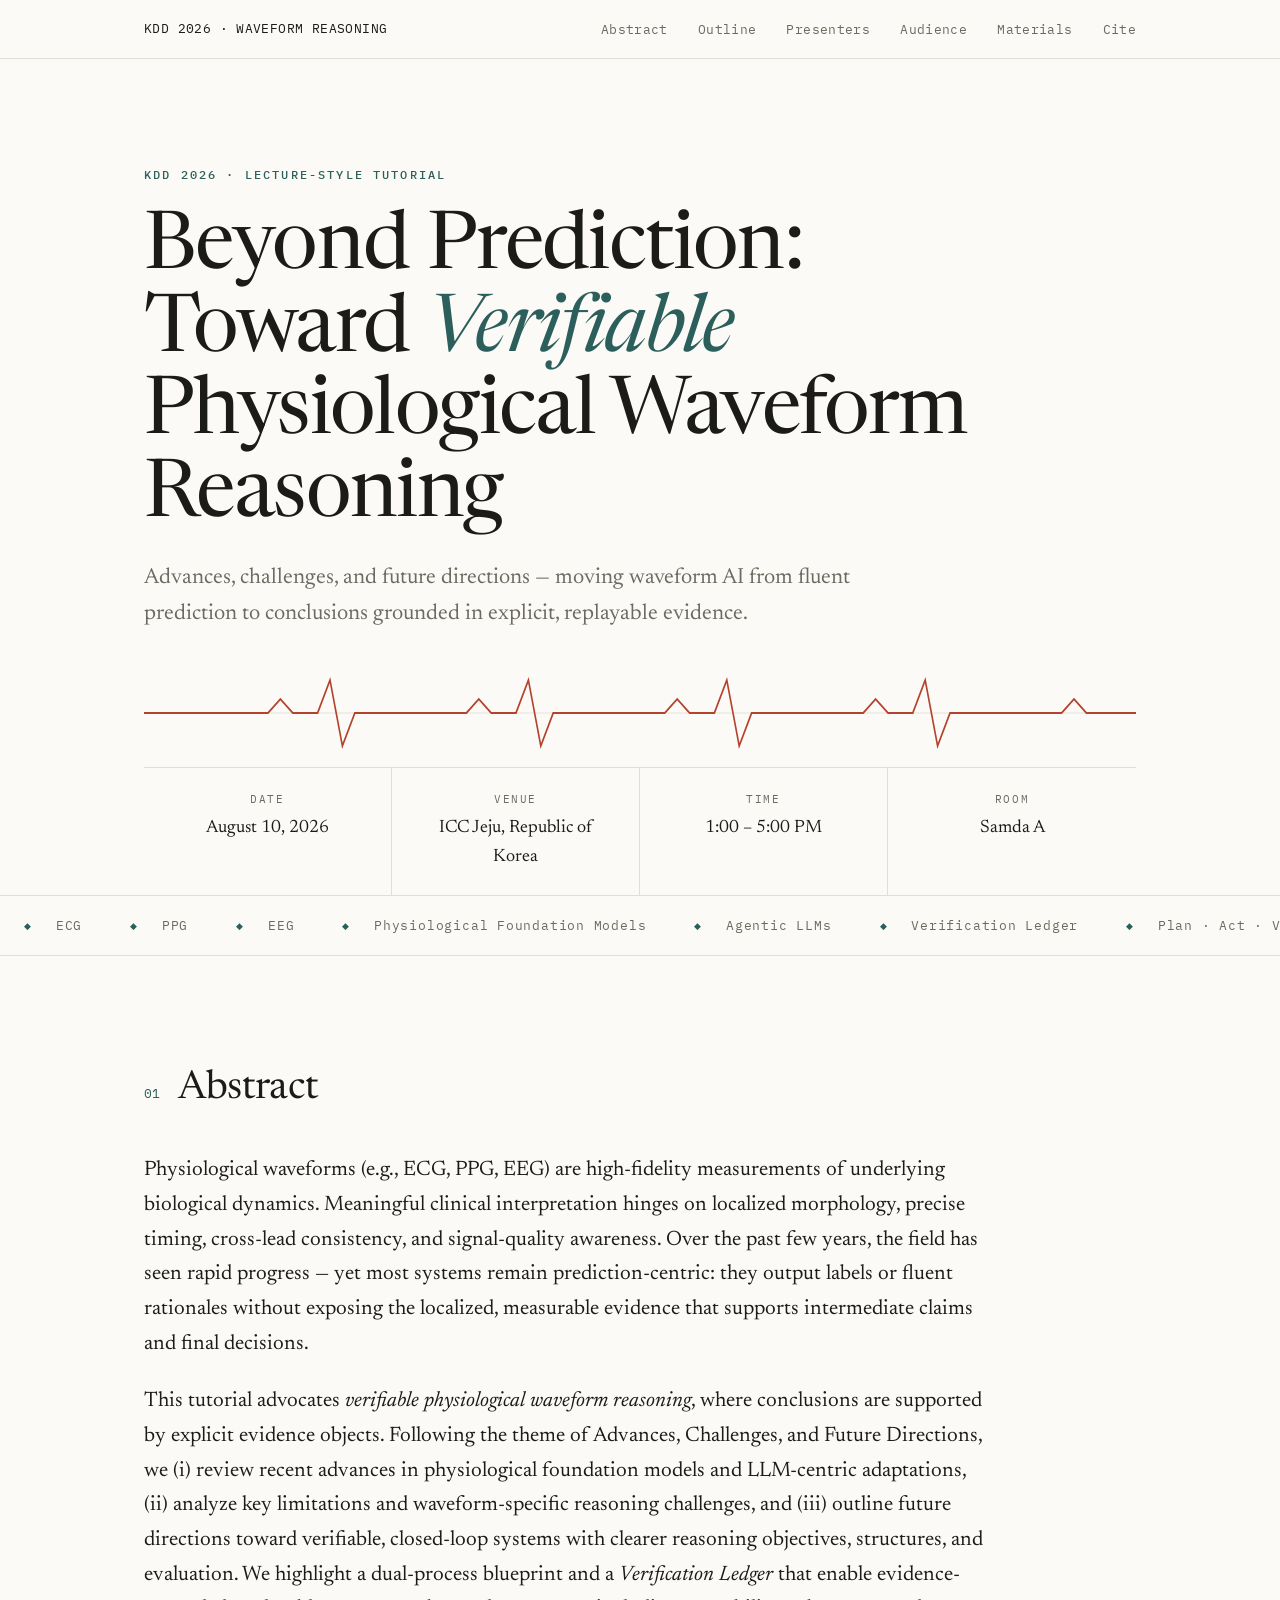
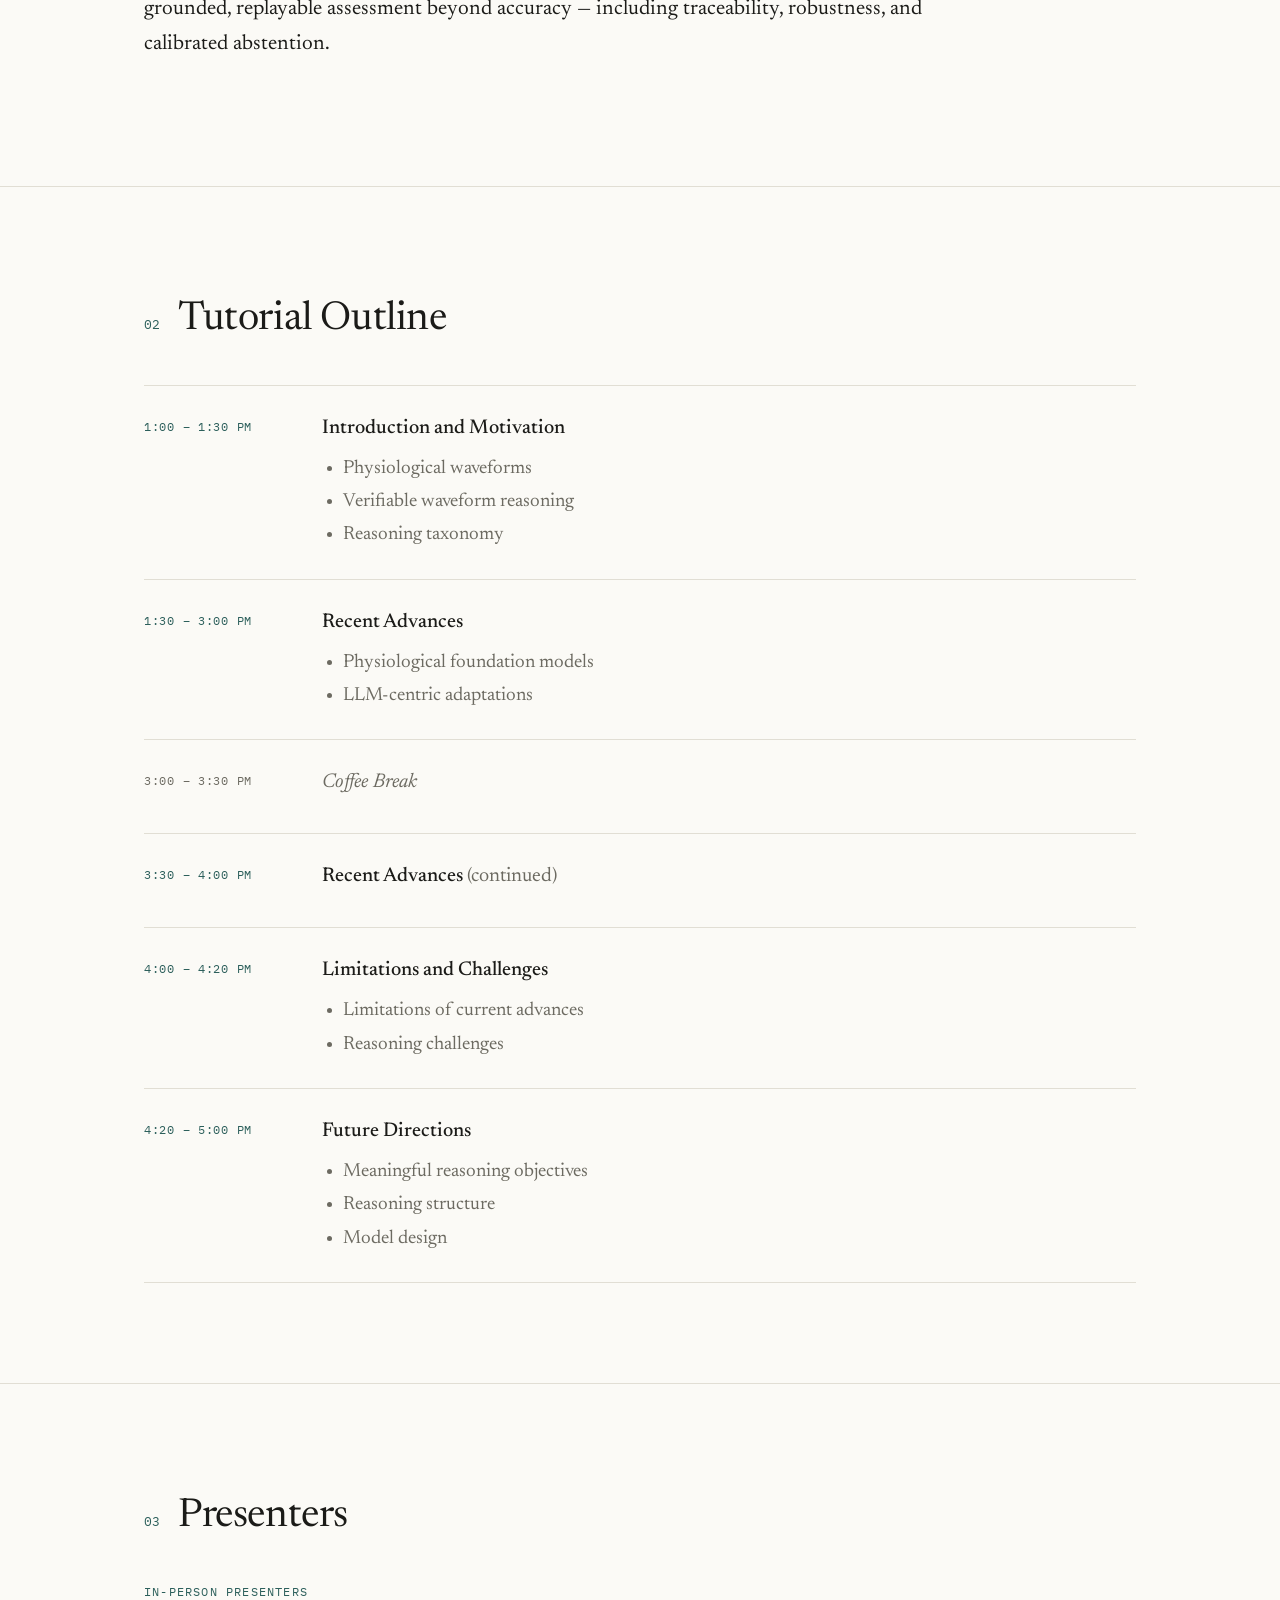
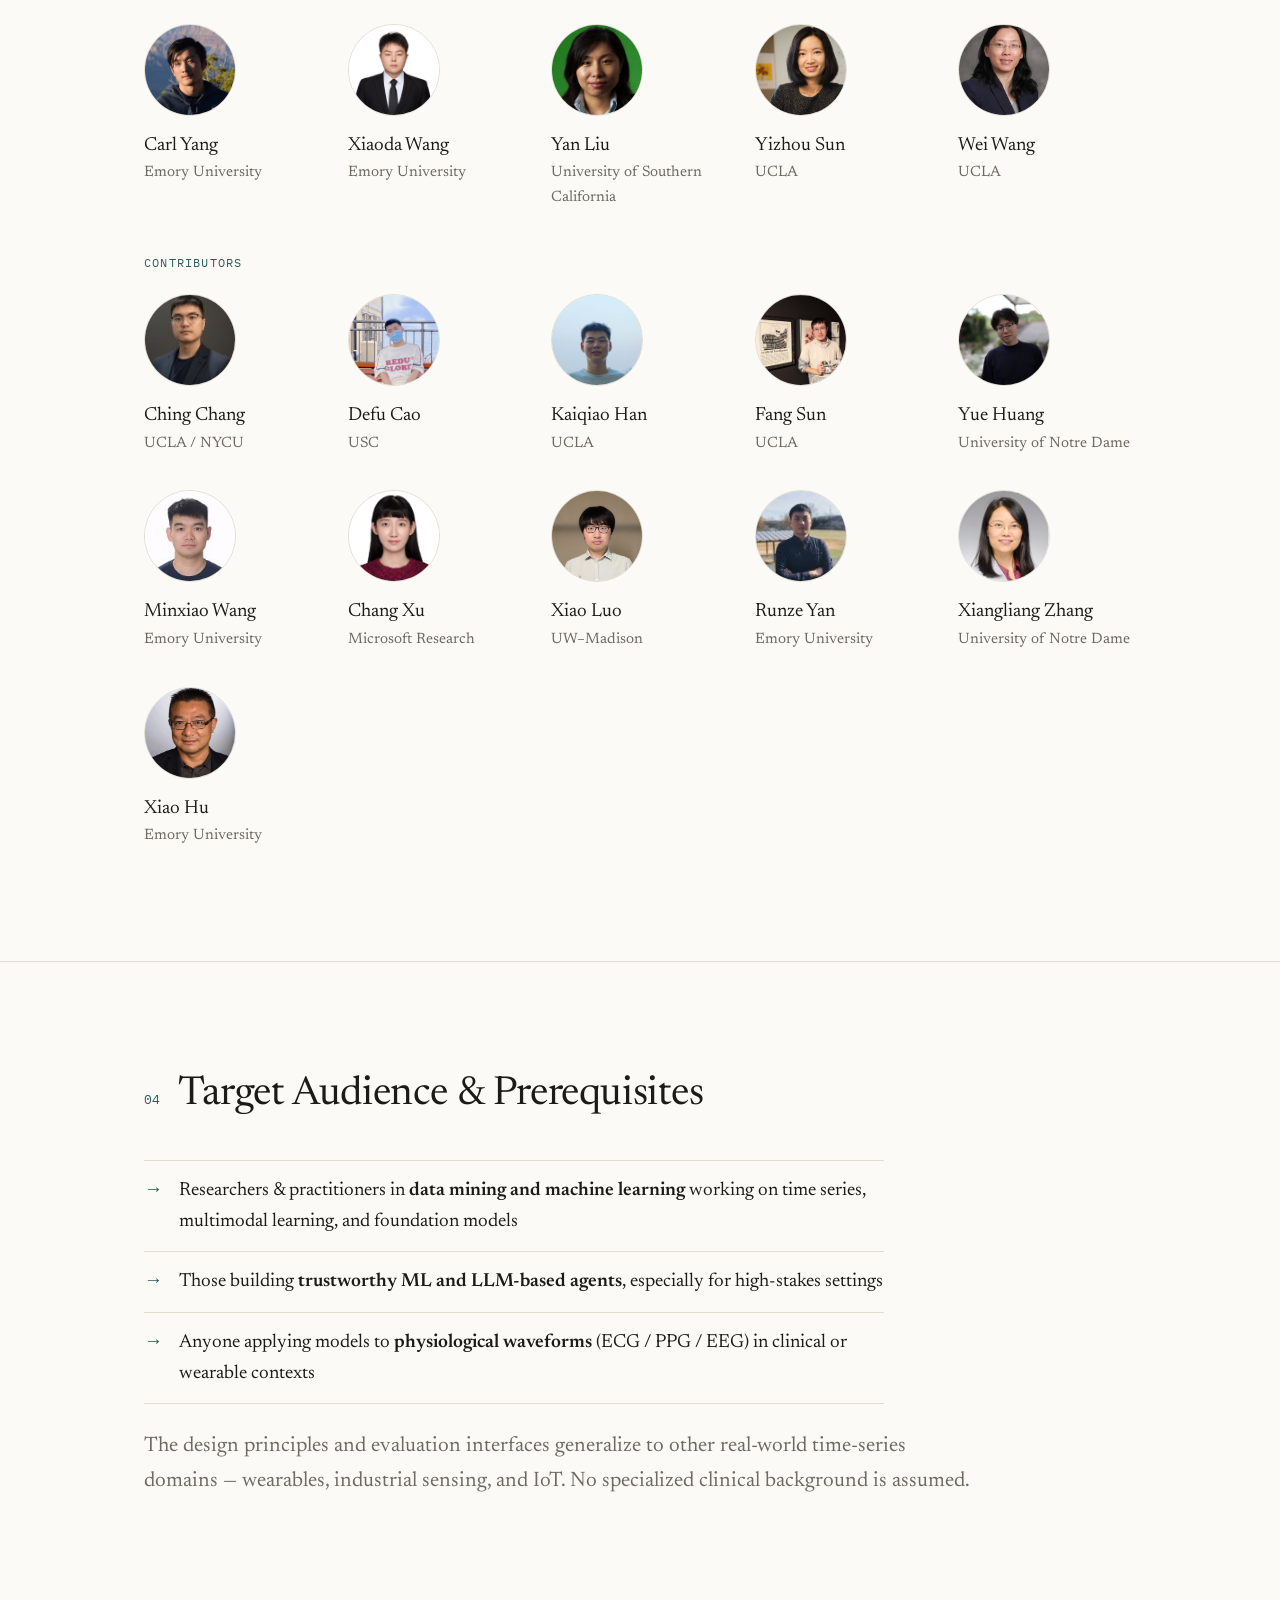
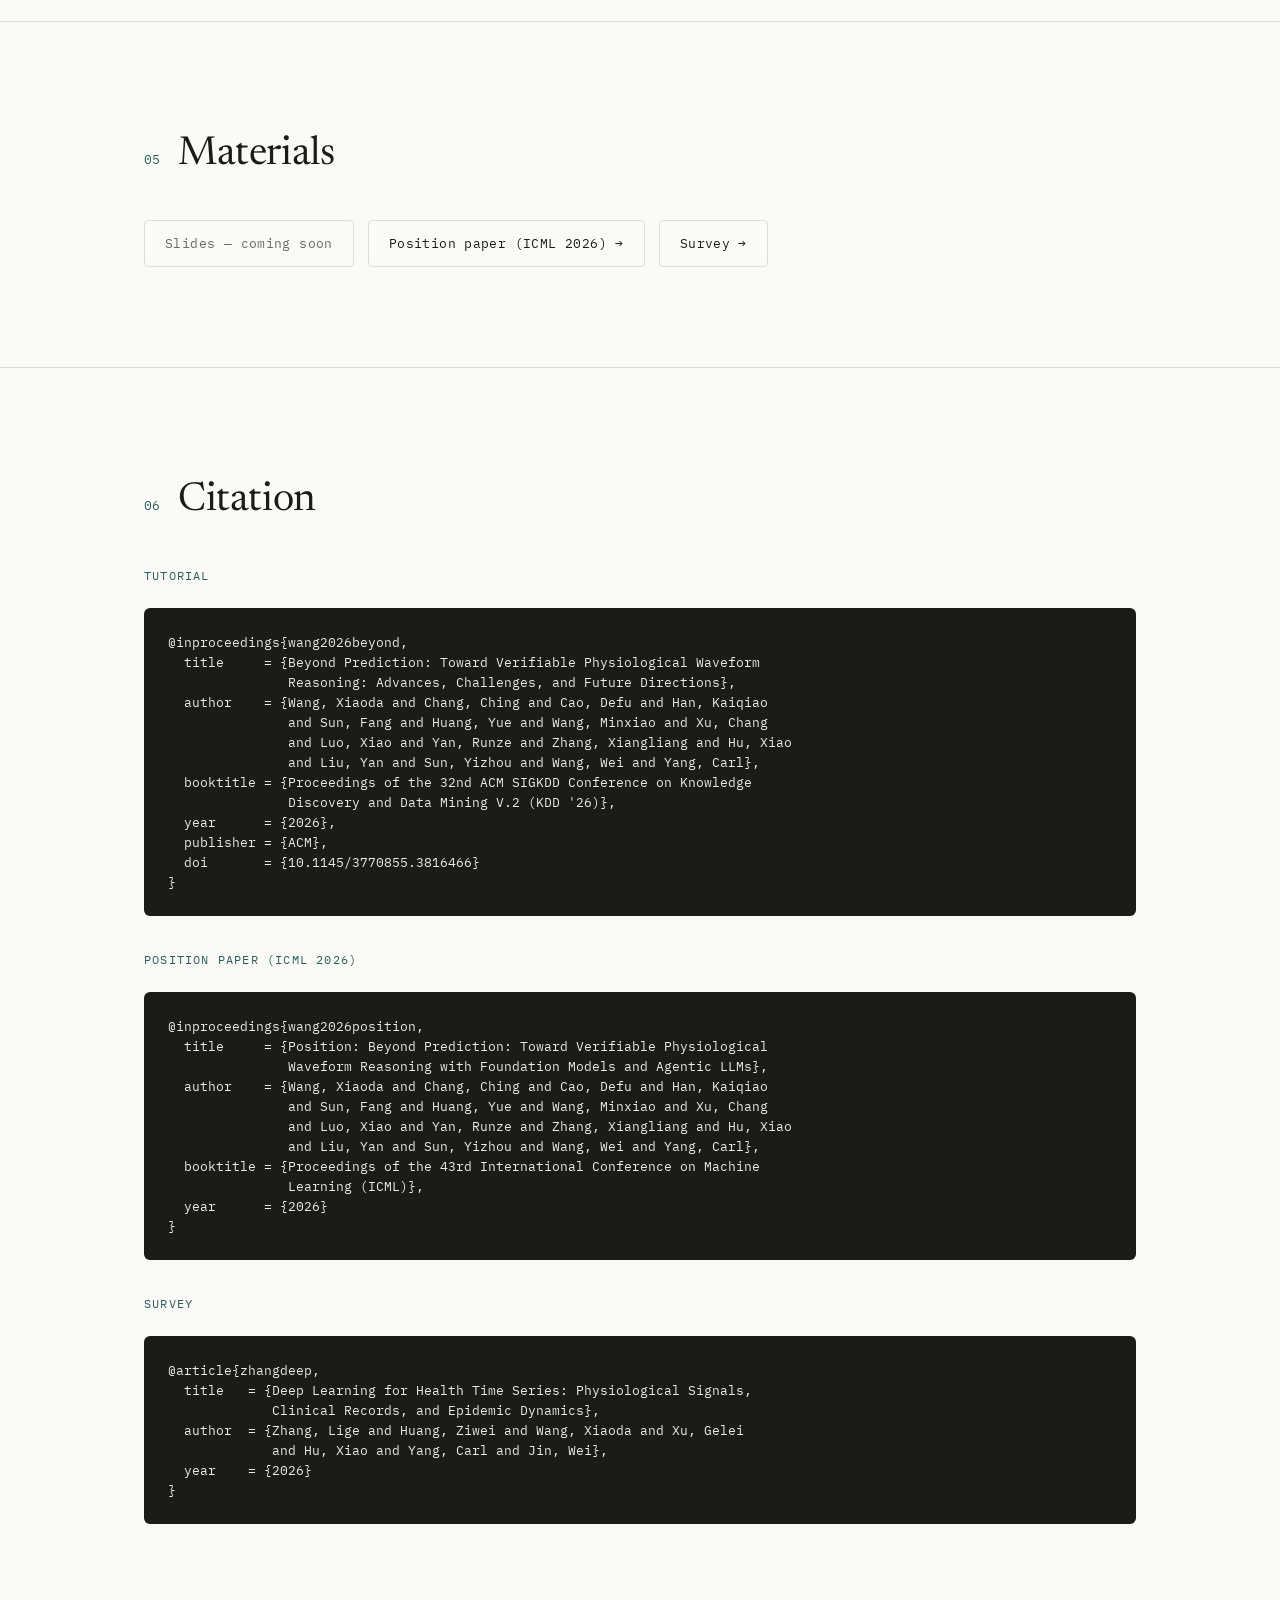
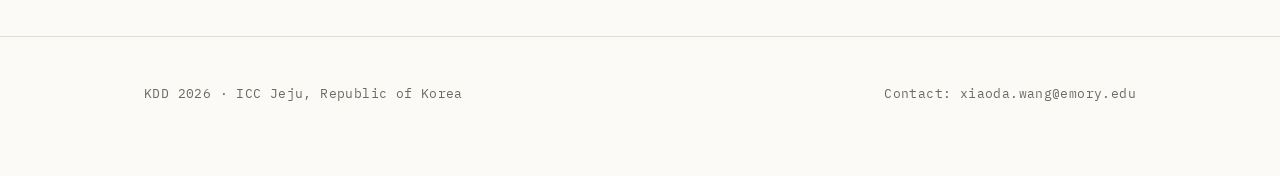
==== kdd2026_tutorial.html @ 8a0add81 "Add clock times to tutorial outline; split Recent Advances around coffee break Co-Authored-By: Claud" ====
<!DOCTYPE html>
<html lang="en">
<head>
<meta charset="UTF-8" />
<meta name="viewport" content="width=device-width, initial-scale=1.0" />
<title>Beyond Prediction — Verifiable Physiological Waveform Reasoning · KDD 2026 Tutorial</title>
<meta name="description" content="KDD 2026 lecture-style tutorial on verifiable physiological waveform reasoning with foundation models and agentic LLMs." />
<link rel="canonical" href="https://ignite-abd.github.io/kdd2026_tutorial.html" />

<!-- Open Graph / Twitter — link-share preview -->
<meta property="og:type" content="website" />
<meta property="og:title" content="Beyond Prediction: Toward Verifiable Physiological Waveform Reasoning — KDD 2026 Tutorial" />
<meta property="og:description" content="A KDD 2026 lecture-style tutorial: moving waveform AI (ECG/PPG/EEG) from fluent prediction to conclusions grounded in explicit, replayable evidence." />
<meta property="og:url" content="https://ignite-abd.github.io/kdd2026_tutorial.html" />
<meta name="twitter:card" content="summary" />
<meta name="twitter:title" content="Beyond Prediction: Verifiable Physiological Waveform Reasoning — KDD 2026 Tutorial" />
<meta name="twitter:description" content="Advances, challenges, and future directions toward verifiable, closed-loop waveform reasoning." />

<!-- Favicon: minimal ECG pulse (inline SVG, no external request) -->
<link rel="icon" href="data:image/svg+xml,%3Csvg xmlns='http://www.w3.org/2000/svg' viewBox='0 0 32 32'%3E%3Crect width='32' height='32' fill='%23FBFAF6'/%3E%3Cpath d='M2 16 H11 L13 16 L15 7 L18 25 L20 16 L23 16 L24 13 L25 16 H30' fill='none' stroke='%23B4432E' stroke-width='2' stroke-linejoin='round' stroke-linecap='round'/%3E%3C/svg%3E" />

<!-- =====================================================================
     KDD 2026 LECTURE-STYLE TUTORIAL — "Beyond Prediction"
     Single self-contained file. Presenter photos live in ./assets/img/
     (sourced from each presenter's homepage, ~400px, <40KB each).
     ===================================================================== -->

<link rel="preconnect" href="https://fonts.googleapis.com" />
<link rel="preconnect" href="https://fonts.gstatic.com" crossorigin />
<link href="https://fonts.googleapis.com/css2?family=Newsreader:ital,opsz,wght@0,6..72,300;0,6..72,400;0,6..72,500;0,6..72,600;1,6..72,400;1,6..72,500&family=IBM+Plex+Mono:wght@400;500&display=swap" rel="stylesheet" />

<style>
  :root{
    --paper:#FBFAF6; --paper-2:#F3F1EA; --ink:#1B1B18; --muted:#6C6A61;
    --hair:#E1DED4; --accent:#2C5F5B; --pulse:#B4432E;
    --serif:"Newsreader",Georgia,"Times New Roman",serif;
    --mono:"IBM Plex Mono",ui-monospace,Menlo,monospace;
    --maxw:1120px; --pad:clamp(20px,5vw,64px);
  }
  *{box-sizing:border-box;}
  html{scroll-behavior:smooth;}
  @media (prefers-reduced-motion:reduce){html{scroll-behavior:auto;}}
  body{margin:0;background:var(--paper);color:var(--ink);font-family:var(--serif);
    font-size:19px;line-height:1.65;-webkit-font-smoothing:antialiased;text-rendering:optimizeLegibility;}
  .wrap{max-width:var(--maxw);margin:0 auto;padding-inline:var(--pad);}
  a{color:var(--ink);text-decoration-color:var(--hair);text-underline-offset:3px;}
  a:hover{text-decoration-color:var(--accent);}
  a:focus-visible,button:focus-visible{outline:2px solid var(--accent);outline-offset:3px;}
  .eyebrow{font-family:var(--mono);font-size:12px;letter-spacing:.18em;text-transform:uppercase;color:var(--accent);font-weight:500;}

  /* nav */
  nav.topbar{position:sticky;top:0;z-index:50;background:color-mix(in srgb,var(--paper) 88%,transparent);backdrop-filter:blur(8px);border-bottom:1px solid var(--hair);}
  nav.topbar .wrap{display:flex;align-items:center;justify-content:space-between;height:58px;}
  nav.topbar .brand{font-family:var(--mono);font-size:13px;letter-spacing:.03em;}
  nav.topbar .links{display:flex;gap:clamp(14px,2.4vw,30px);}
  nav.topbar .links a{font-family:var(--mono);font-size:12.5px;color:var(--muted);letter-spacing:.03em;text-decoration:none;}
  nav.topbar .links a:hover{color:var(--ink);}
  @media (max-width:720px){nav.topbar .links{display:none;}}

  /* hero */
  header.hero{padding-top:clamp(52px,9vw,100px);}
  header.hero h1{font-weight:400;font-size:clamp(36px,6.6vw,80px);line-height:1.03;letter-spacing:-.02em;margin:18px 0 0;max-width:18ch;}
  header.hero h1 em{font-style:italic;color:var(--accent);}
  header.hero .sub{margin-top:22px;max-width:64ch;font-size:clamp(18px,2.2vw,22px);color:var(--muted);}
  .wave{margin:38px 0 6px;width:100%;height:84px;display:block;}
  .wave path{fill:none;stroke:var(--pulse);stroke-width:2;}
  .wave .trace{stroke-dasharray:2600;stroke-dashoffset:2600;animation:draw 3.6s ease-out forwards;}
  .wave .grid{stroke:var(--hair);stroke-width:1;}
  @keyframes draw{to{stroke-dashoffset:0;}}
  @media (prefers-reduced-motion:reduce){.wave .trace{animation:none;stroke-dashoffset:0;}}

  .meta{display:flex;flex-wrap:wrap;border-top:1px solid var(--hair);margin-top:12px;}
  .meta .cell{flex:1 1 150px;padding:22px 28px;text-align:center;border-right:1px solid var(--hair);}
  .meta .cell:last-child{border-right:none;}
  .meta .k{font-family:var(--mono);font-size:11px;letter-spacing:.14em;text-transform:uppercase;color:var(--muted);}
  .meta .v{margin-top:6px;font-size:18px;}
  @media (max-width:720px){.meta .cell{flex-basis:100%;border-right:none;border-bottom:1px solid var(--hair);}}

  .ticker{border-top:1px solid var(--hair);border-bottom:1px solid var(--hair);overflow:hidden;white-space:nowrap;padding:14px 0;}
  .ticker .run{display:inline-block;font-family:var(--mono);font-size:13px;letter-spacing:.06em;color:var(--muted);animation:slide 30s linear infinite;}
  .ticker .run span{padding:0 24px;}
  .ticker .run span::before{content:"\25C6";color:var(--accent);padding-right:24px;font-size:9px;vertical-align:middle;}
  @keyframes slide{from{transform:translateX(0);}to{transform:translateX(-50%);}}
  @media (prefers-reduced-motion:reduce){.ticker .run{animation:none;}}

  section{padding:clamp(56px,8vw,100px) 0;border-bottom:1px solid var(--hair);}
  .sec-head{display:flex;align-items:baseline;gap:18px;margin-bottom:32px;}
  .sec-head .num{font-family:var(--mono);font-size:13px;color:var(--accent);}
  .sec-head h2{font-weight:400;font-size:clamp(26px,4vw,40px);letter-spacing:-.01em;margin:0;}
  .lede{max-width:70ch;font-size:clamp(18px,2vw,21px);}
  .lede p{margin:0 0 1.1em;}

  /* outline */
  .outline{display:grid;}
  .part{display:grid;grid-template-columns:150px 1fr;gap:28px;padding:26px 0;border-top:1px solid var(--hair);}
  .part:last-child{border-bottom:1px solid var(--hair);}
  .part .lbl{font-family:var(--mono);font-size:12px;letter-spacing:.06em;color:var(--accent);padding-top:5px;}
  .part.brk .lbl{color:var(--muted);}
  .part h3{font-weight:500;font-size:20px;margin:0 0 8px;}
  .part ul{margin:0;padding-left:1.1em;color:var(--muted);}
  .part ul li{margin:2px 0;}
  .part.brk h3{color:var(--muted);font-weight:400;font-style:italic;}
  @media (max-width:720px){.part{grid-template-columns:1fr;gap:6px;}}

  /* people */
  .grp-label{font-family:var(--mono);font-size:12px;letter-spacing:.1em;text-transform:uppercase;color:var(--accent);margin:8px 0 22px;}
  .people{display:grid;grid-template-columns:repeat(auto-fill,minmax(170px,1fr));gap:34px 26px;margin-bottom:12px;}
  .person img{width:92px;height:92px;border-radius:50%;object-fit:cover;background:var(--paper-2);border:1px solid var(--hair);display:block;}
  .person .name{font-size:19px;margin-top:14px;}
  .person .name a{text-decoration:none;}
  .person .aff{color:var(--muted);font-size:15px;}
  .person .foc{font-size:14.5px;color:var(--muted);margin-top:6px;line-height:1.45;}
  .contrib{max-width:78ch;color:var(--muted);font-size:17px;line-height:1.9;margin-top:6px;}
  .contrib b{color:var(--ink);font-weight:500;}

  ul.aud{list-style:none;padding:0;margin:0;max-width:74ch;}
  ul.aud li{padding:14px 0;border-top:1px solid var(--hair);display:flex;gap:16px;}
  ul.aud li:last-child{border-bottom:1px solid var(--hair);}
  ul.aud li::before{content:"\2192";color:var(--accent);}
  ul.aud li b{font-weight:600;}

  .materials{display:flex;flex-wrap:wrap;gap:14px;}
  .materials a{font-family:var(--mono);font-size:13px;letter-spacing:.03em;border:1px solid var(--hair);padding:12px 20px;border-radius:4px;text-decoration:none;color:var(--ink);}
  .materials a:hover{border-color:var(--accent);color:var(--accent);}
  .materials a[aria-disabled="true"]{color:var(--muted);pointer-events:none;}

  pre.bib{background:var(--ink);color:#EDEBE3;font-family:var(--mono);font-size:12.5px;line-height:1.6;padding:24px;border-radius:6px;overflow-x:auto;}

  footer{padding:46px 0 72px;color:var(--muted);}
  footer .wrap{display:flex;justify-content:space-between;flex-wrap:wrap;gap:12px;font-family:var(--mono);font-size:13px;letter-spacing:.03em;}

  .reveal{opacity:0;transform:translateY(14px);transition:opacity .7s ease,transform .7s ease;}
  .reveal.in{opacity:1;transform:none;}
  @media (prefers-reduced-motion:reduce){.reveal{opacity:1;transform:none;transition:none;}}
</style>
</head>
<body>

<nav class="topbar">
  <div class="wrap">
    <span class="brand">KDD 2026 · WAVEFORM REASONING</span>
    <div class="links">
      <a href="#abstract">Abstract</a>
      <a href="#outline">Outline</a>
      <a href="#presenters">Presenters</a>
      <a href="#audience">Audience</a>
      <a href="#materials">Materials</a>
      <a href="#cite">Cite</a>
    </div>
  </div>
</nav>

<header class="hero">
  <div class="wrap">
    <span class="eyebrow">KDD 2026 · Lecture-Style Tutorial</span>
    <h1>Beyond Prediction: Toward <em>Verifiable</em> Physiological Waveform Reasoning</h1>
    <p class="sub">Advances, challenges, and future directions — moving waveform AI from fluent prediction to conclusions grounded in explicit, replayable evidence.</p>
    <svg class="wave" viewBox="0 0 1200 84" preserveAspectRatio="none" aria-hidden="true">
      <line class="grid" x1="0" y1="42" x2="1200" y2="42" />
      <path class="trace" d="M0,42 L120,42 L150,42 L165,28 L180,42 L210,42 L225,9 L240,75 L255,42 L360,42 L390,42 L405,28 L420,42 L450,42 L465,9 L480,75 L495,42 L600,42 L630,42 L645,28 L660,42 L690,42 L705,9 L720,75 L735,42 L840,42 L870,42 L885,28 L900,42 L930,42 L945,9 L960,75 L975,42 L1080,42 L1110,42 L1125,28 L1140,42 L1200,42" />
    </svg>
  </div>
  <div class="wrap">
    <div class="meta">
      <div class="cell"><div class="k">Date</div><div class="v">August 10, 2026</div></div>
      <div class="cell"><div class="k">Venue</div><div class="v">ICC Jeju, Republic of Korea</div></div>
      <div class="cell"><div class="k">Time</div><div class="v">1:00 – 5:00 PM</div></div>
      <div class="cell"><div class="k">Room</div><div class="v">Samda A</div></div>
    </div>
  </div>
  <div class="ticker" aria-hidden="true">
    <div class="run">
      <span>ECG</span><span>PPG</span><span>EEG</span><span>Physiological Foundation Models</span><span>Agentic LLMs</span><span>Verification Ledger</span><span>Plan · Act · Verify</span>
      <span>ECG</span><span>PPG</span><span>EEG</span><span>Physiological Foundation Models</span><span>Agentic LLMs</span><span>Verification Ledger</span><span>Plan · Act · Verify</span>
    </div>
  </div>
</header>

<section id="abstract">
  <div class="wrap">
    <div class="sec-head"><span class="num">01</span><h2>Abstract</h2></div>
    <div class="lede reveal">
      <p>Physiological waveforms (e.g., ECG, PPG, EEG) are high-fidelity measurements of underlying biological dynamics. Meaningful clinical interpretation hinges on localized morphology, precise timing, cross-lead consistency, and signal-quality awareness. Over the past few years, the field has seen rapid progress — yet most systems remain prediction-centric: they output labels or fluent rationales without exposing the localized, measurable evidence that supports intermediate claims and final decisions.</p>
      <p>This tutorial advocates <em>verifiable physiological waveform reasoning</em>, where conclusions are supported by explicit evidence objects. Following the theme of Advances, Challenges, and Future Directions, we (i) review recent advances in physiological foundation models and LLM-centric adaptations, (ii) analyze key limitations and waveform-specific reasoning challenges, and (iii) outline future directions toward verifiable, closed-loop systems with clearer reasoning objectives, structures, and evaluation. We highlight a dual-process blueprint and a <em>Verification Ledger</em> that enable evidence-grounded, replayable assessment beyond accuracy — including traceability, robustness, and calibrated abstention.</p>
    </div>
  </div>
</section>

<section id="outline">
  <div class="wrap">
    <div class="sec-head"><span class="num">02</span><h2>Tutorial Outline</h2></div>
    <div class="outline reveal">
      <div class="part">
        <div class="lbl">1:00 – 1:30 PM</div>
        <div><h3>Introduction and Motivation</h3>
          <ul><li>Physiological waveforms</li><li>Verifiable waveform reasoning</li><li>Reasoning taxonomy</li></ul></div>
      </div>
      <div class="part">
        <div class="lbl">1:30 – 3:00 PM</div>
        <div><h3>Recent Advances</h3>
          <ul><li>Physiological foundation models</li><li>LLM-centric adaptations</li></ul></div>
      </div>
      <div class="part brk">
        <div class="lbl">3:00 – 3:30 PM</div>
        <div><h3>Coffee Break</h3></div>
      </div>
      <div class="part">
        <div class="lbl">3:30 – 4:00 PM</div>
        <div><h3>Recent Advances <span style="color:var(--muted);font-weight:400;">(continued)</span></h3></div>
      </div>
      <div class="part">
        <div class="lbl">4:00 – 4:20 PM</div>
        <div><h3>Limitations and Challenges</h3>
          <ul><li>Limitations of current advances</li><li>Reasoning challenges</li></ul></div>
      </div>
      <div class="part">
        <div class="lbl">4:20 – 5:00 PM</div>
        <div><h3>Future Directions</h3>
          <ul><li>Meaningful reasoning objectives</li><li>Reasoning structure</li><li>Model design</li></ul></div>
      </div>
    </div>
  </div>
</section>

<section id="presenters">
  <div class="wrap">
    <div class="sec-head"><span class="num">03</span><h2>Presenters</h2></div>

    <div class="grp-label">In-person presenters</div>
    <div class="people reveal">
      <div class="person">
        <img src="assets/img/carlyang.jpg" alt="Carl Yang" loading="lazy" width="92" height="92" decoding="async" onerror="this.style.opacity=.4" />
        <div class="name"><a href="https://www.cs.emory.edu/~jyang71/">Carl Yang</a></div>
        <div class="aff">Emory University</div>
      </div>
      <div class="person">
        <img src="assets/img/xiaodawang.jpg" alt="Xiaoda Wang" loading="lazy" width="92" height="92" decoding="async" onerror="this.style.opacity=.4" />
        <div class="name"><a href="https://ignite-abd.github.io/">Xiaoda Wang</a></div>
        <div class="aff">Emory University</div>
      </div>
      <div class="person">
        <img src="assets/img/yanliu.jpg" alt="Yan Liu" loading="lazy" width="92" height="92" decoding="async" onerror="this.style.opacity=.4" />
        <div class="name"><a href="https://sites.google.com/view/yanliu-ai/home">Yan Liu</a></div>
        <div class="aff">University of Southern California</div>
      </div>
      <div class="person">
        <img src="assets/img/yizhousun.jpg" alt="Yizhou Sun" loading="lazy" width="92" height="92" decoding="async" onerror="this.style.opacity=.4" />
        <div class="name"><a href="https://www.cs.ucla.edu/~yzsun/">Yizhou Sun</a></div>
        <div class="aff">UCLA</div>
      </div>
      <div class="person">
        <img src="assets/img/weiwang.jpg" alt="Wei Wang" loading="lazy" width="92" height="92" decoding="async" onerror="this.style.opacity=.4" />
        <div class="name"><a href="https://web.cs.ucla.edu/~weiwang/">Wei Wang</a></div>
        <div class="aff">UCLA</div>
      </div>
    </div>

    <div class="grp-label" style="margin-top:42px;">Contributors</div>
    <div class="people reveal">
      <div class="person">
        <img src="assets/img/chingchang.jpg" alt="Ching Chang" loading="lazy" width="92" height="92" decoding="async" onerror="this.style.opacity=.4" />
        <div class="name"><a href="https://blacksnail789521.github.io/">Ching Chang</a></div>
        <div class="aff">UCLA / NYCU</div>
      </div>
      <div class="person">
        <img src="assets/img/defucao.jpg" alt="Defu Cao" loading="lazy" width="92" height="92" decoding="async" onerror="this.style.opacity=.4" />
        <div class="name"><a href="https://idevede.github.io/">Defu Cao</a></div>
        <div class="aff">USC</div>
      </div>
      <div class="person">
        <img src="assets/img/kaiqiaohan.jpg" alt="Kaiqiao Han" loading="lazy" width="92" height="92" decoding="async" onerror="this.style.opacity=.4" />
        <div class="name"><a href="https://kaiqiaohan-ai.github.io/">Kaiqiao Han</a></div>
        <div class="aff">UCLA</div>
      </div>
      <div class="person">
        <img src="assets/img/fangsun.jpg" alt="Fang Sun" loading="lazy" width="92" height="92" decoding="async" onerror="this.style.opacity=.4" />
        <div class="name"><a href="https://web.cs.ucla.edu/~fts/">Fang Sun</a></div>
        <div class="aff">UCLA</div>
      </div>
      <div class="person">
        <img src="assets/img/yuehuang.jpg" alt="Yue Huang" loading="lazy" width="92" height="92" decoding="async" onerror="this.style.opacity=.4" />
        <div class="name"><a href="https://howiehwong.github.io/">Yue Huang</a></div>
        <div class="aff">University of Notre Dame</div>
      </div>
      <div class="person">
        <img src="assets/img/minxiaowang.jpg" alt="Minxiao Wang" loading="lazy" width="92" height="92" decoding="async" onerror="this.style.opacity=.4" />
        <div class="name"><a href="https://scholar.google.com/citations?user=gwcE7voAAAAJ">Minxiao Wang</a></div>
        <div class="aff">Emory University</div>
      </div>
      <div class="person">
        <img src="assets/img/chang.jpg" alt="Chang Xu" loading="lazy" width="92" height="92" decoding="async" onerror="this.style.opacity=.4" />
        <div class="name"><a href="https://chang-xu.github.io/">Chang Xu</a></div>
        <div class="aff">Microsoft Research</div>
      </div>
      <div class="person">
        <img src="assets/img/xiaoluo.jpg" alt="Xiao Luo" loading="lazy" width="92" height="92" decoding="async" onerror="this.style.opacity=.4" />
        <div class="name"><a href="https://luoxiao12.github.io/">Xiao Luo</a></div>
        <div class="aff">UW–Madison</div>
      </div>
      <div class="person">
        <img src="assets/img/runzeyan.jpg" alt="Runze Yan" loading="lazy" width="92" height="92" decoding="async" onerror="this.style.opacity=.4" />
        <div class="name"><a href="https://scholar.google.com/citations?user=GnubTzsAAAAJ">Runze Yan</a></div>
        <div class="aff">Emory University</div>
      </div>
      <div class="person">
        <img src="assets/img/xiangliangzhang.jpg" alt="Xiangliang Zhang" loading="lazy" width="92" height="92" decoding="async" onerror="this.style.opacity=.4" />
        <div class="name"><a href="https://sites.nd.edu/xiangliang-zhang/">Xiangliang Zhang</a></div>
        <div class="aff">University of Notre Dame</div>
      </div>
      <div class="person">
        <img src="assets/img/xiaohu.jpg" alt="Xiao Hu" loading="lazy" width="92" height="92" decoding="async" onerror="this.style.opacity=.4" />
        <div class="name"><a href="https://www.nursing.emory.edu/faculty-staff/xiao-hu">Xiao Hu</a></div>
        <div class="aff">Emory University</div>
      </div>
    </div>
  </div>
</section>

<section id="audience">
  <div class="wrap">
    <div class="sec-head"><span class="num">04</span><h2>Target Audience &amp; Prerequisites</h2></div>
    <ul class="aud reveal">
      <li><span>Researchers &amp; practitioners in <b>data mining and machine learning</b> working on time series, multimodal learning, and foundation models</span></li>
      <li><span>Those building <b>trustworthy ML and LLM-based agents</b>, especially for high-stakes settings</span></li>
      <li><span>Anyone applying models to <b>physiological waveforms</b> (ECG / PPG / EEG) in clinical or wearable contexts</span></li>
    </ul>
    <p class="lede reveal" style="margin-top:26px;color:var(--muted)">The design principles and evaluation interfaces generalize to other real-world time-series domains — wearables, industrial sensing, and IoT. No specialized clinical background is assumed.</p>
  </div>
</section>

<section id="materials">
  <div class="wrap">
    <div class="sec-head"><span class="num">05</span><h2>Materials</h2></div>
    <div class="materials reveal">
      <a href="#" aria-disabled="true">Slides — coming soon</a>
      <a href="/projects/Position_Reasoning.pdf">Position paper (ICML 2026) →</a>
      <a href="https://www.cs.emory.edu/~wjin30/files/ts4health.pdf">Survey →</a>
    </div>
  </div>
</section>

<section id="cite">
  <div class="wrap">
    <div class="sec-head"><span class="num">06</span><h2>Citation</h2></div>
    <div class="grp-label reveal">Tutorial</div>
    <pre class="bib reveal">@inproceedings{wang2026beyond,
  title     = {Beyond Prediction: Toward Verifiable Physiological Waveform
               Reasoning: Advances, Challenges, and Future Directions},
  author    = {Wang, Xiaoda and Chang, Ching and Cao, Defu and Han, Kaiqiao
               and Sun, Fang and Huang, Yue and Wang, Minxiao and Xu, Chang
               and Luo, Xiao and Yan, Runze and Zhang, Xiangliang and Hu, Xiao
               and Liu, Yan and Sun, Yizhou and Wang, Wei and Yang, Carl},
  booktitle = {Proceedings of the 32nd ACM SIGKDD Conference on Knowledge
               Discovery and Data Mining V.2 (KDD '26)},
  year      = {2026},
  publisher = {ACM},
  doi       = {10.1145/3770855.3816466}
}</pre>
    <div class="grp-label reveal" style="margin-top:34px;">Position paper (ICML 2026)</div>
    <pre class="bib reveal">@inproceedings{wang2026position,
  title     = {Position: Beyond Prediction: Toward Verifiable Physiological
               Waveform Reasoning with Foundation Models and Agentic LLMs},
  author    = {Wang, Xiaoda and Chang, Ching and Cao, Defu and Han, Kaiqiao
               and Sun, Fang and Huang, Yue and Wang, Minxiao and Xu, Chang
               and Luo, Xiao and Yan, Runze and Zhang, Xiangliang and Hu, Xiao
               and Liu, Yan and Sun, Yizhou and Wang, Wei and Yang, Carl},
  booktitle = {Proceedings of the 43rd International Conference on Machine
               Learning (ICML)},
  year      = {2026}
}</pre>
    <div class="grp-label reveal" style="margin-top:34px;">Survey</div>
    <pre class="bib reveal">@article{zhangdeep,
  title   = {Deep Learning for Health Time Series: Physiological Signals,
             Clinical Records, and Epidemic Dynamics},
  author  = {Zhang, Lige and Huang, Ziwei and Wang, Xiaoda and Xu, Gelei
             and Hu, Xiao and Yang, Carl and Jin, Wei},
  year    = {2026}
}</pre>
  </div>
</section>

<footer>
  <div class="wrap">
    <span>KDD 2026 · ICC Jeju, Republic of Korea</span>
    <span>Contact: xiaoda.wang@emory.edu</span>
  </div>
</footer>

<script>
  const io=new IntersectionObserver(es=>{es.forEach(e=>{if(e.isIntersecting){e.target.classList.add('in');io.unobserve(e.target);}});},{threshold:.12});
  document.querySelectorAll('.reveal').forEach(el=>io.observe(el));
</script>
</body>
</html>
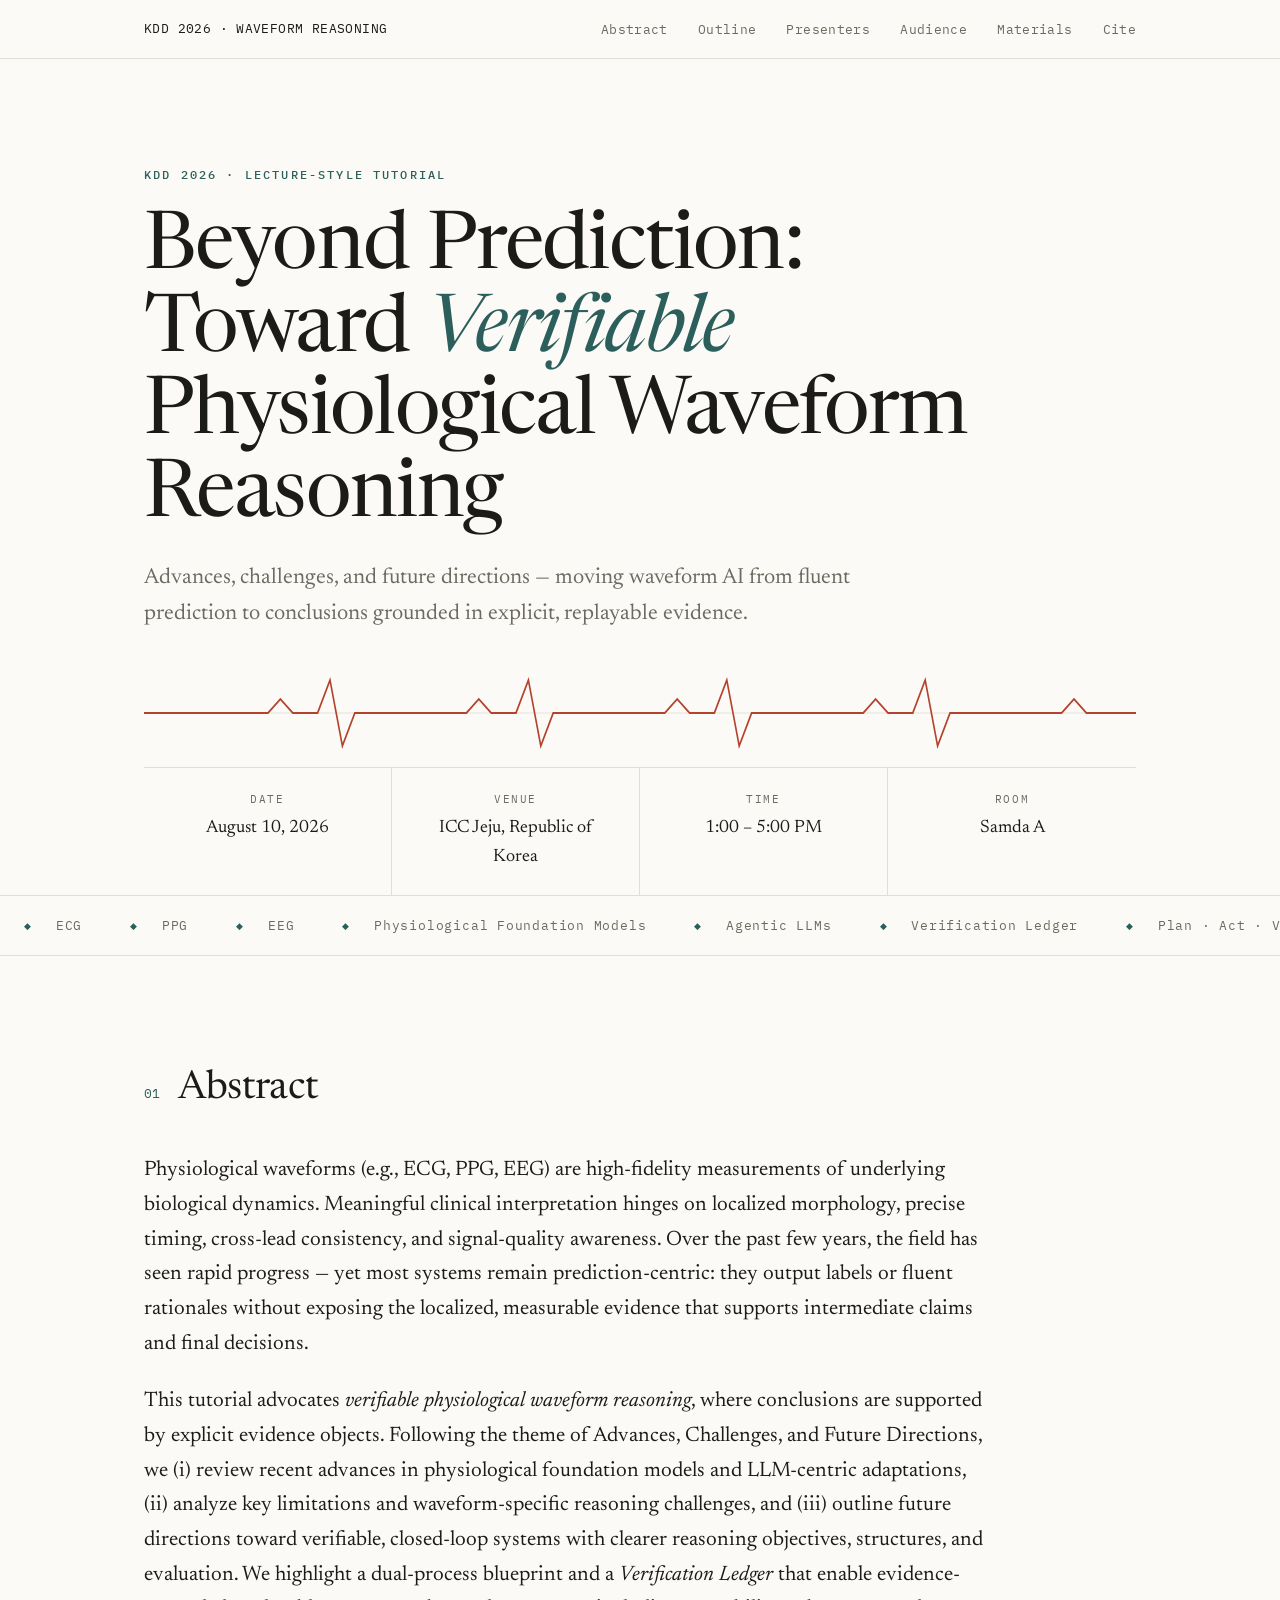
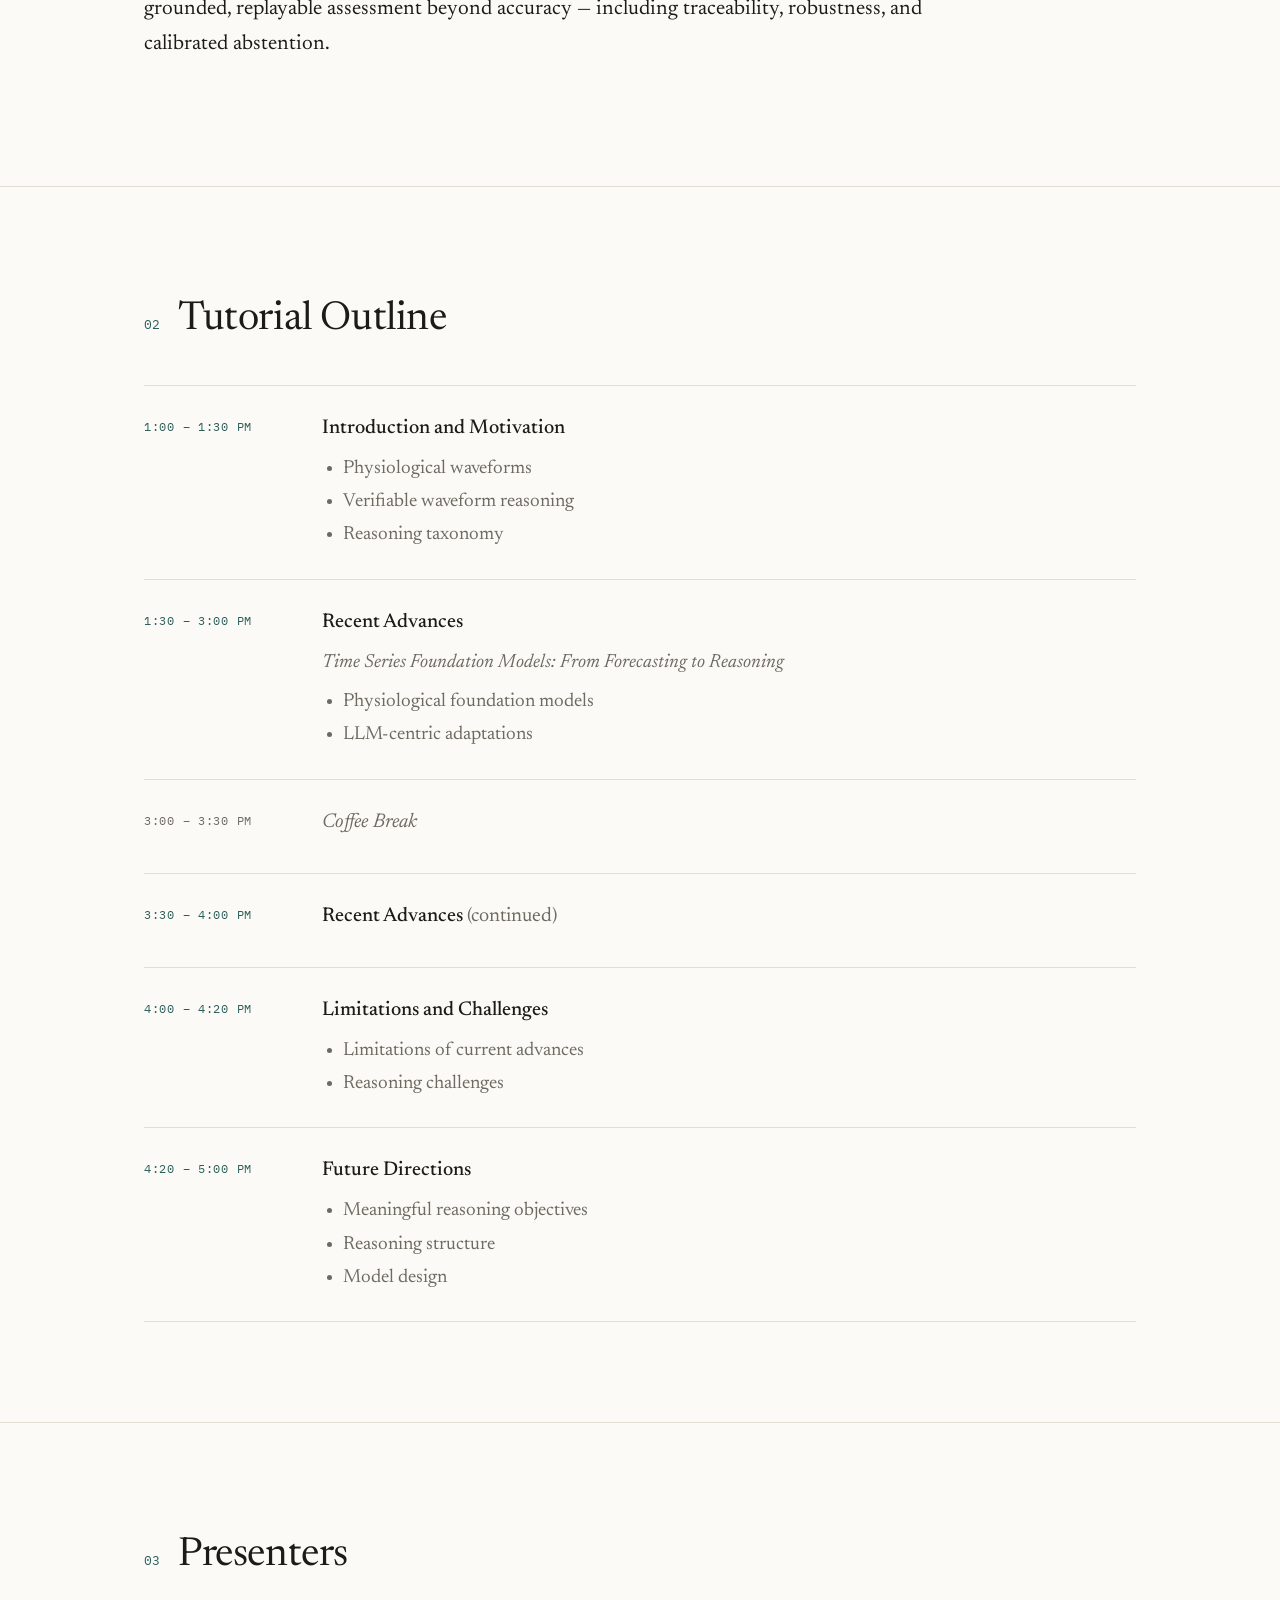
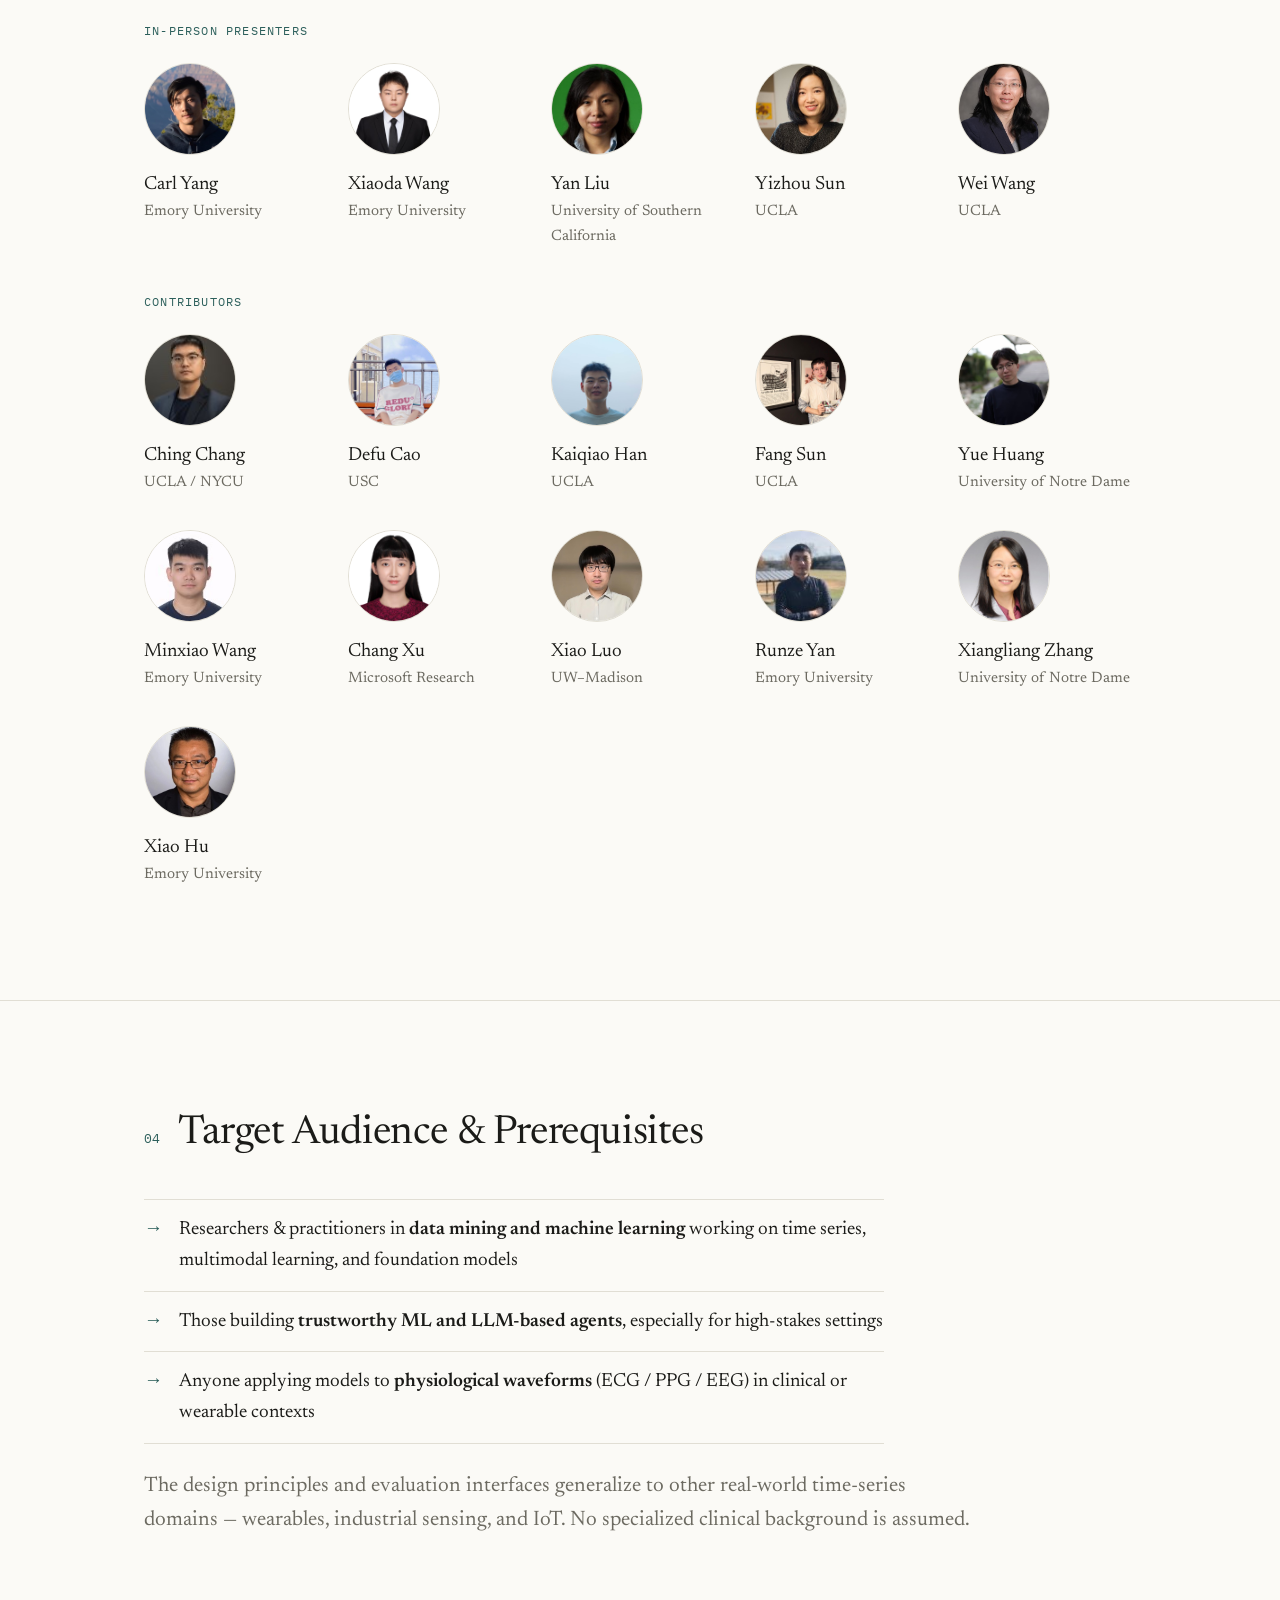
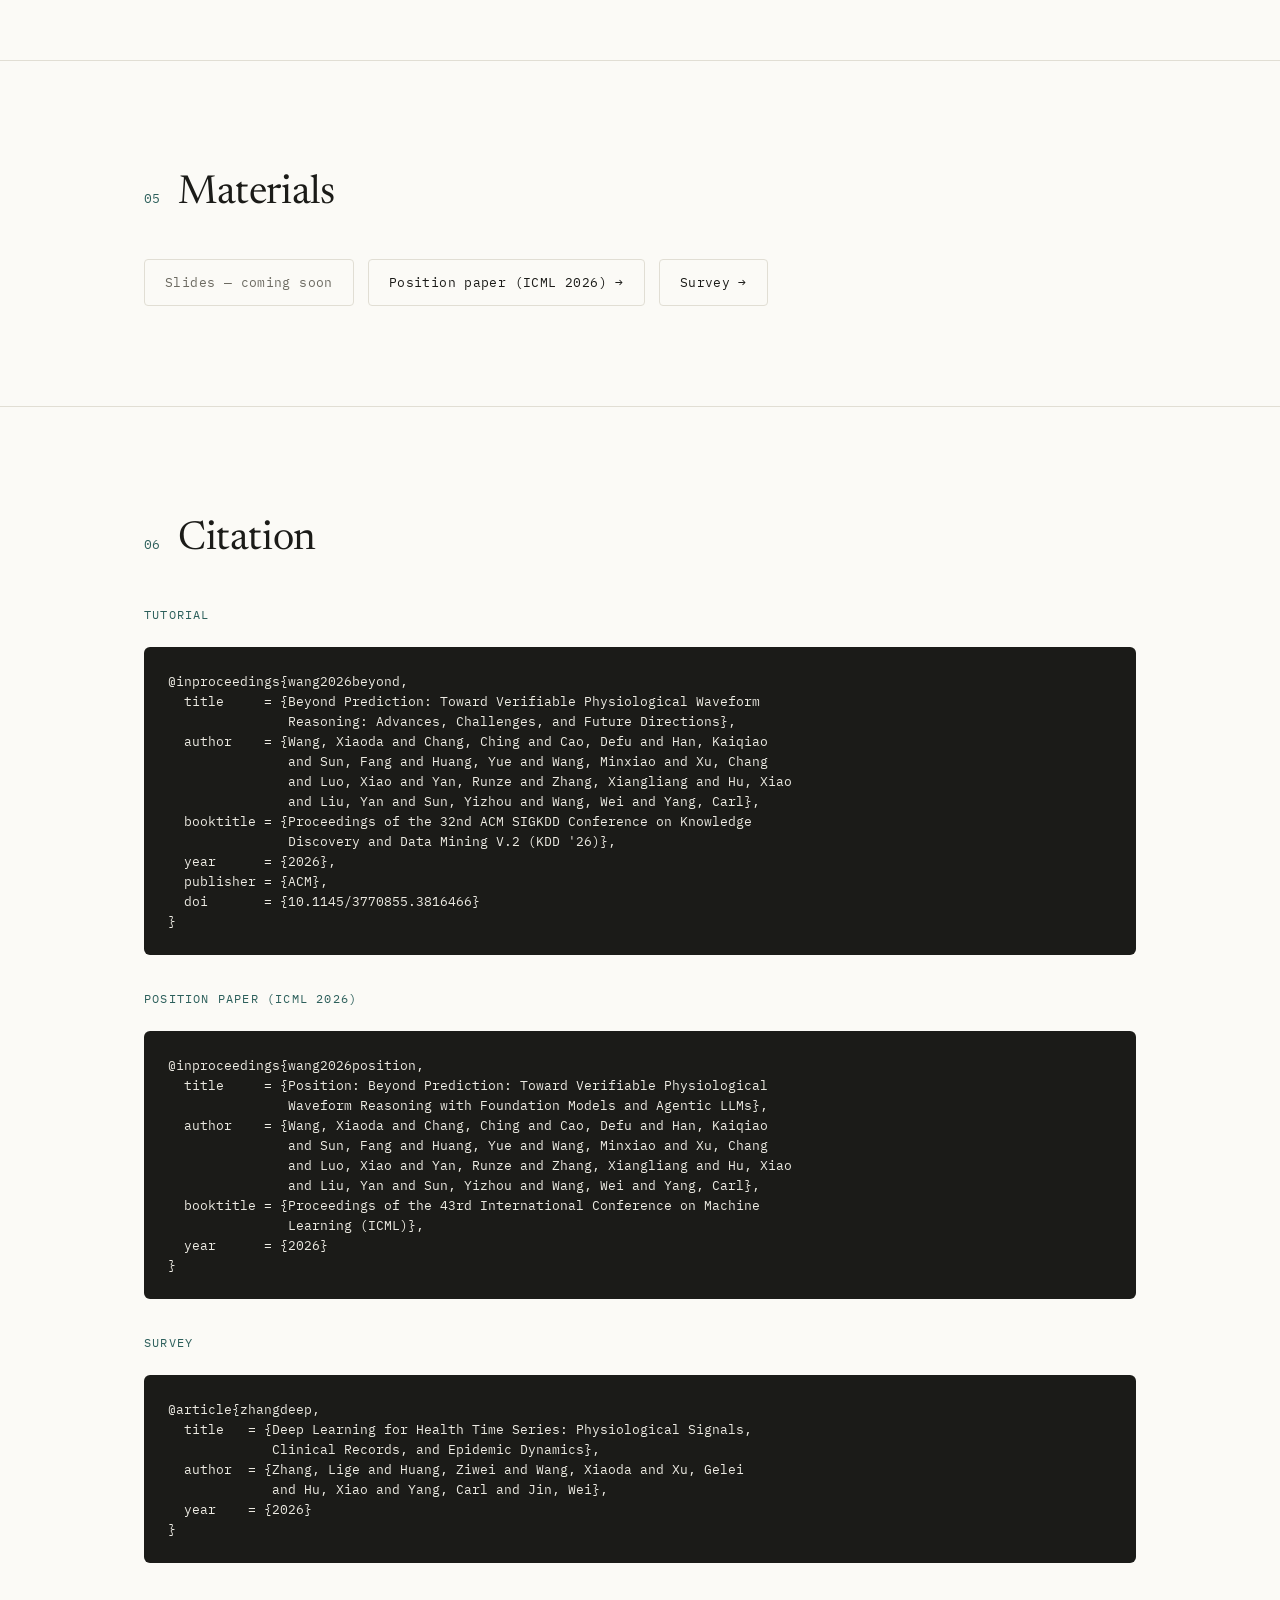
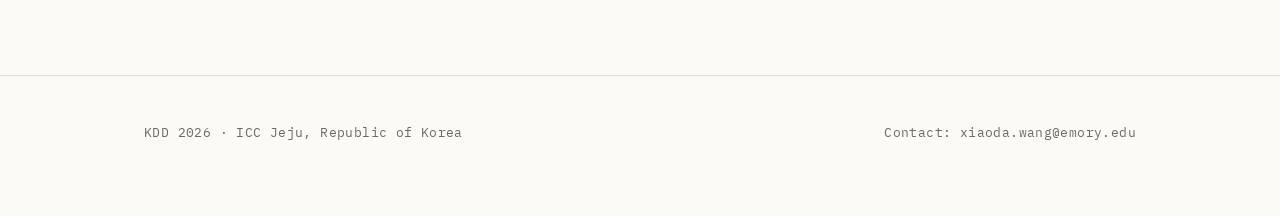
==== commit 4e0d686d: "Add subtitle to Recent Advances section Co-Authored-By: Claude Opus 4.8 <noreply@anthropic.com>" ====
--- a/kdd2026_tutorial.html
+++ b/kdd2026_tutorial.html
@@ -198,6 +198,7 @@
       <div class="part">
         <div class="lbl">1:30 – 3:00 PM</div>
         <div><h3>Recent Advances</h3>
+          <div style="color:var(--muted);font-style:italic;margin:2px 0 8px;">Time Series Foundation Models: From Forecasting to Reasoning</div>
           <ul><li>Physiological foundation models</li><li>LLM-centric adaptations</li></ul></div>
       </div>
       <div class="part brk">
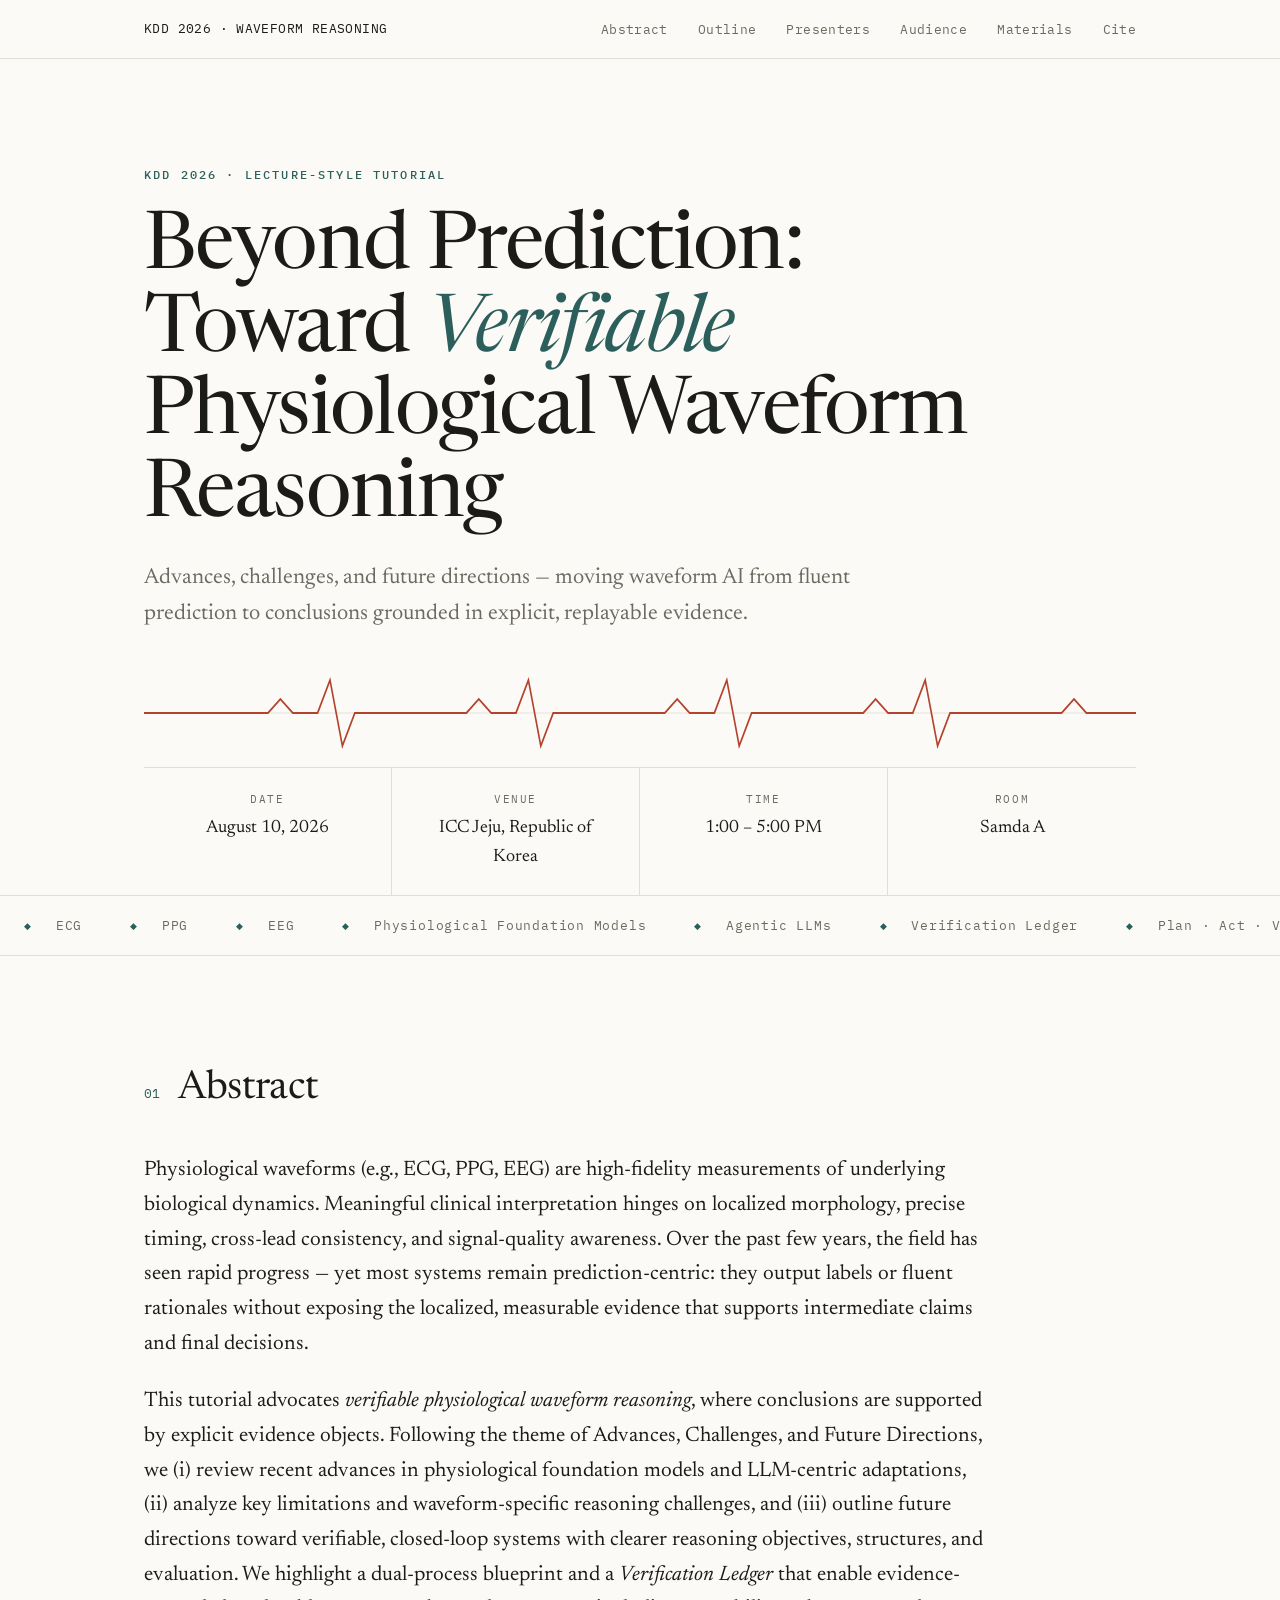
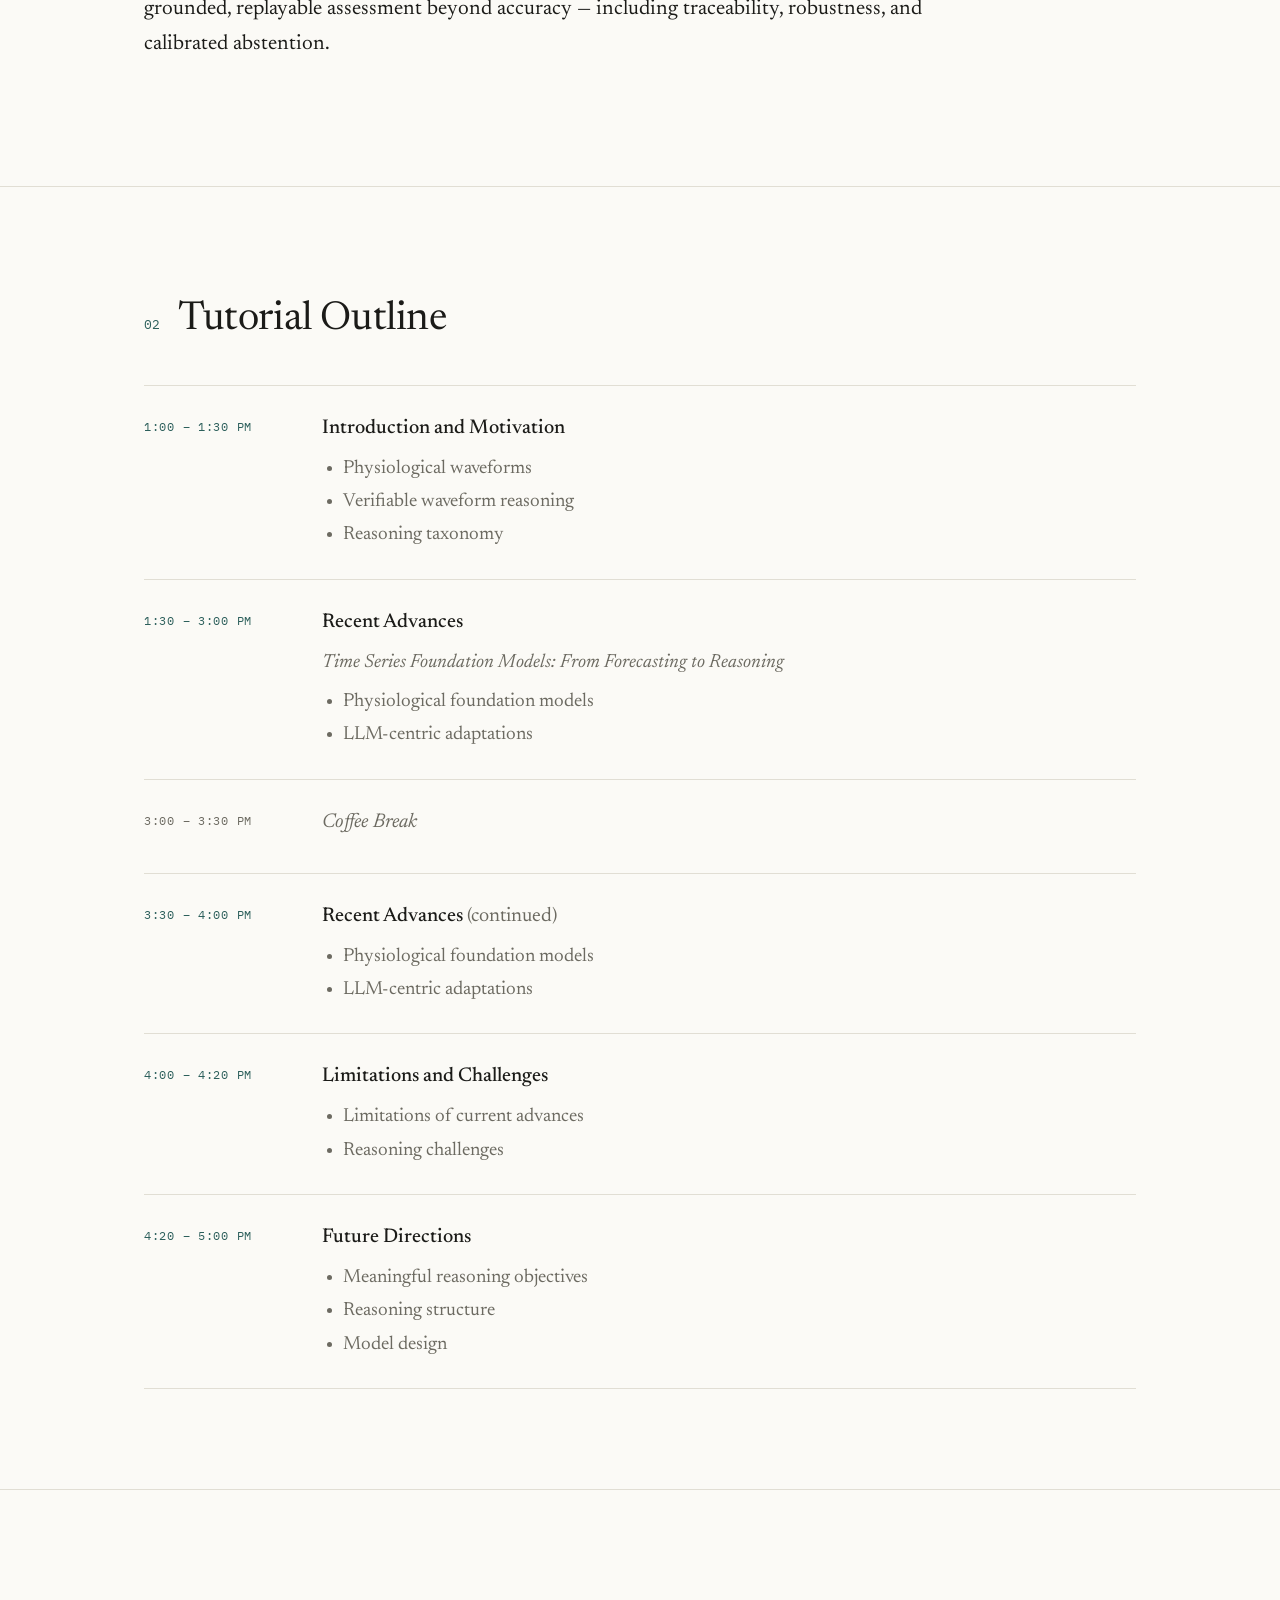
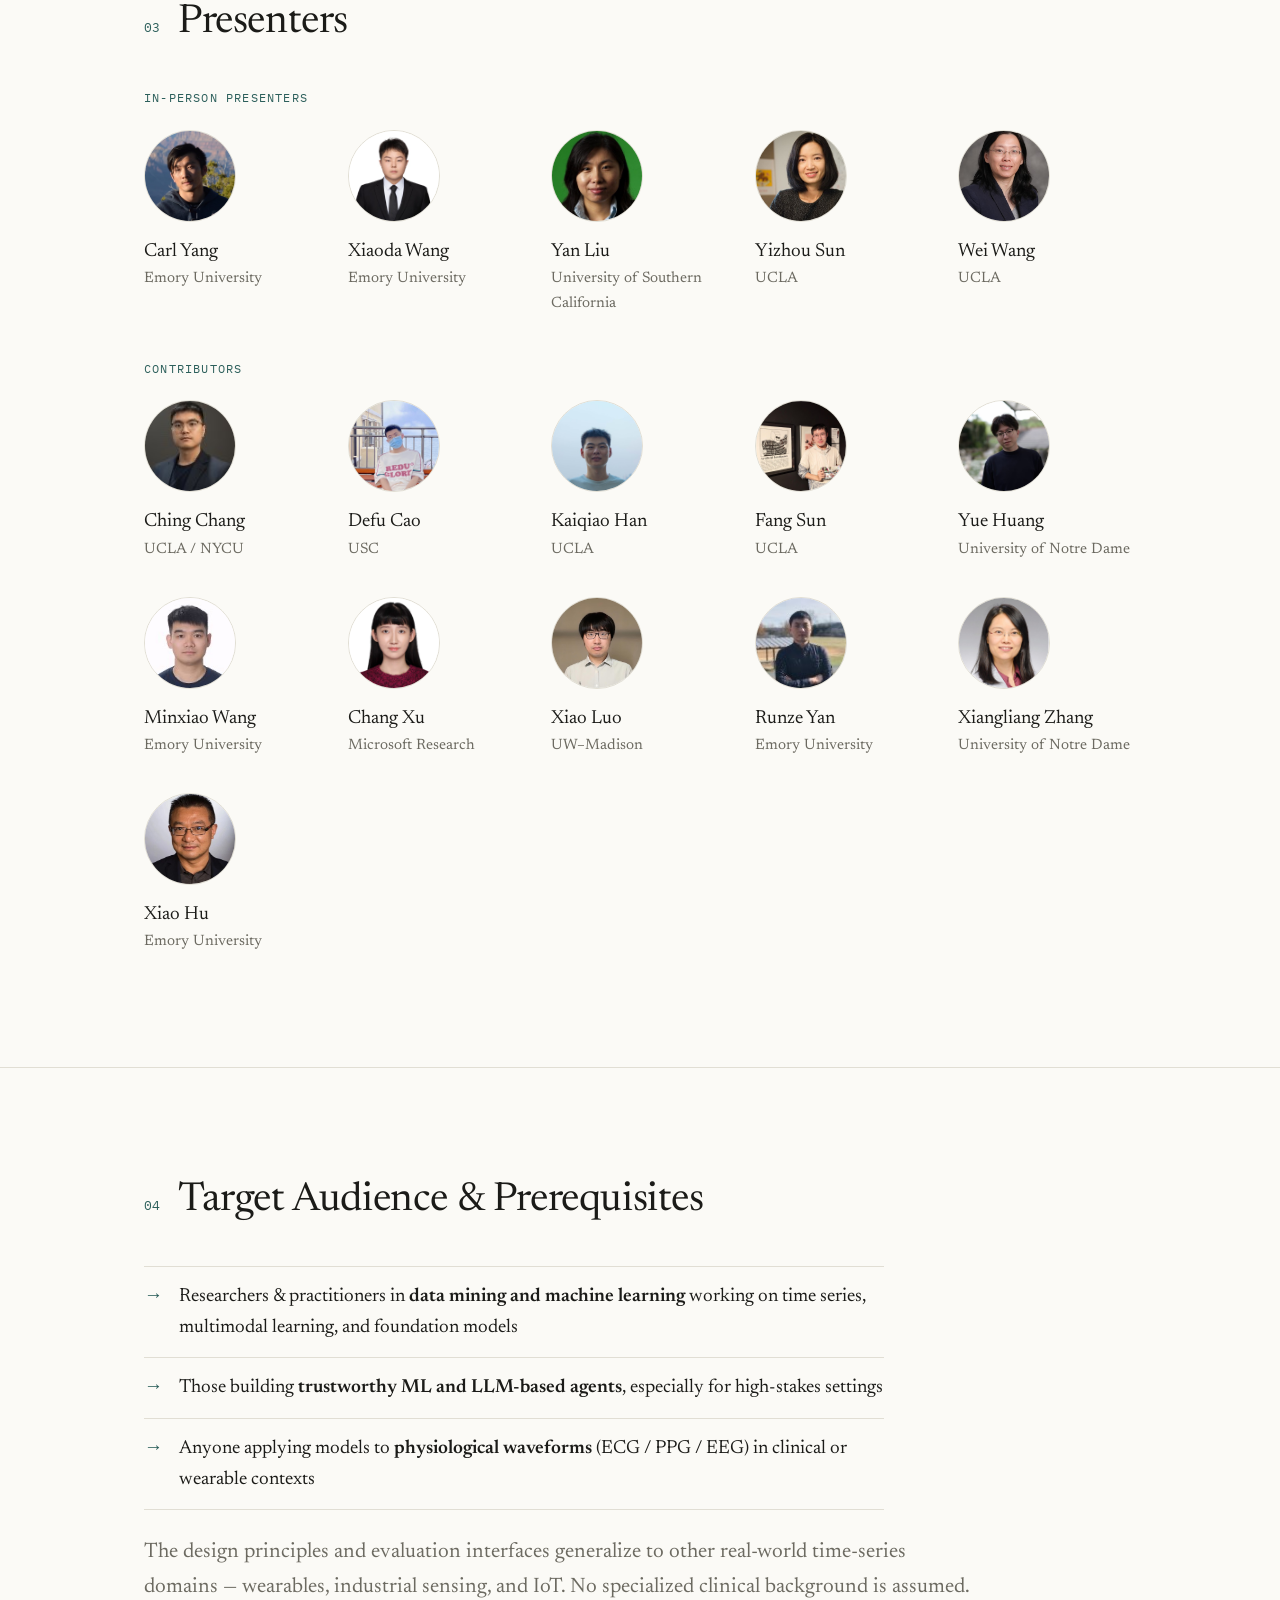
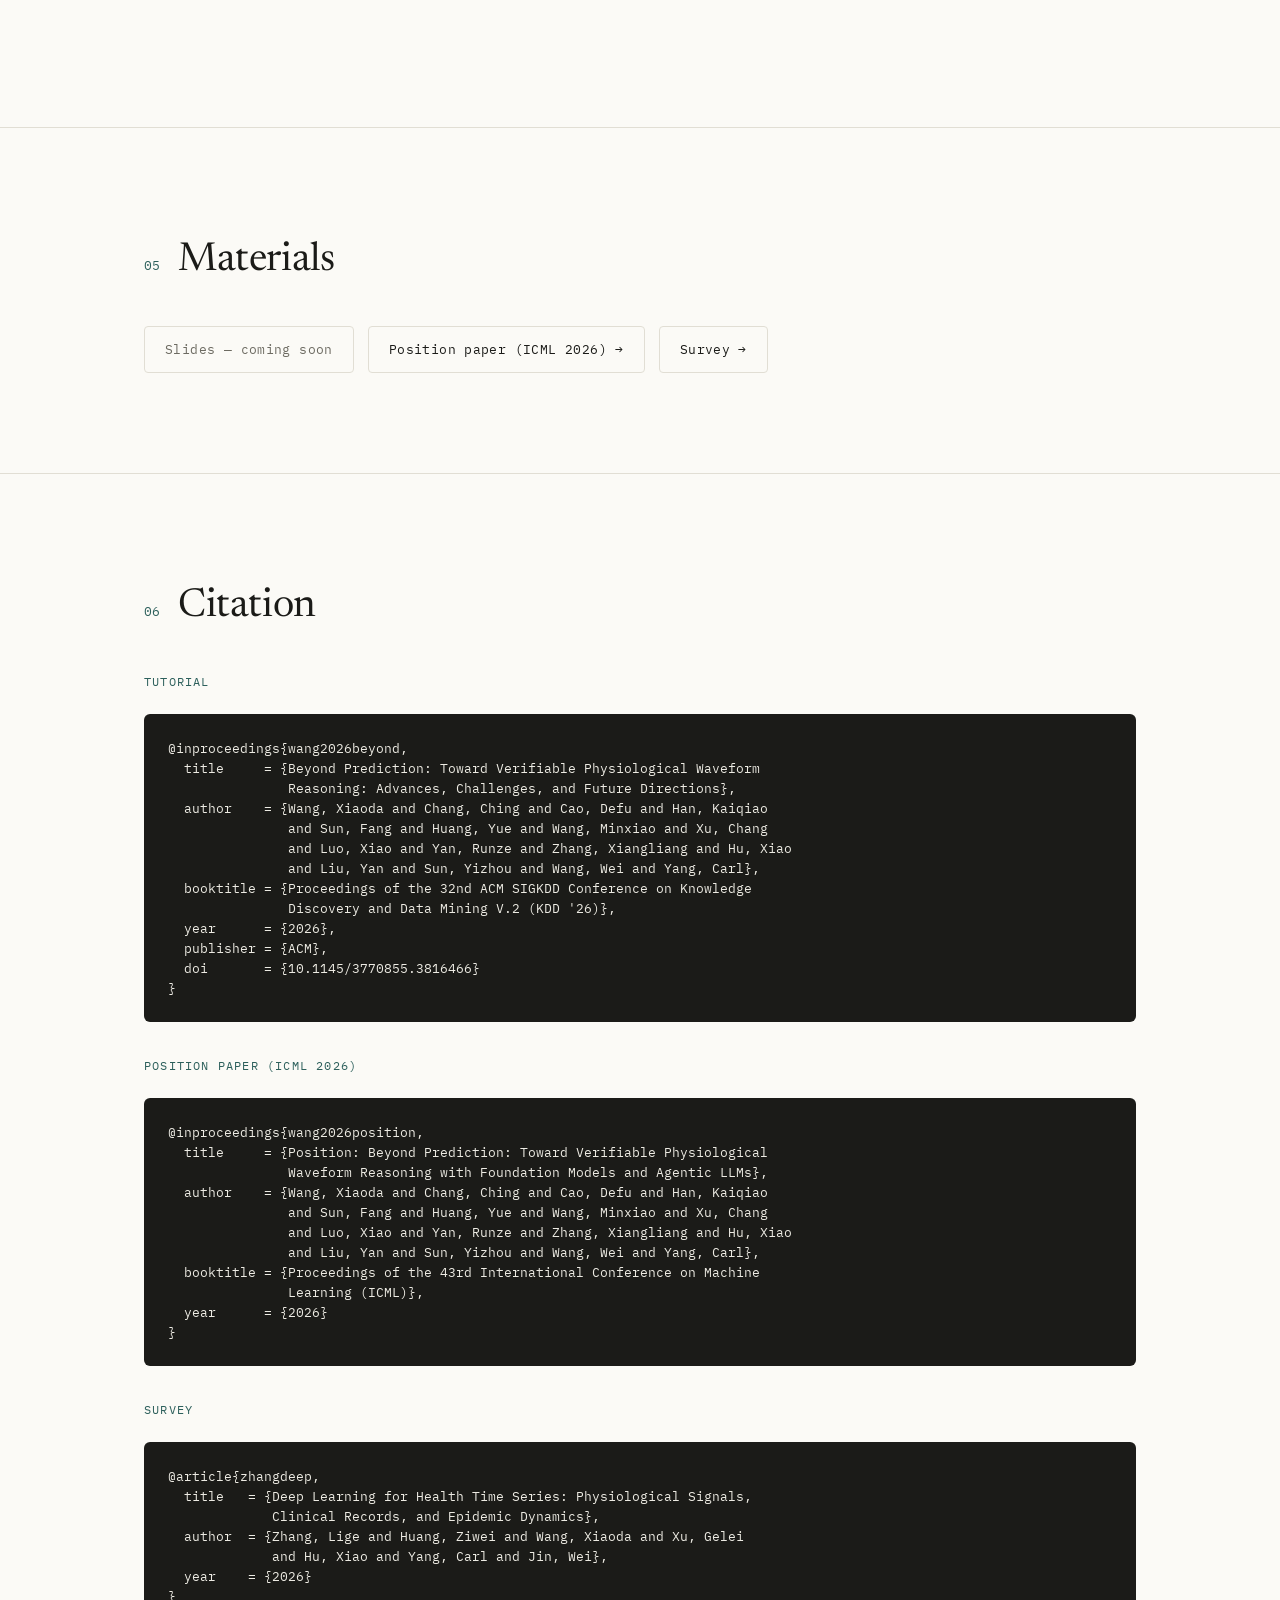
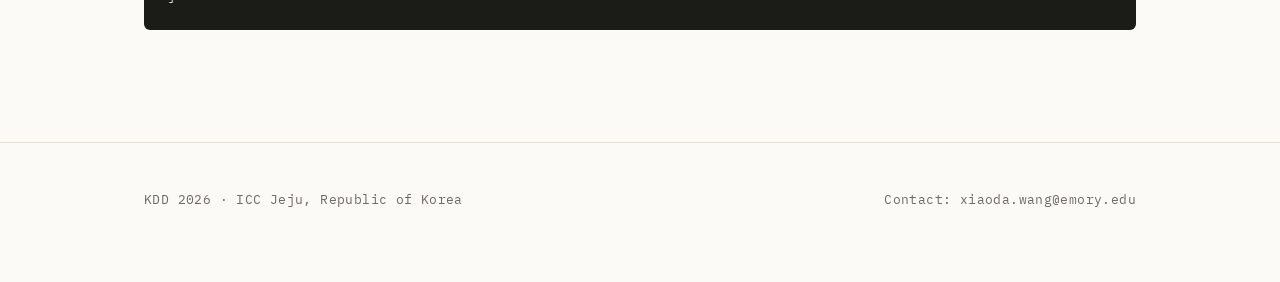
==== commit 339c4172: "Add bullets to Recent Advances (continued) block Co-Authored-By: Claude Opus 4.8 <noreply@anthropic." ====
--- a/kdd2026_tutorial.html
+++ b/kdd2026_tutorial.html
@@ -207,7 +207,8 @@
       </div>
       <div class="part">
         <div class="lbl">3:30 – 4:00 PM</div>
-        <div><h3>Recent Advances <span style="color:var(--muted);font-weight:400;">(continued)</span></h3></div>
+        <div><h3>Recent Advances <span style="color:var(--muted);font-weight:400;">(continued)</span></h3>
+          <ul><li>Physiological foundation models</li><li>LLM-centric adaptations</li></ul></div>
       </div>
       <div class="part">
         <div class="lbl">4:00 – 4:20 PM</div>
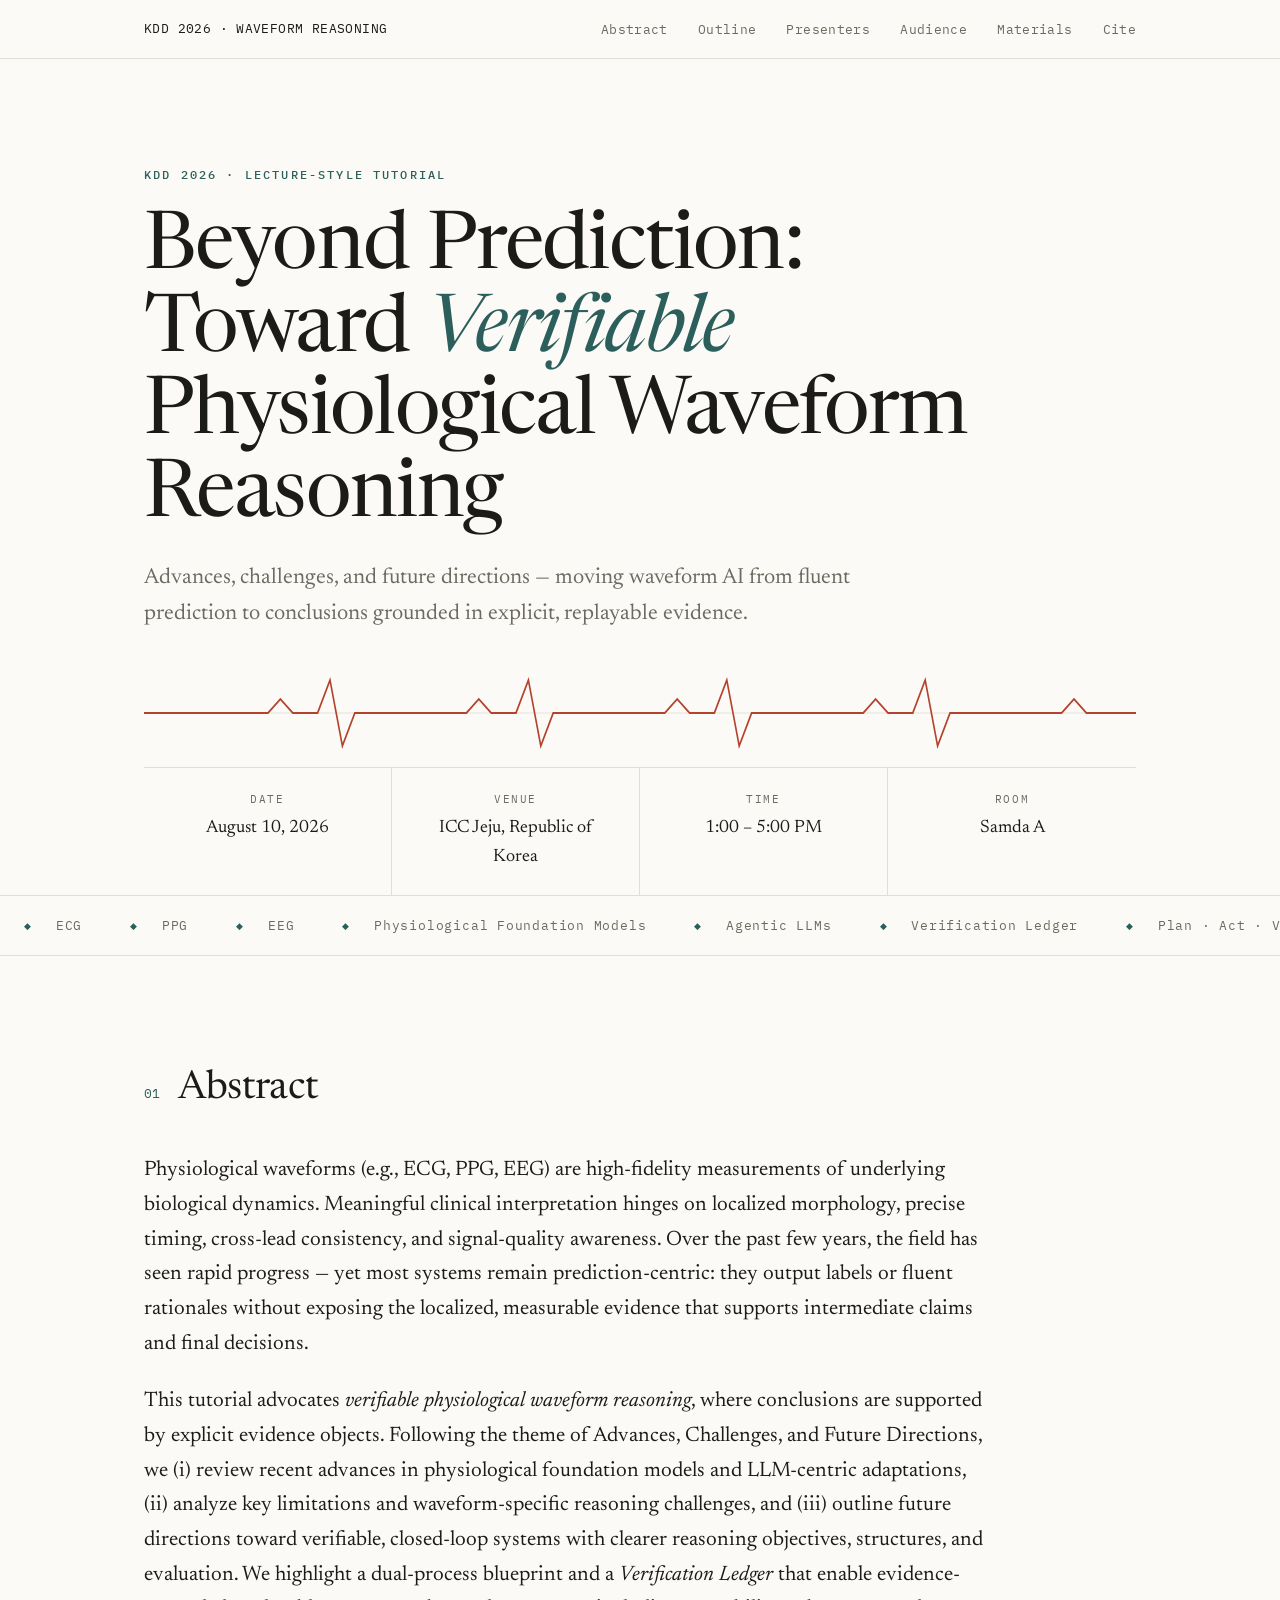
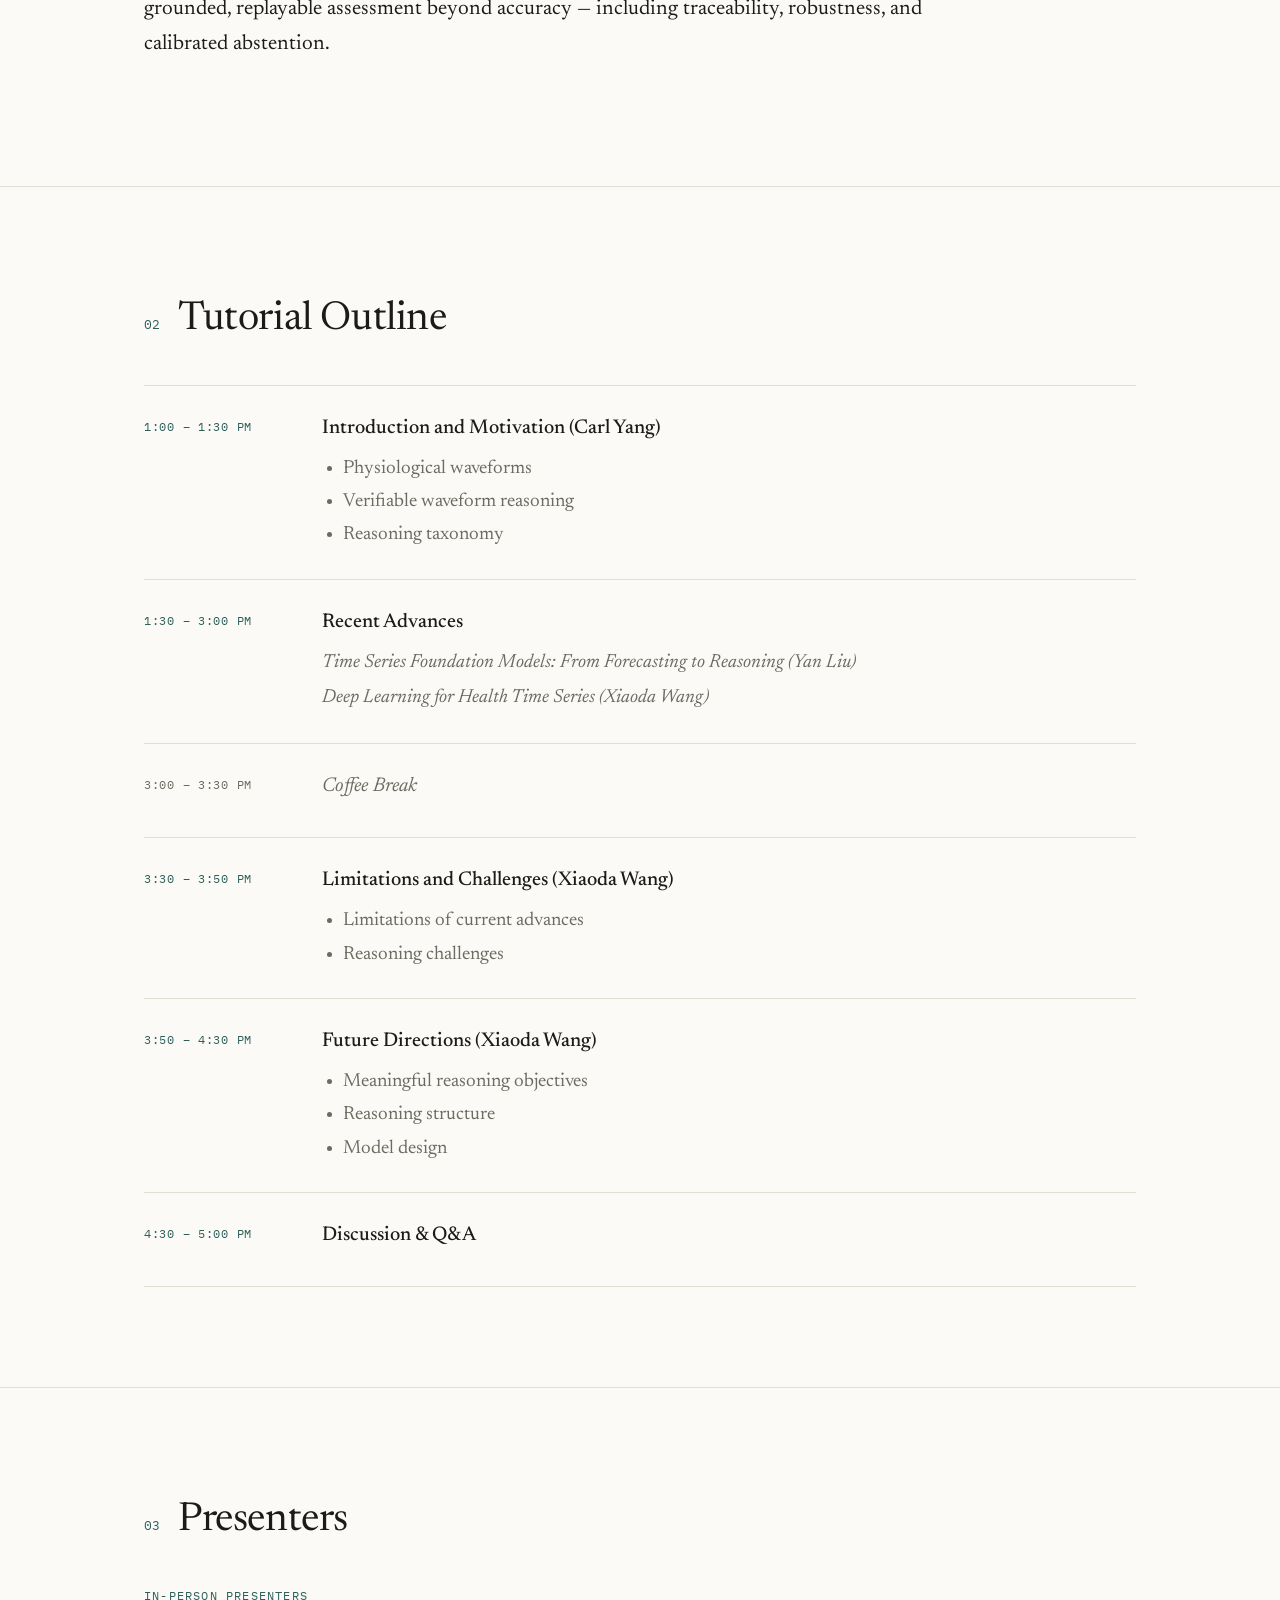
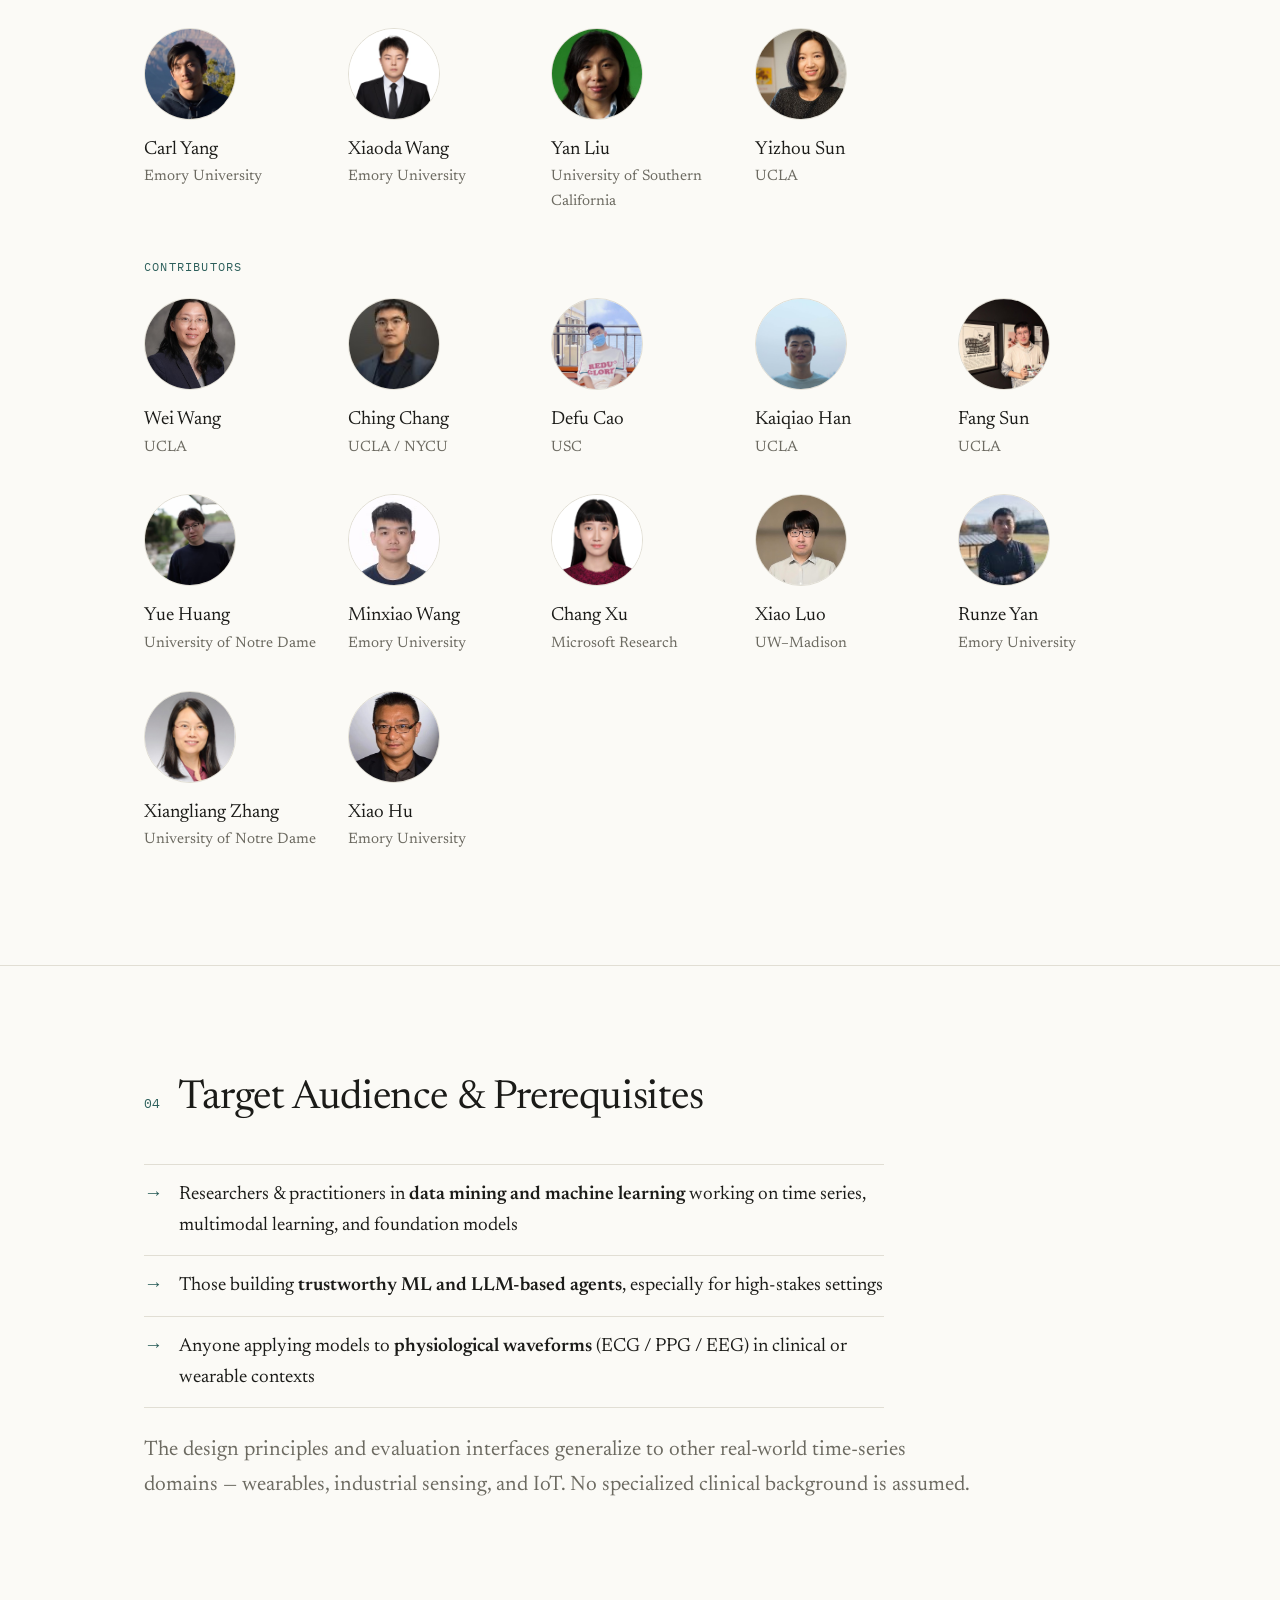
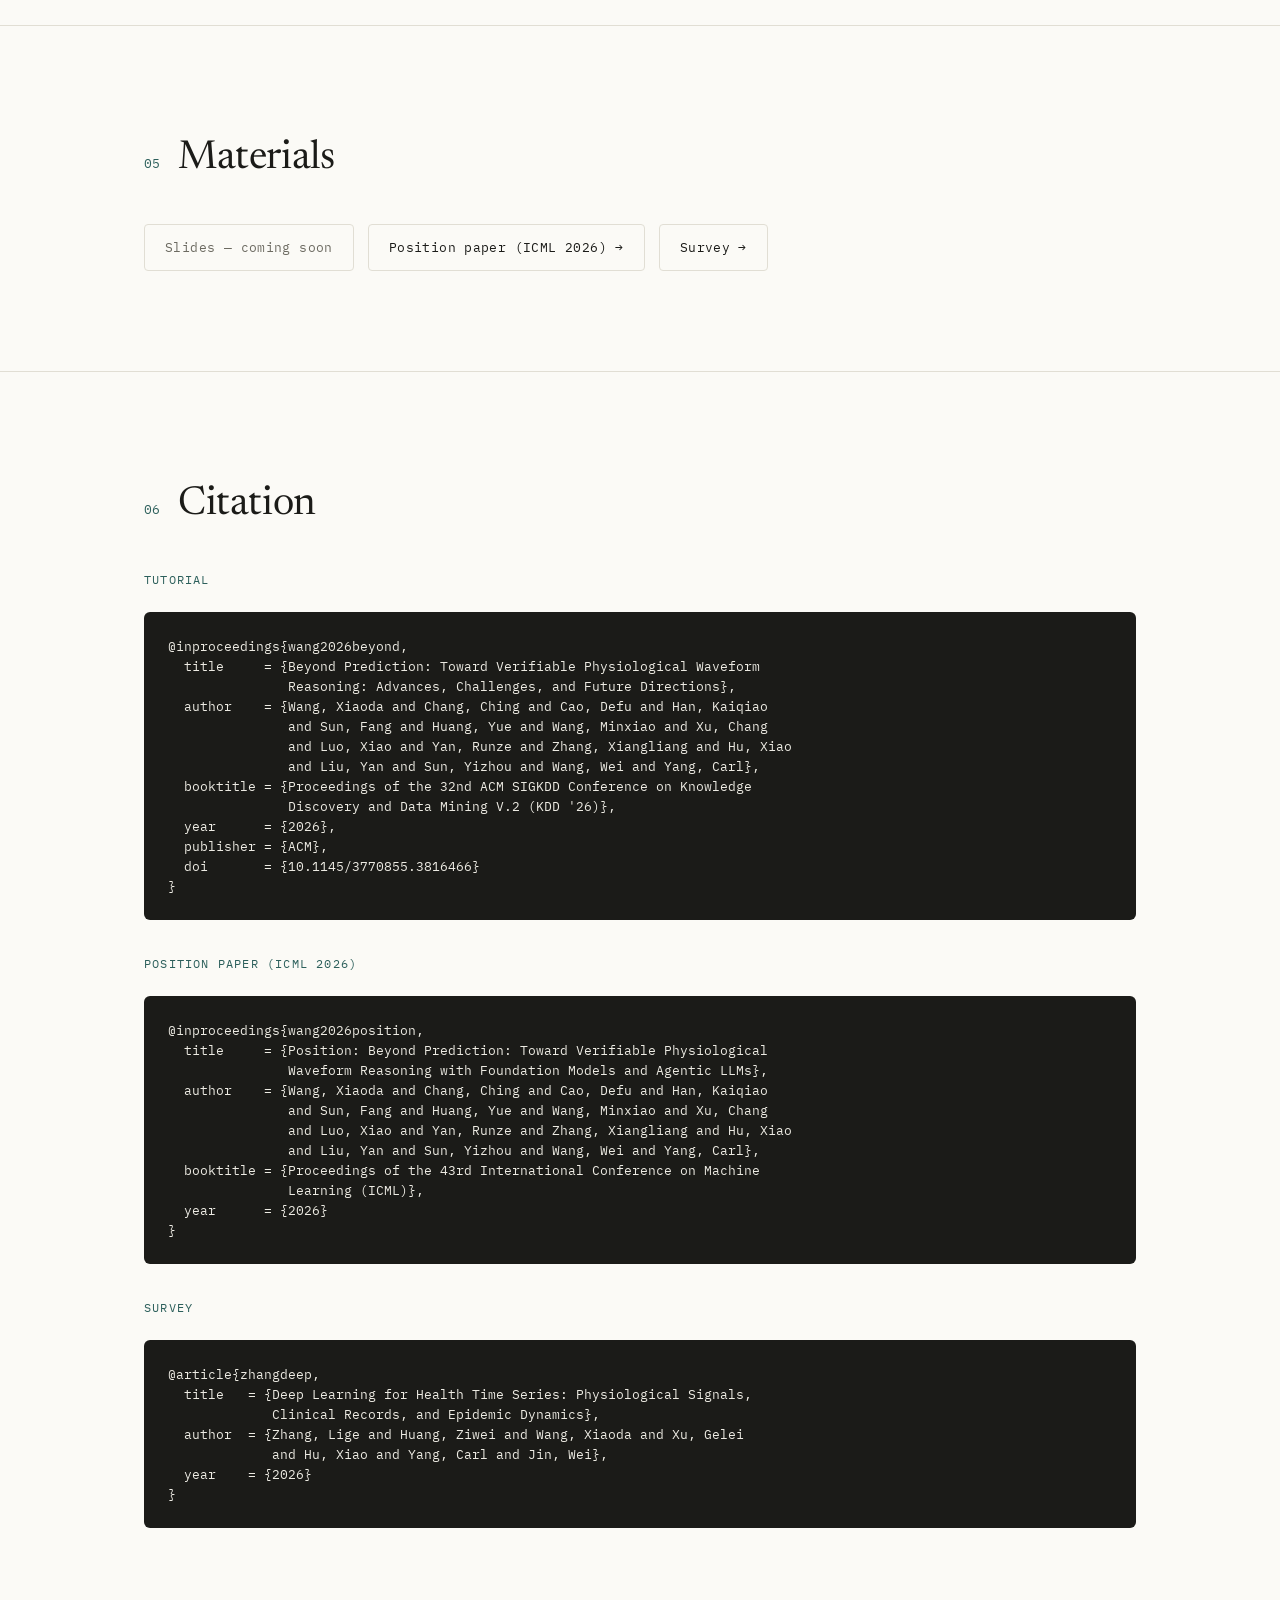
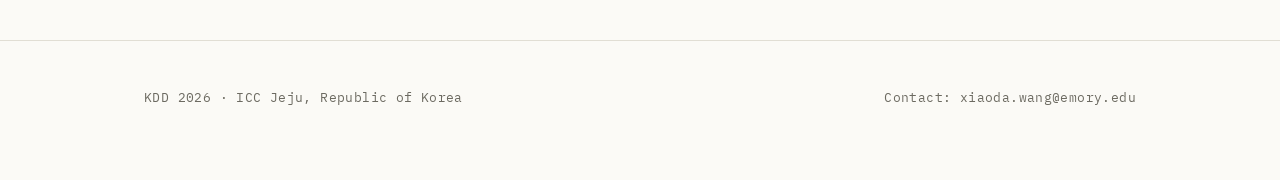
==== commit 44493b4c: "Update KDD tutorial schedule and contributors" ====
--- a/kdd2026_tutorial.html
+++ b/kdd2026_tutorial.html
@@ -97,6 +97,7 @@
   .part .lbl{font-family:var(--mono);font-size:12px;letter-spacing:.06em;color:var(--accent);padding-top:5px;}
   .part.brk .lbl{color:var(--muted);}
   .part h3{font-weight:500;font-size:20px;margin:0 0 8px;}
+  .part .talk{color:var(--muted);font-style:italic;margin:4px 0;}
   .part ul{margin:0;padding-left:1.1em;color:var(--muted);}
   .part ul li{margin:2px 0;}
   .part.brk h3{color:var(--muted);font-weight:400;font-style:italic;}
@@ -192,33 +193,32 @@
     <div class="outline reveal">
       <div class="part">
         <div class="lbl">1:00 – 1:30 PM</div>
-        <div><h3>Introduction and Motivation</h3>
+        <div><h3>Introduction and Motivation (Carl Yang)</h3>
           <ul><li>Physiological waveforms</li><li>Verifiable waveform reasoning</li><li>Reasoning taxonomy</li></ul></div>
       </div>
       <div class="part">
         <div class="lbl">1:30 – 3:00 PM</div>
         <div><h3>Recent Advances</h3>
-          <div style="color:var(--muted);font-style:italic;margin:2px 0 8px;">Time Series Foundation Models: From Forecasting to Reasoning</div>
-          <ul><li>Physiological foundation models</li><li>LLM-centric adaptations</li></ul></div>
+          <div class="talk">Time Series Foundation Models: From Forecasting to Reasoning (Yan Liu)</div>
+          <div class="talk">Deep Learning for Health Time Series (Xiaoda Wang)</div></div>
       </div>
       <div class="part brk">
         <div class="lbl">3:00 – 3:30 PM</div>
         <div><h3>Coffee Break</h3></div>
       </div>
       <div class="part">
-        <div class="lbl">3:30 – 4:00 PM</div>
-        <div><h3>Recent Advances <span style="color:var(--muted);font-weight:400;">(continued)</span></h3>
-          <ul><li>Physiological foundation models</li><li>LLM-centric adaptations</li></ul></div>
-      </div>
-      <div class="part">
-        <div class="lbl">4:00 – 4:20 PM</div>
-        <div><h3>Limitations and Challenges</h3>
+        <div class="lbl">3:30 – 3:50 PM</div>
+        <div><h3>Limitations and Challenges (Xiaoda Wang)</h3>
           <ul><li>Limitations of current advances</li><li>Reasoning challenges</li></ul></div>
       </div>
       <div class="part">
-        <div class="lbl">4:20 – 5:00 PM</div>
-        <div><h3>Future Directions</h3>
+        <div class="lbl">3:50 – 4:30 PM</div>
+        <div><h3>Future Directions (Xiaoda Wang)</h3>
           <ul><li>Meaningful reasoning objectives</li><li>Reasoning structure</li><li>Model design</li></ul></div>
+      </div>
+      <div class="part">
+        <div class="lbl">4:30 – 5:00 PM</div>
+        <div><h3>Discussion &amp; Q&amp;A</h3></div>
       </div>
     </div>
   </div>
@@ -250,15 +250,15 @@
         <div class="name"><a href="https://www.cs.ucla.edu/~yzsun/">Yizhou Sun</a></div>
         <div class="aff">UCLA</div>
       </div>
+    </div>
+
+    <div class="grp-label" style="margin-top:42px;">Contributors</div>
+    <div class="people reveal">
       <div class="person">
         <img src="assets/img/weiwang.jpg" alt="Wei Wang" loading="lazy" width="92" height="92" decoding="async" onerror="this.style.opacity=.4" />
         <div class="name"><a href="https://web.cs.ucla.edu/~weiwang/">Wei Wang</a></div>
         <div class="aff">UCLA</div>
       </div>
-    </div>
-
-    <div class="grp-label" style="margin-top:42px;">Contributors</div>
-    <div class="people reveal">
       <div class="person">
         <img src="assets/img/chingchang.jpg" alt="Ching Chang" loading="lazy" width="92" height="92" decoding="async" onerror="this.style.opacity=.4" />
         <div class="name"><a href="https://blacksnail789521.github.io/">Ching Chang</a></div>
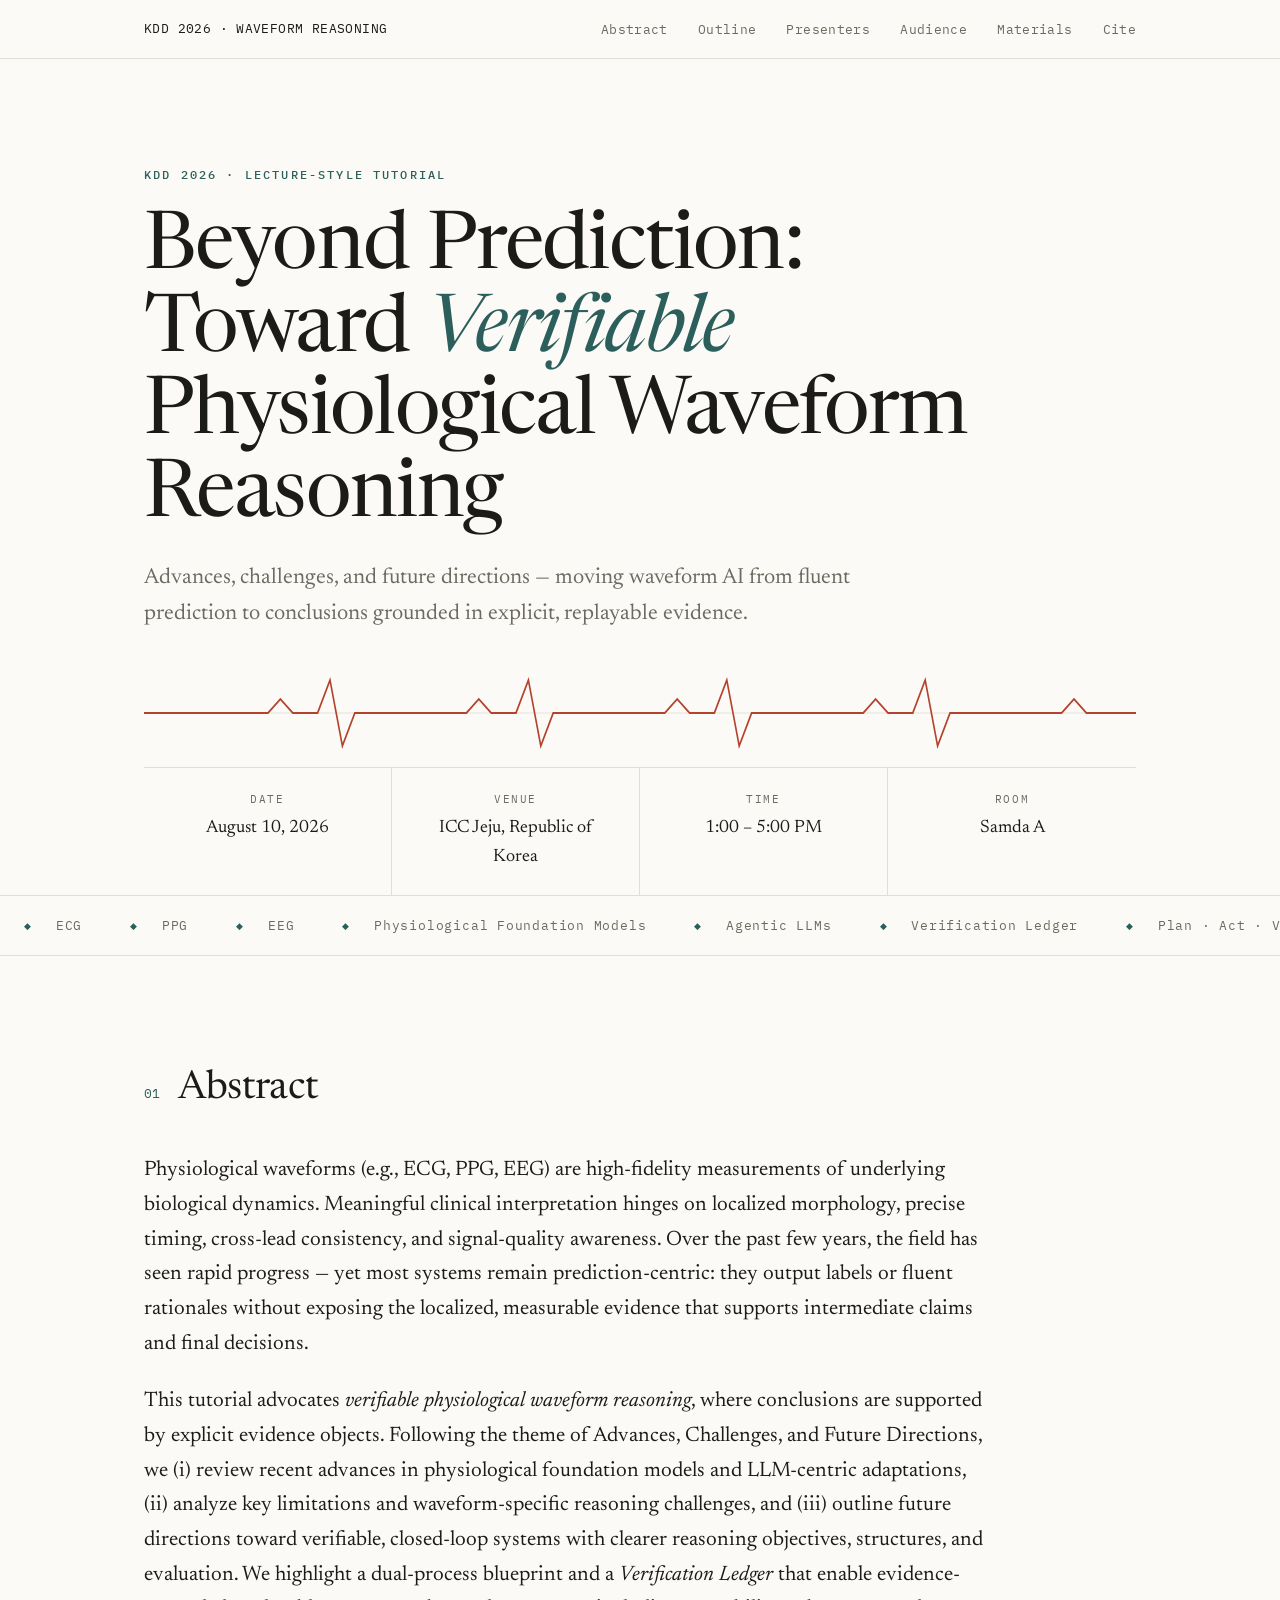
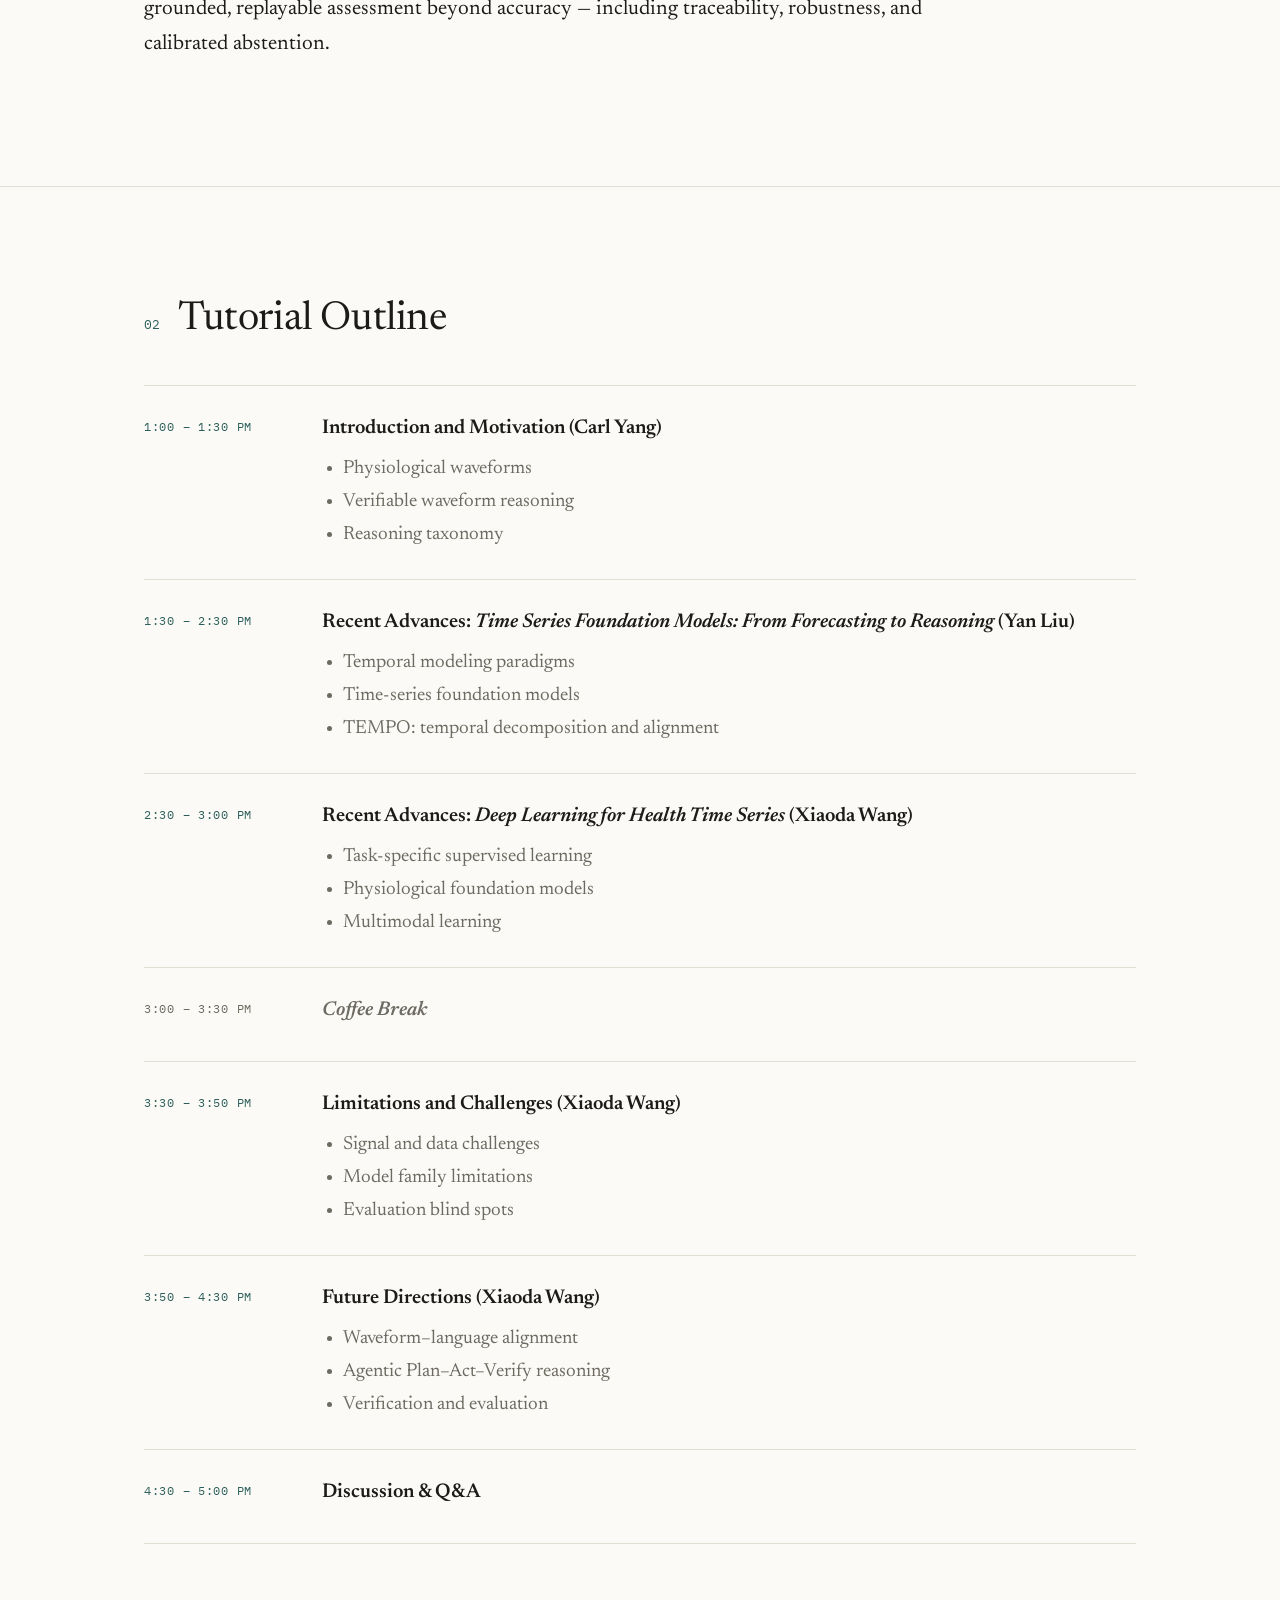
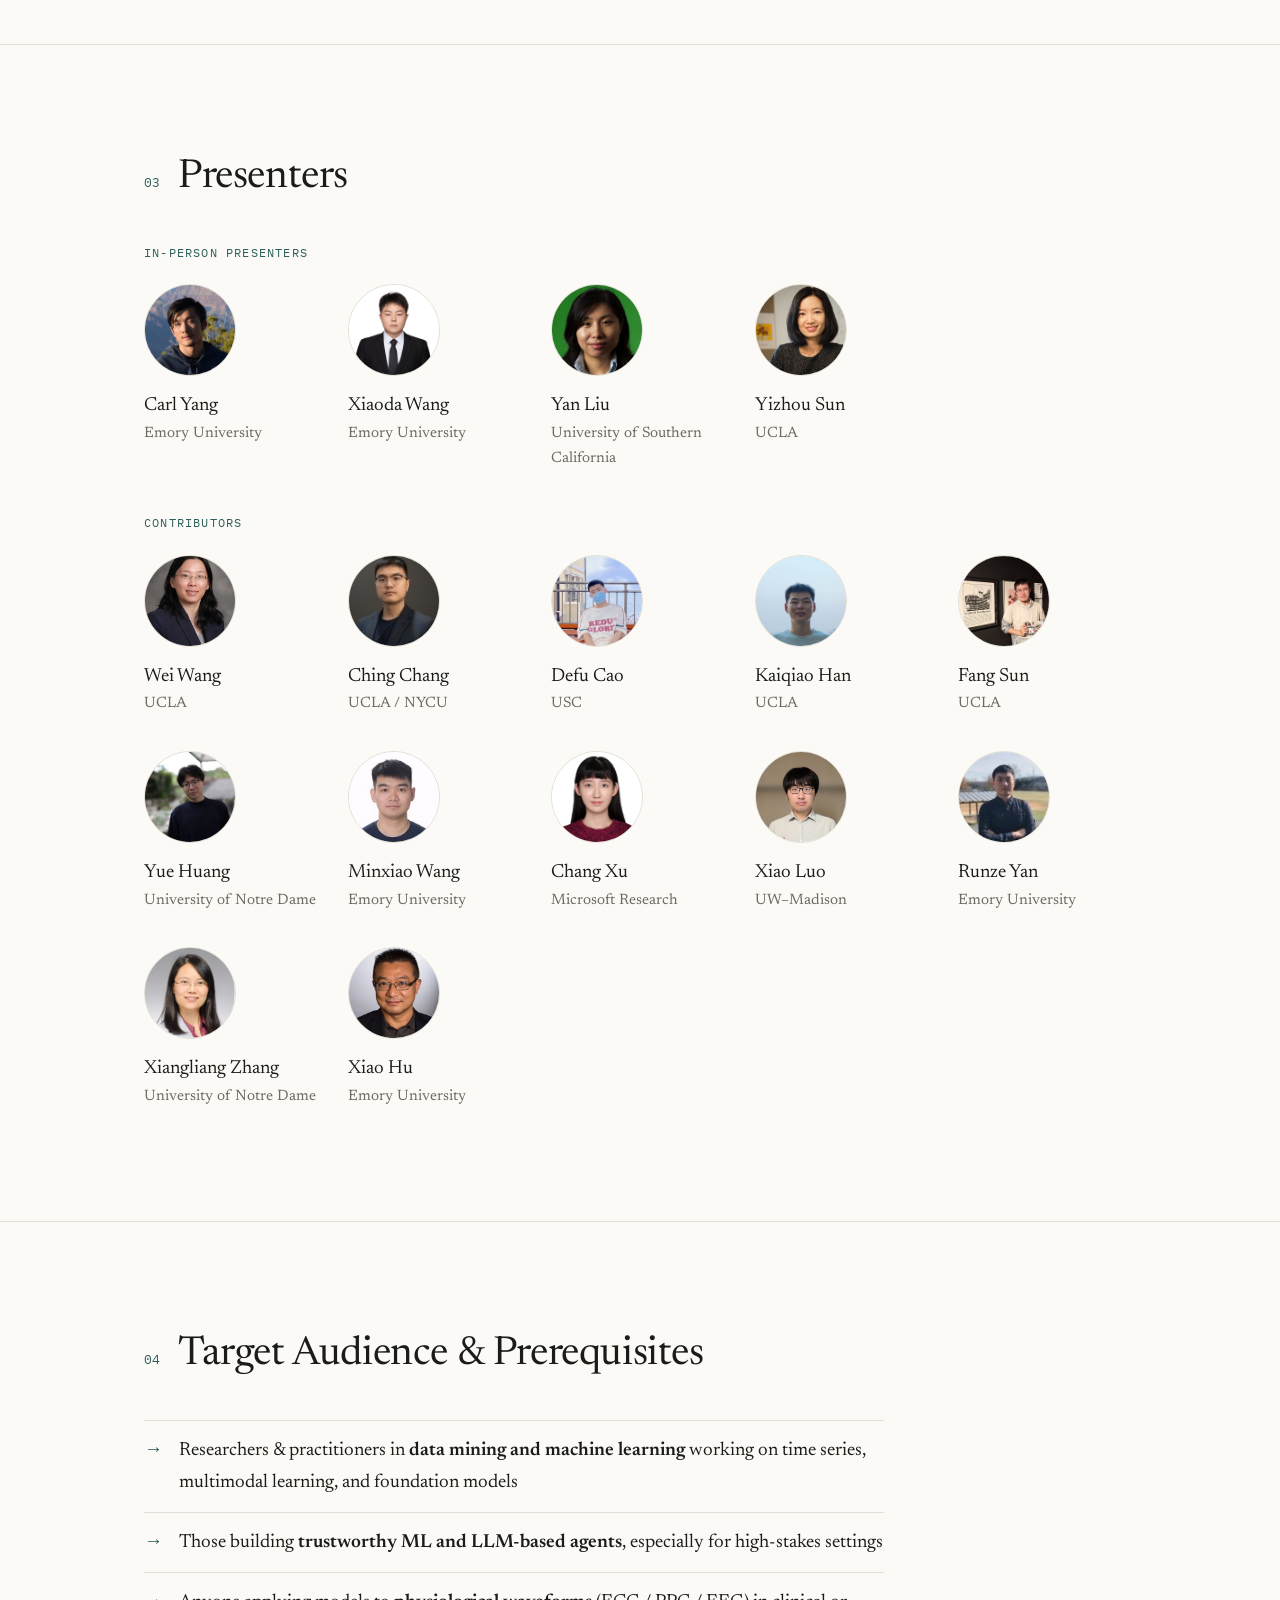
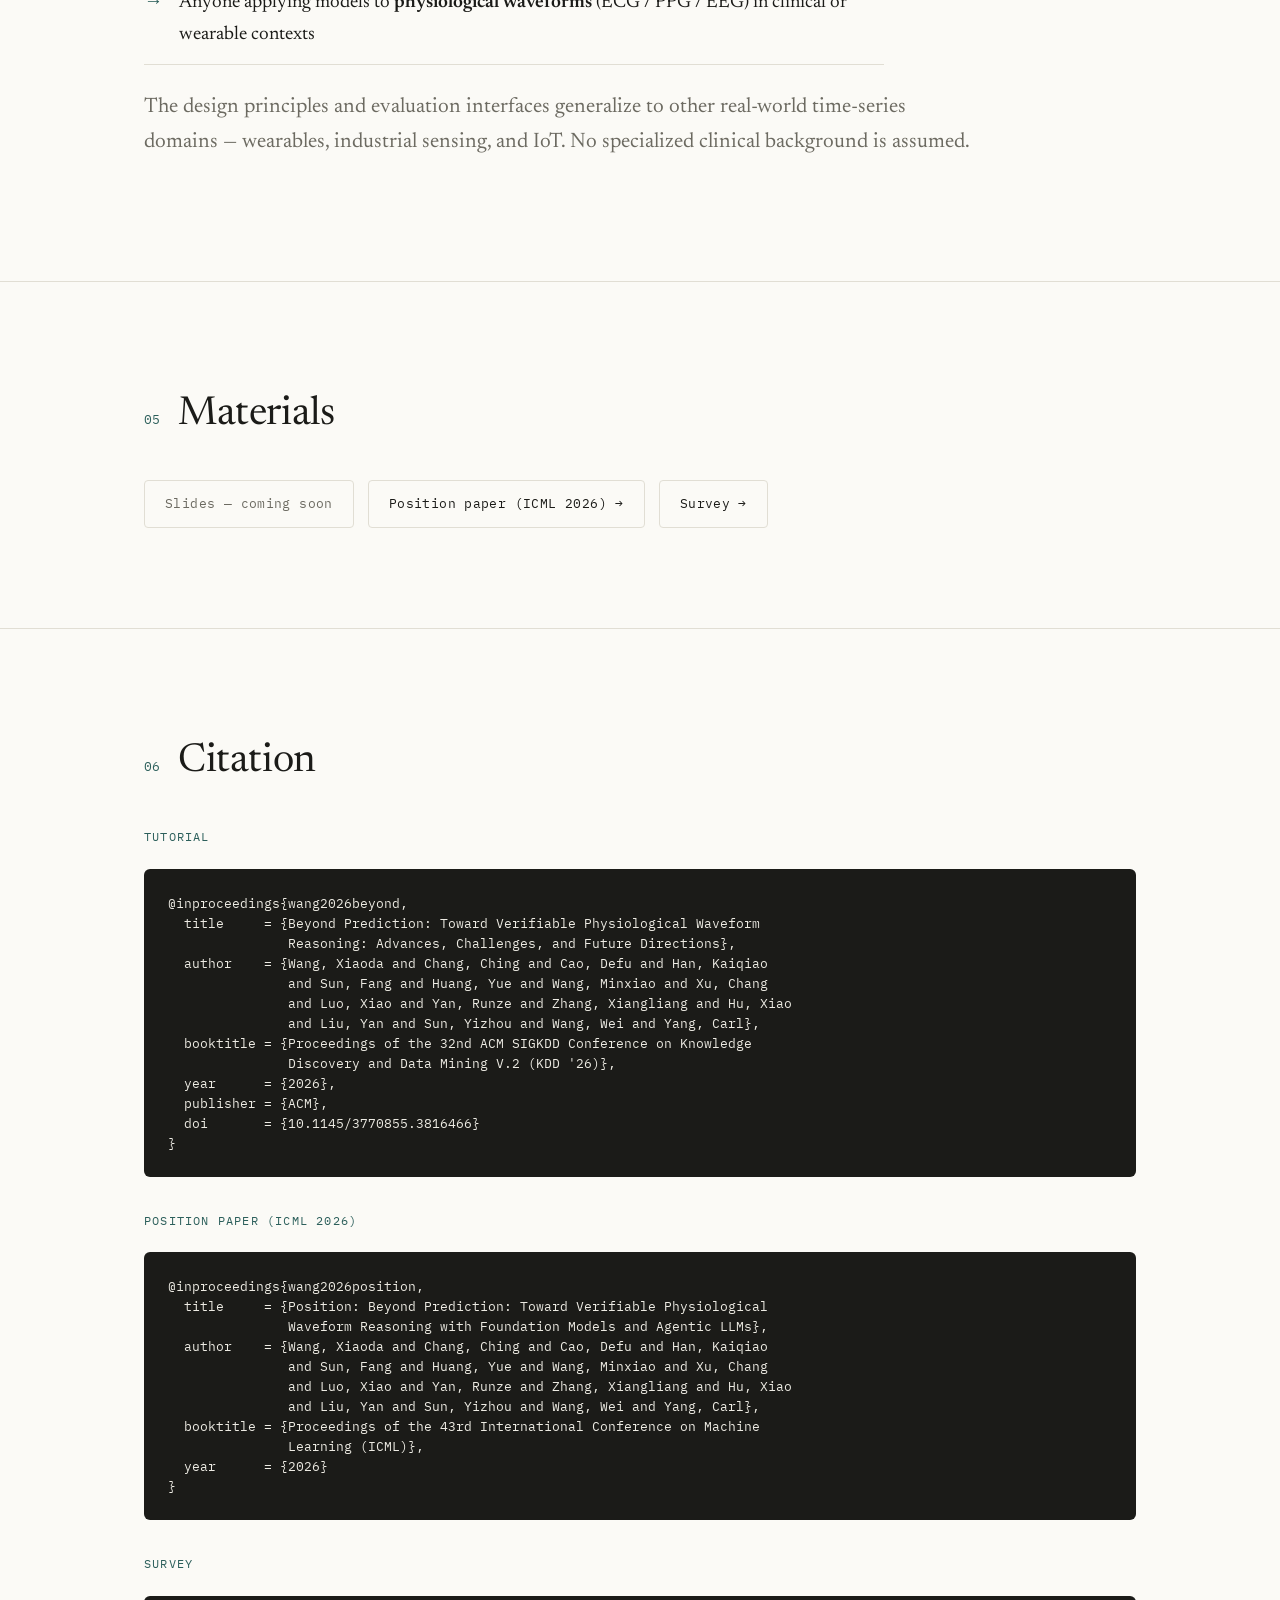
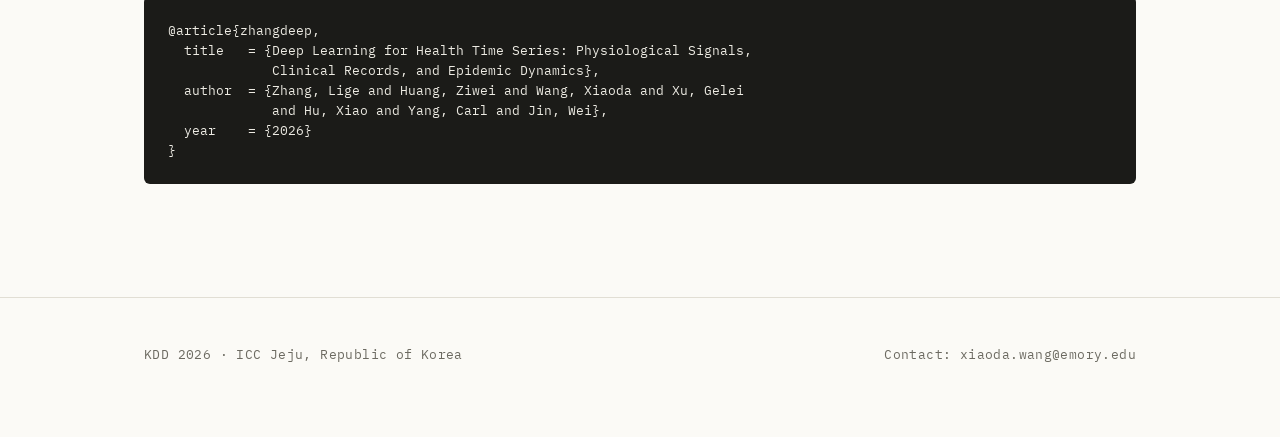
==== commit 0d074417: "Refine KDD tutorial session details" ====
--- a/kdd2026_tutorial.html
+++ b/kdd2026_tutorial.html
@@ -96,11 +96,10 @@
   .part:last-child{border-bottom:1px solid var(--hair);}
   .part .lbl{font-family:var(--mono);font-size:12px;letter-spacing:.06em;color:var(--accent);padding-top:5px;}
   .part.brk .lbl{color:var(--muted);}
-  .part h3{font-weight:500;font-size:20px;margin:0 0 8px;}
-  .part .talk{color:var(--muted);font-style:italic;margin:4px 0;}
+  .part h3{font-weight:600;font-size:20px;margin:0 0 8px;}
   .part ul{margin:0;padding-left:1.1em;color:var(--muted);}
   .part ul li{margin:2px 0;}
-  .part.brk h3{color:var(--muted);font-weight:400;font-style:italic;}
+  .part.brk h3{color:var(--muted);font-weight:600;font-style:italic;}
   @media (max-width:720px){.part{grid-template-columns:1fr;gap:6px;}}
 
   /* people */
@@ -197,10 +196,14 @@
           <ul><li>Physiological waveforms</li><li>Verifiable waveform reasoning</li><li>Reasoning taxonomy</li></ul></div>
       </div>
       <div class="part">
-        <div class="lbl">1:30 – 3:00 PM</div>
-        <div><h3>Recent Advances</h3>
-          <div class="talk">Time Series Foundation Models: From Forecasting to Reasoning (Yan Liu)</div>
-          <div class="talk">Deep Learning for Health Time Series (Xiaoda Wang)</div></div>
+        <div class="lbl">1:30 – 2:30 PM</div>
+        <div><h3>Recent Advances: <em>Time Series Foundation Models: From Forecasting to Reasoning</em> (Yan Liu)</h3>
+          <ul><li>Temporal modeling paradigms</li><li>Time-series foundation models</li><li>TEMPO: temporal decomposition and alignment</li></ul></div>
+      </div>
+      <div class="part">
+        <div class="lbl">2:30 – 3:00 PM</div>
+        <div><h3>Recent Advances: <em>Deep Learning for Health Time Series</em> (Xiaoda Wang)</h3>
+          <ul><li>Task-specific supervised learning</li><li>Physiological foundation models</li><li>Multimodal learning</li></ul></div>
       </div>
       <div class="part brk">
         <div class="lbl">3:00 – 3:30 PM</div>
@@ -209,12 +212,12 @@
       <div class="part">
         <div class="lbl">3:30 – 3:50 PM</div>
         <div><h3>Limitations and Challenges (Xiaoda Wang)</h3>
-          <ul><li>Limitations of current advances</li><li>Reasoning challenges</li></ul></div>
+          <ul><li>Signal and data challenges</li><li>Model family limitations</li><li>Evaluation blind spots</li></ul></div>
       </div>
       <div class="part">
         <div class="lbl">3:50 – 4:30 PM</div>
         <div><h3>Future Directions (Xiaoda Wang)</h3>
-          <ul><li>Meaningful reasoning objectives</li><li>Reasoning structure</li><li>Model design</li></ul></div>
+          <ul><li>Waveform–language alignment</li><li>Agentic Plan–Act–Verify reasoning</li><li>Verification and evaluation</li></ul></div>
       </div>
       <div class="part">
         <div class="lbl">4:30 – 5:00 PM</div>
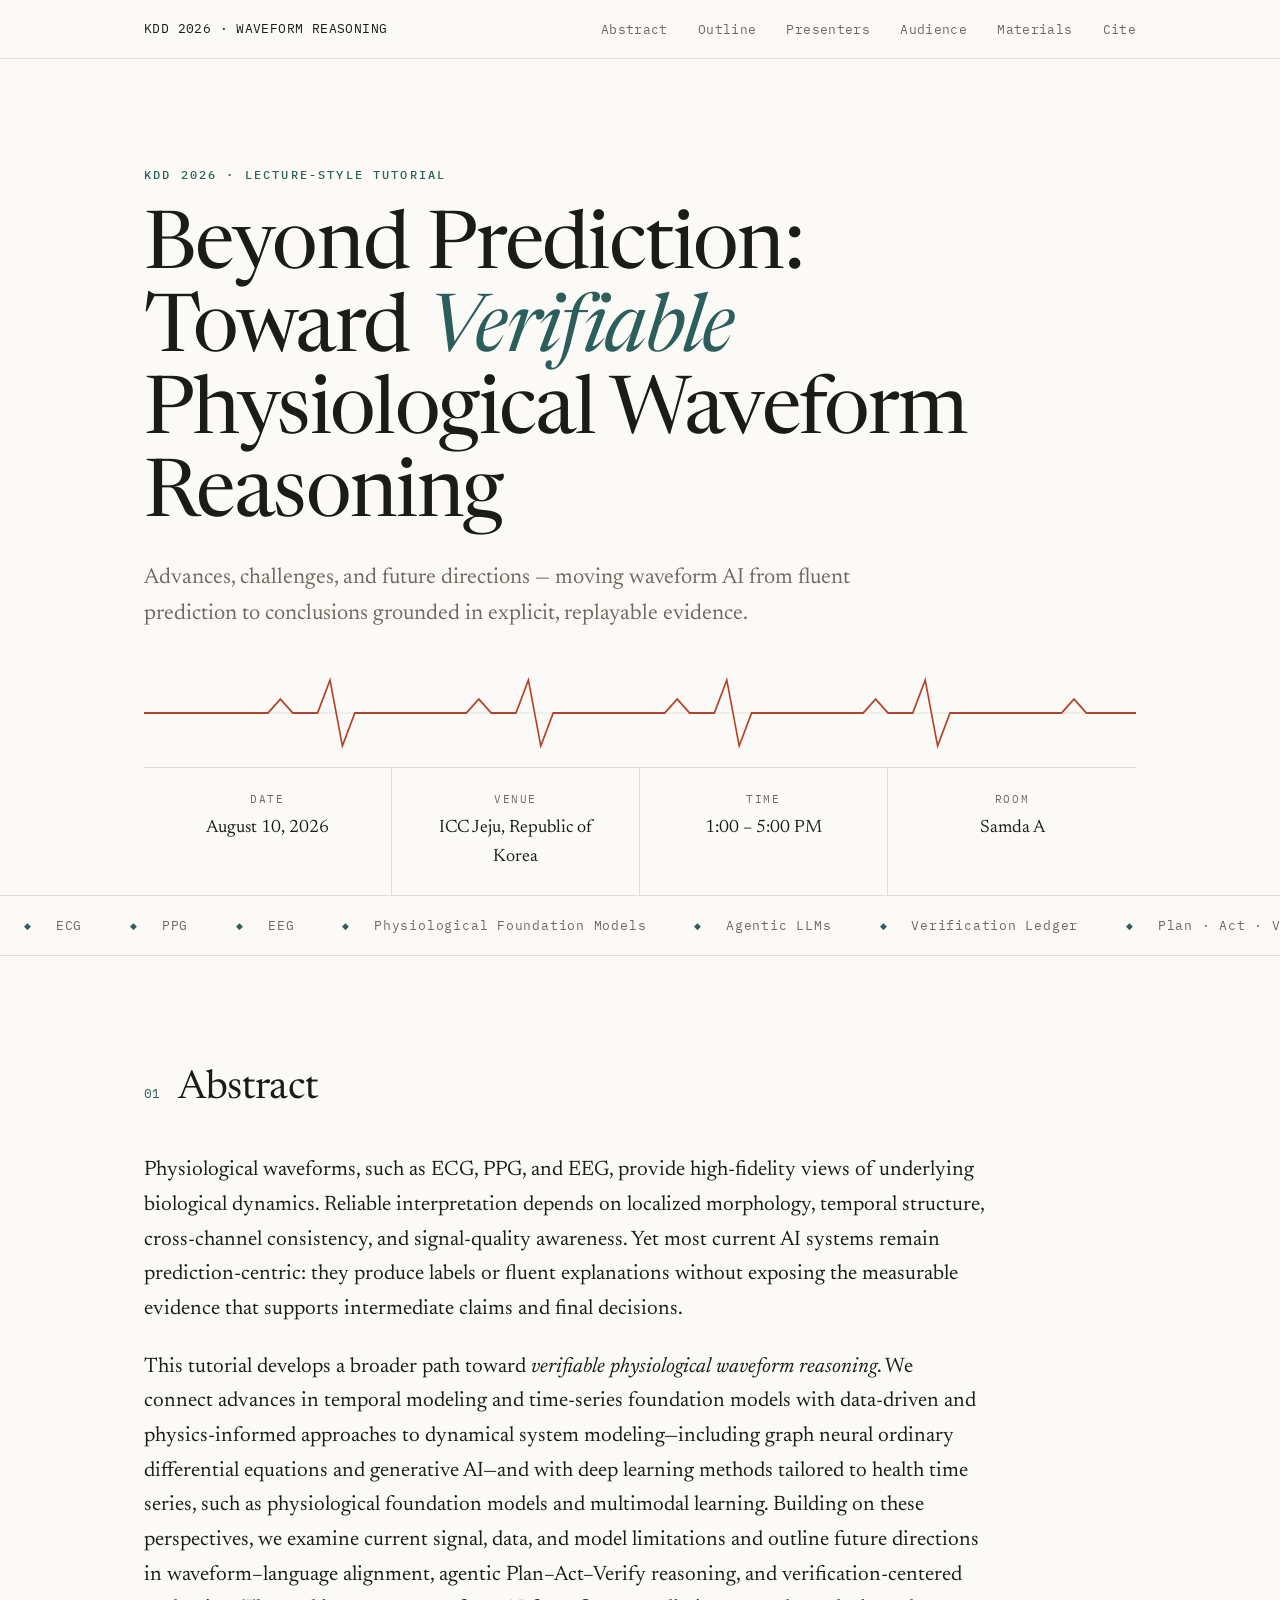
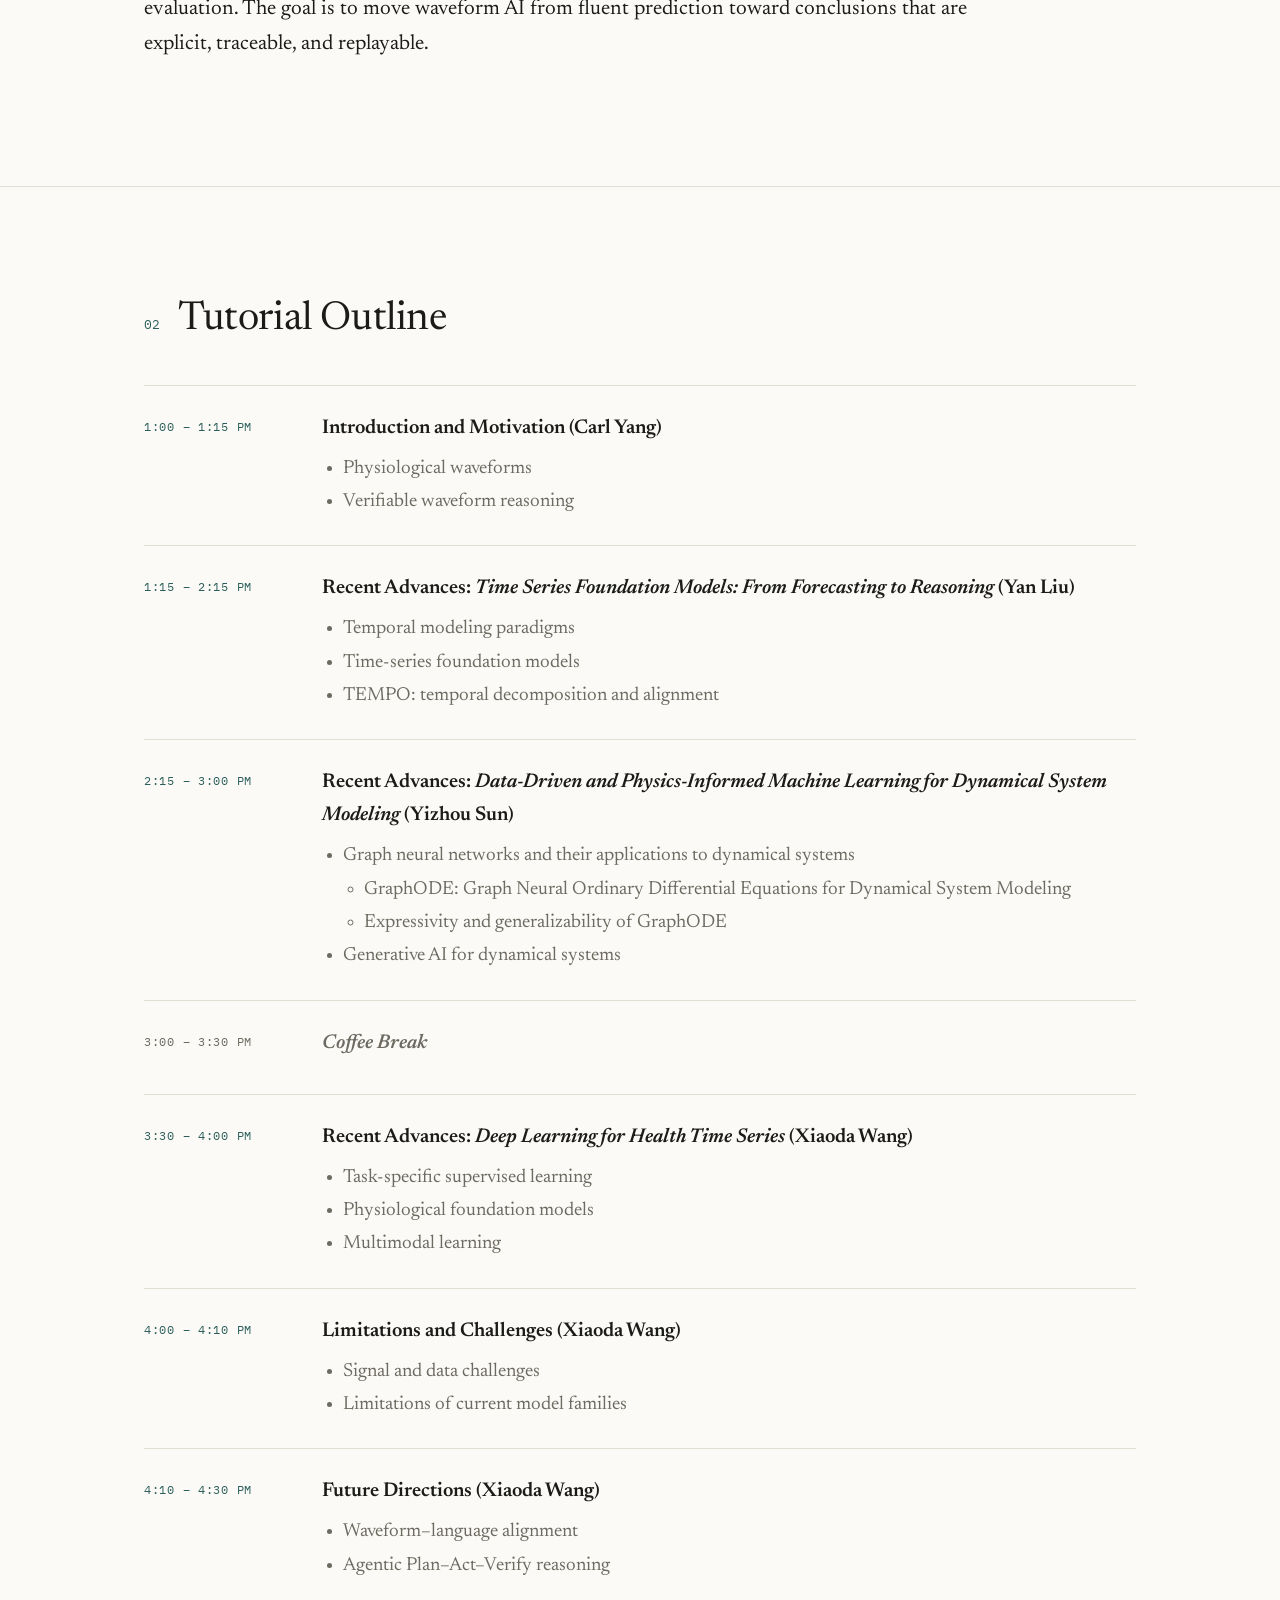
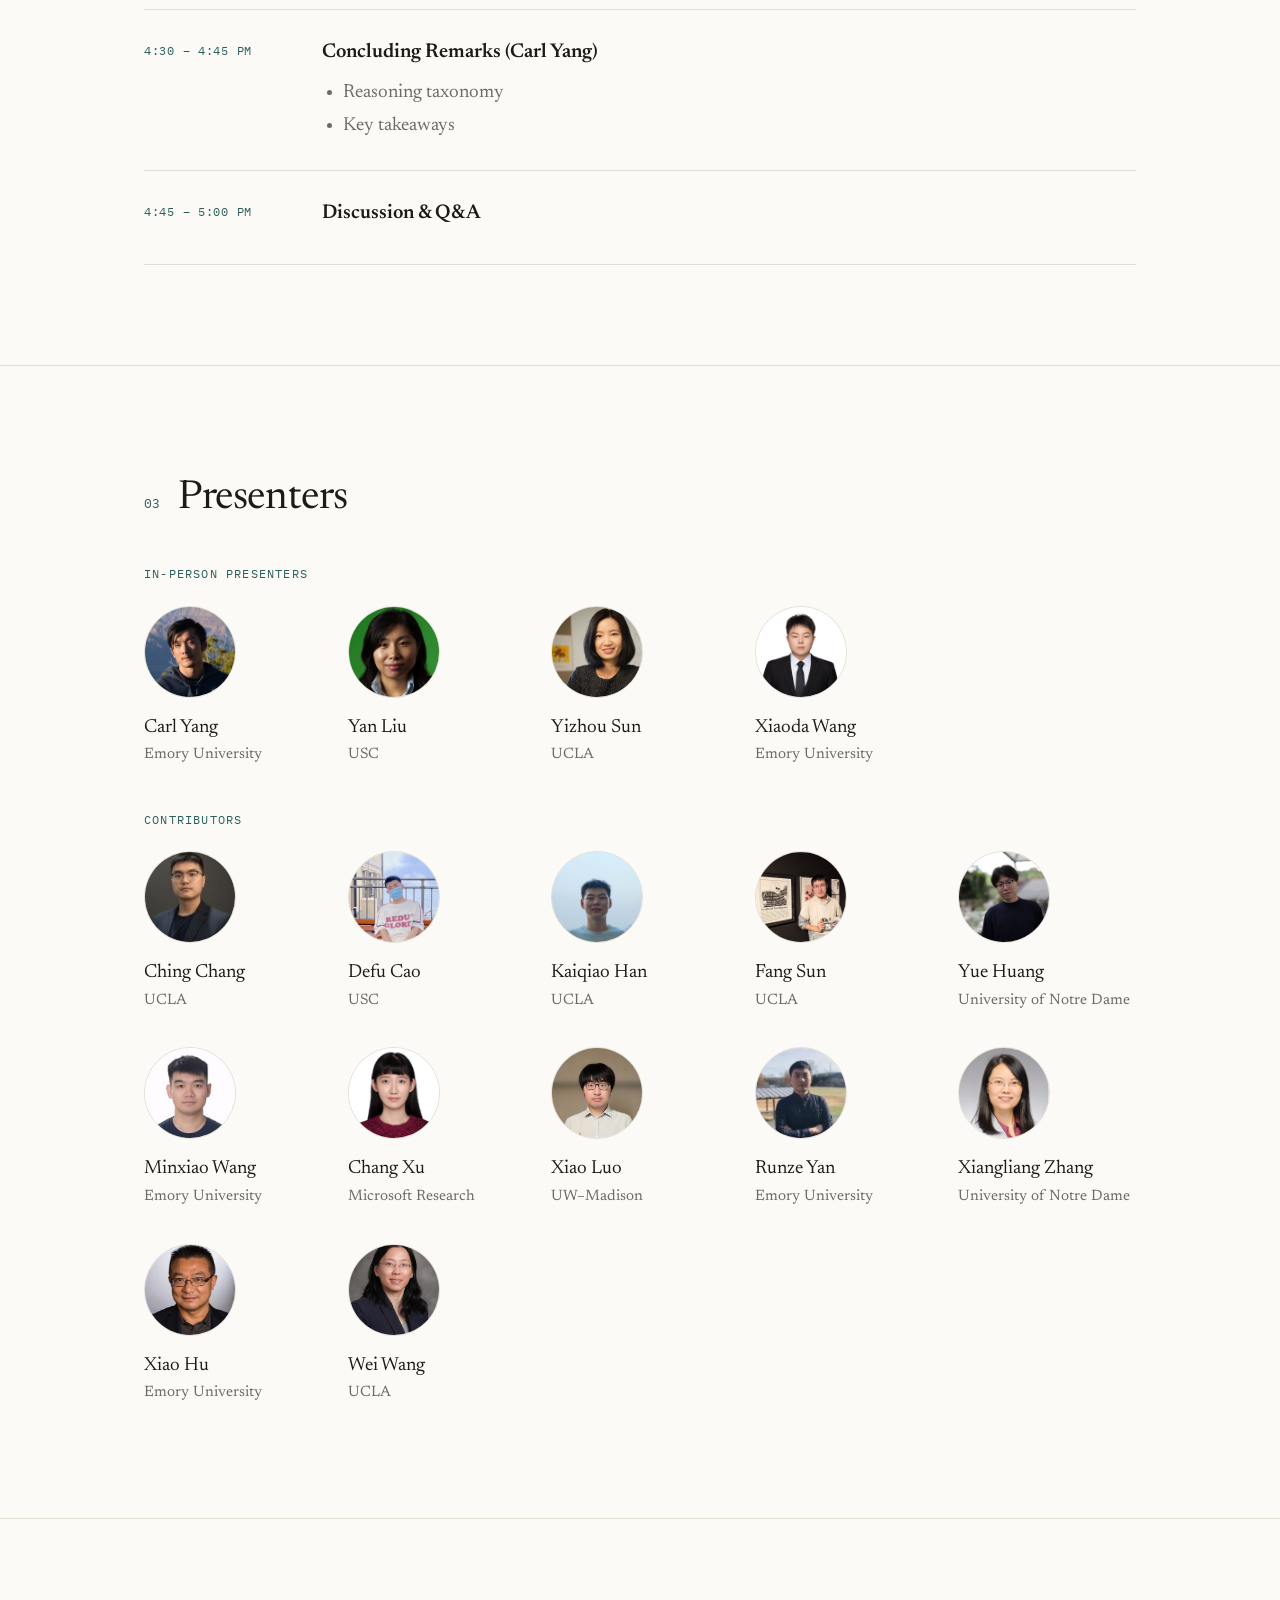
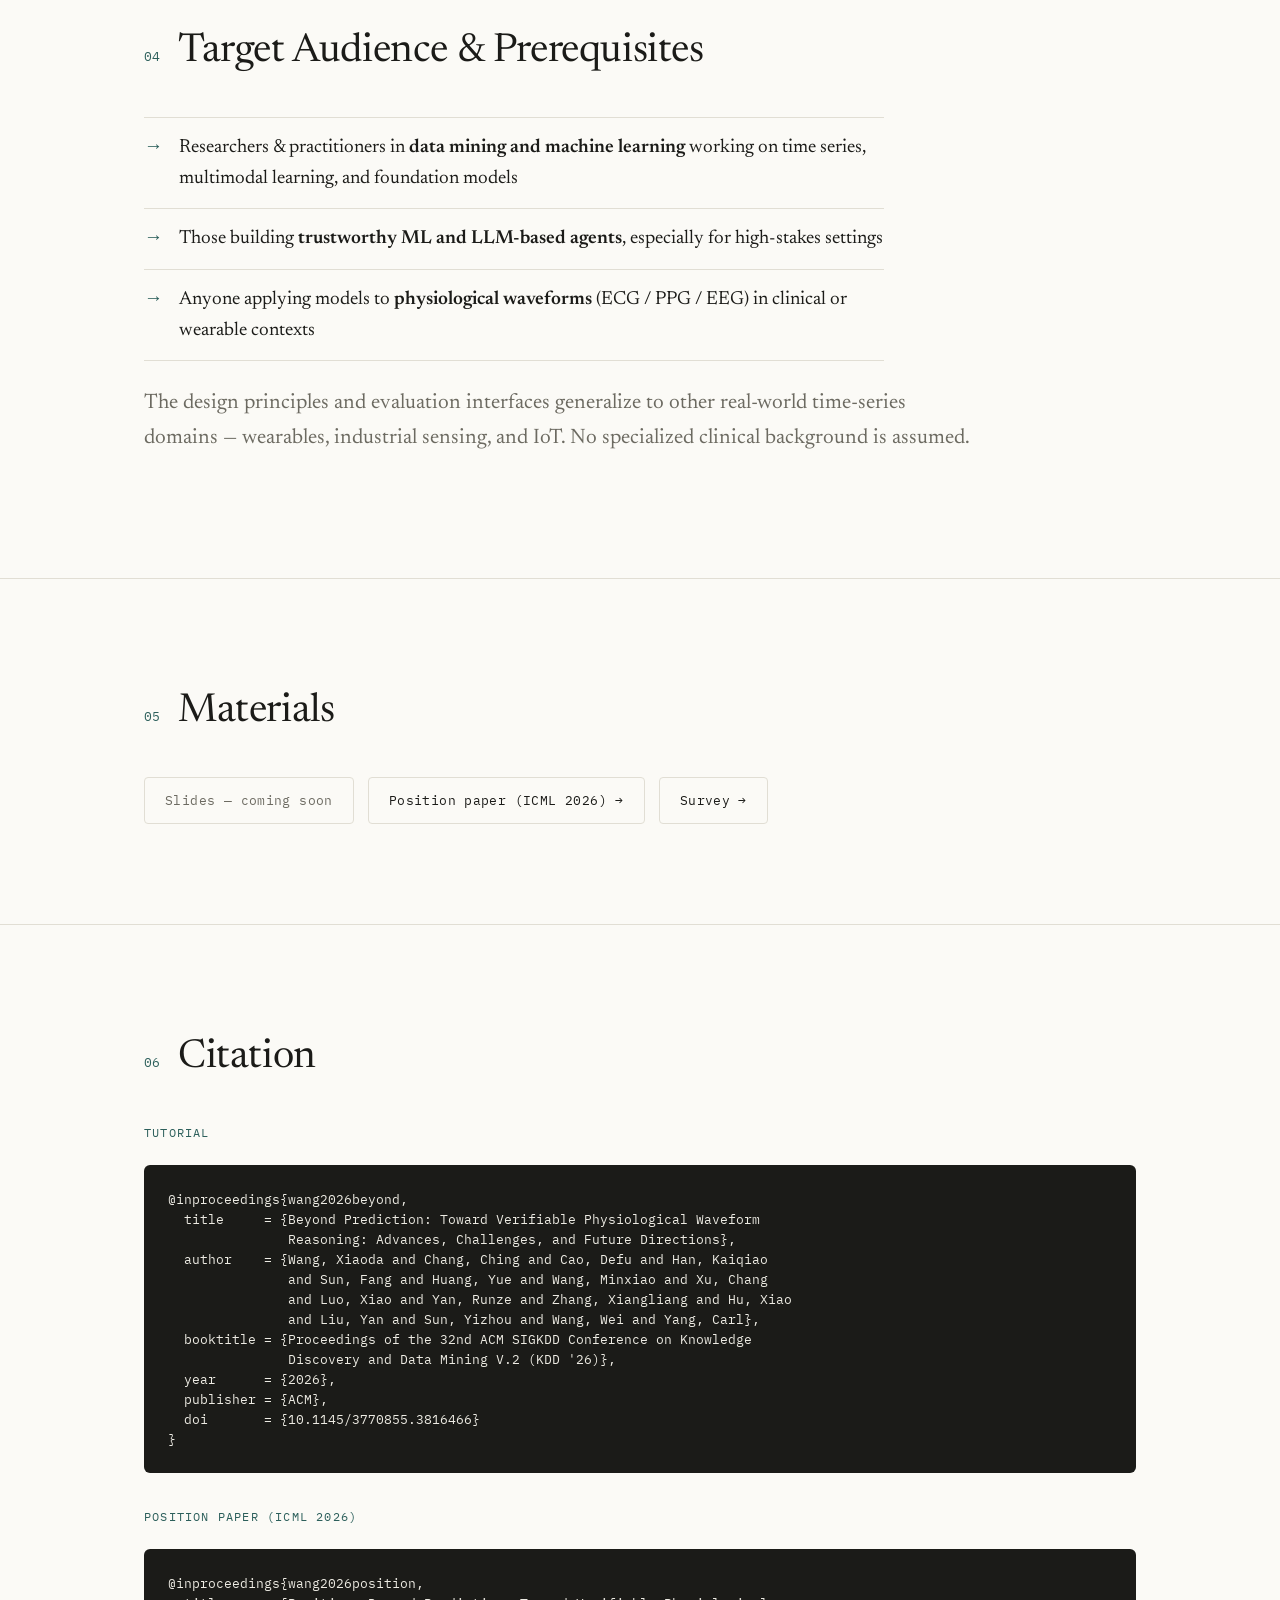
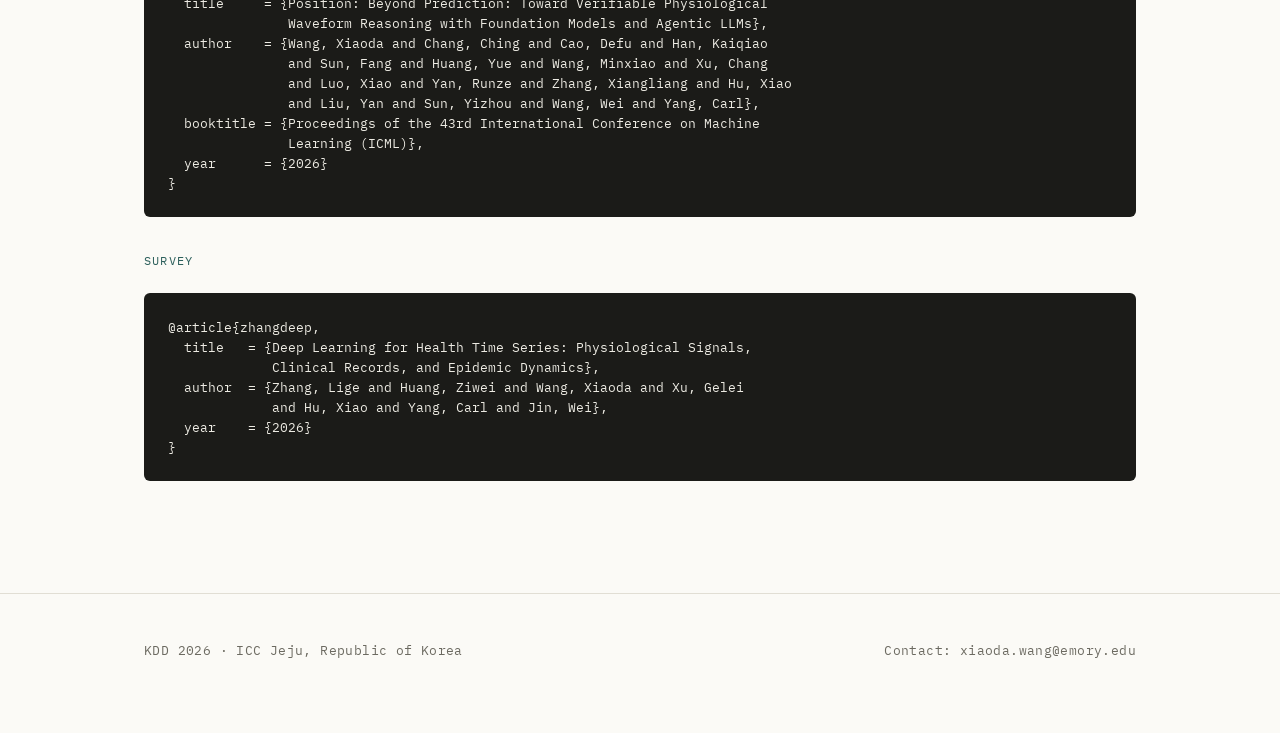
==== commit 0ef63ed3: "Finalize KDD tutorial program" ====
--- a/kdd2026_tutorial.html
+++ b/kdd2026_tutorial.html
@@ -180,8 +180,8 @@
   <div class="wrap">
     <div class="sec-head"><span class="num">01</span><h2>Abstract</h2></div>
     <div class="lede reveal">
-      <p>Physiological waveforms (e.g., ECG, PPG, EEG) are high-fidelity measurements of underlying biological dynamics. Meaningful clinical interpretation hinges on localized morphology, precise timing, cross-lead consistency, and signal-quality awareness. Over the past few years, the field has seen rapid progress — yet most systems remain prediction-centric: they output labels or fluent rationales without exposing the localized, measurable evidence that supports intermediate claims and final decisions.</p>
-      <p>This tutorial advocates <em>verifiable physiological waveform reasoning</em>, where conclusions are supported by explicit evidence objects. Following the theme of Advances, Challenges, and Future Directions, we (i) review recent advances in physiological foundation models and LLM-centric adaptations, (ii) analyze key limitations and waveform-specific reasoning challenges, and (iii) outline future directions toward verifiable, closed-loop systems with clearer reasoning objectives, structures, and evaluation. We highlight a dual-process blueprint and a <em>Verification Ledger</em> that enable evidence-grounded, replayable assessment beyond accuracy — including traceability, robustness, and calibrated abstention.</p>
+      <p>Physiological waveforms, such as ECG, PPG, and EEG, provide high-fidelity views of underlying biological dynamics. Reliable interpretation depends on localized morphology, temporal structure, cross-channel consistency, and signal-quality awareness. Yet most current AI systems remain prediction-centric: they produce labels or fluent explanations without exposing the measurable evidence that supports intermediate claims and final decisions.</p>
+      <p>This tutorial develops a broader path toward <em>verifiable physiological waveform reasoning</em>. We connect advances in temporal modeling and time-series foundation models with data-driven and physics-informed approaches to dynamical system modeling—including graph neural ordinary differential equations and generative AI—and with deep learning methods tailored to health time series, such as physiological foundation models and multimodal learning. Building on these perspectives, we examine current signal, data, and model limitations and outline future directions in waveform–language alignment, agentic Plan–Act–Verify reasoning, and verification-centered evaluation. The goal is to move waveform AI from fluent prediction toward conclusions that are explicit, traceable, and replayable.</p>
     </div>
   </div>
 </section>
@@ -191,36 +191,51 @@
     <div class="sec-head"><span class="num">02</span><h2>Tutorial Outline</h2></div>
     <div class="outline reveal">
       <div class="part">
-        <div class="lbl">1:00 – 1:30 PM</div>
+        <div class="lbl">1:00 – 1:15 PM</div>
         <div><h3>Introduction and Motivation (Carl Yang)</h3>
-          <ul><li>Physiological waveforms</li><li>Verifiable waveform reasoning</li><li>Reasoning taxonomy</li></ul></div>
-      </div>
-      <div class="part">
-        <div class="lbl">1:30 – 2:30 PM</div>
+          <ul><li>Physiological waveforms</li><li>Verifiable waveform reasoning</li></ul></div>
+      </div>
+      <div class="part">
+        <div class="lbl">1:15 – 2:15 PM</div>
         <div><h3>Recent Advances: <em>Time Series Foundation Models: From Forecasting to Reasoning</em> (Yan Liu)</h3>
           <ul><li>Temporal modeling paradigms</li><li>Time-series foundation models</li><li>TEMPO: temporal decomposition and alignment</li></ul></div>
       </div>
       <div class="part">
-        <div class="lbl">2:30 – 3:00 PM</div>
-        <div><h3>Recent Advances: <em>Deep Learning for Health Time Series</em> (Xiaoda Wang)</h3>
-          <ul><li>Task-specific supervised learning</li><li>Physiological foundation models</li><li>Multimodal learning</li></ul></div>
+        <div class="lbl">2:15 – 3:00 PM</div>
+        <div><h3>Recent Advances: <em>Data-Driven and Physics-Informed Machine Learning for Dynamical System Modeling</em> (Yizhou Sun)</h3>
+          <ul>
+            <li>Graph neural networks and their applications to dynamical systems
+              <ul><li>GraphODE: Graph Neural Ordinary Differential Equations for Dynamical System Modeling</li><li>Expressivity and generalizability of GraphODE</li></ul>
+            </li>
+            <li>Generative AI for dynamical systems</li>
+          </ul></div>
       </div>
       <div class="part brk">
         <div class="lbl">3:00 – 3:30 PM</div>
         <div><h3>Coffee Break</h3></div>
       </div>
       <div class="part">
-        <div class="lbl">3:30 – 3:50 PM</div>
+        <div class="lbl">3:30 – 4:00 PM</div>
+        <div><h3>Recent Advances: <em>Deep Learning for Health Time Series</em> (Xiaoda Wang)</h3>
+          <ul><li>Task-specific supervised learning</li><li>Physiological foundation models</li><li>Multimodal learning</li></ul></div>
+      </div>
+      <div class="part">
+        <div class="lbl">4:00 – 4:10 PM</div>
         <div><h3>Limitations and Challenges (Xiaoda Wang)</h3>
-          <ul><li>Signal and data challenges</li><li>Model family limitations</li><li>Evaluation blind spots</li></ul></div>
-      </div>
-      <div class="part">
-        <div class="lbl">3:50 – 4:30 PM</div>
+          <ul><li>Signal and data challenges</li><li>Limitations of current model families</li></ul></div>
+      </div>
+      <div class="part">
+        <div class="lbl">4:10 – 4:30 PM</div>
         <div><h3>Future Directions (Xiaoda Wang)</h3>
-          <ul><li>Waveform–language alignment</li><li>Agentic Plan–Act–Verify reasoning</li><li>Verification and evaluation</li></ul></div>
-      </div>
-      <div class="part">
-        <div class="lbl">4:30 – 5:00 PM</div>
+          <ul><li>Waveform–language alignment</li><li>Agentic Plan–Act–Verify reasoning</li></ul></div>
+      </div>
+      <div class="part">
+        <div class="lbl">4:30 – 4:45 PM</div>
+        <div><h3>Concluding Remarks (Carl Yang)</h3>
+          <ul><li>Reasoning taxonomy</li><li>Key takeaways</li></ul></div>
+      </div>
+      <div class="part">
+        <div class="lbl">4:45 – 5:00 PM</div>
         <div><h3>Discussion &amp; Q&amp;A</h3></div>
       </div>
     </div>
@@ -239,83 +254,83 @@
         <div class="aff">Emory University</div>
       </div>
       <div class="person">
+        <img src="assets/img/yanliu.jpg" alt="Yan Liu" loading="lazy" width="92" height="92" decoding="async" onerror="this.style.opacity=.4" />
+        <div class="name"><a href="https://sites.google.com/view/yanliu-ai/home">Yan Liu</a></div>
+        <div class="aff">USC</div>
+      </div>
+      <div class="person">
+        <img src="assets/img/yizhousun.jpg" alt="Yizhou Sun" loading="lazy" width="92" height="92" decoding="async" onerror="this.style.opacity=.4" />
+        <div class="name"><a href="https://www.cs.ucla.edu/~yzsun/">Yizhou Sun</a></div>
+        <div class="aff">UCLA</div>
+      </div>
+      <div class="person">
         <img src="assets/img/xiaodawang.jpg" alt="Xiaoda Wang" loading="lazy" width="92" height="92" decoding="async" onerror="this.style.opacity=.4" />
         <div class="name"><a href="https://ignite-abd.github.io/">Xiaoda Wang</a></div>
         <div class="aff">Emory University</div>
       </div>
-      <div class="person">
-        <img src="assets/img/yanliu.jpg" alt="Yan Liu" loading="lazy" width="92" height="92" decoding="async" onerror="this.style.opacity=.4" />
-        <div class="name"><a href="https://sites.google.com/view/yanliu-ai/home">Yan Liu</a></div>
-        <div class="aff">University of Southern California</div>
-      </div>
-      <div class="person">
-        <img src="assets/img/yizhousun.jpg" alt="Yizhou Sun" loading="lazy" width="92" height="92" decoding="async" onerror="this.style.opacity=.4" />
-        <div class="name"><a href="https://www.cs.ucla.edu/~yzsun/">Yizhou Sun</a></div>
-        <div class="aff">UCLA</div>
-      </div>
     </div>
 
     <div class="grp-label" style="margin-top:42px;">Contributors</div>
     <div class="people reveal">
+      <div class="person">
+        <img src="assets/img/chingchang.jpg" alt="Ching Chang" loading="lazy" width="92" height="92" decoding="async" onerror="this.style.opacity=.4" />
+        <div class="name"><a href="https://blacksnail789521.github.io/">Ching Chang</a></div>
+        <div class="aff">UCLA</div>
+      </div>
+      <div class="person">
+        <img src="assets/img/defucao.jpg" alt="Defu Cao" loading="lazy" width="92" height="92" decoding="async" onerror="this.style.opacity=.4" />
+        <div class="name"><a href="https://idevede.github.io/">Defu Cao</a></div>
+        <div class="aff">USC</div>
+      </div>
+      <div class="person">
+        <img src="assets/img/kaiqiaohan.jpg" alt="Kaiqiao Han" loading="lazy" width="92" height="92" decoding="async" onerror="this.style.opacity=.4" />
+        <div class="name"><a href="https://kaiqiaohan-ai.github.io/">Kaiqiao Han</a></div>
+        <div class="aff">UCLA</div>
+      </div>
+      <div class="person">
+        <img src="assets/img/fangsun.jpg" alt="Fang Sun" loading="lazy" width="92" height="92" decoding="async" onerror="this.style.opacity=.4" />
+        <div class="name"><a href="https://web.cs.ucla.edu/~fts/">Fang Sun</a></div>
+        <div class="aff">UCLA</div>
+      </div>
+      <div class="person">
+        <img src="assets/img/yuehuang.jpg" alt="Yue Huang" loading="lazy" width="92" height="92" decoding="async" onerror="this.style.opacity=.4" />
+        <div class="name"><a href="https://howiehwong.github.io/">Yue Huang</a></div>
+        <div class="aff">University of Notre Dame</div>
+      </div>
+      <div class="person">
+        <img src="assets/img/minxiaowang.jpg" alt="Minxiao Wang" loading="lazy" width="92" height="92" decoding="async" onerror="this.style.opacity=.4" />
+        <div class="name"><a href="https://scholar.google.com/citations?user=gwcE7voAAAAJ">Minxiao Wang</a></div>
+        <div class="aff">Emory University</div>
+      </div>
+      <div class="person">
+        <img src="assets/img/chang.jpg" alt="Chang Xu" loading="lazy" width="92" height="92" decoding="async" onerror="this.style.opacity=.4" />
+        <div class="name"><a href="https://chang-xu.github.io/">Chang Xu</a></div>
+        <div class="aff">Microsoft Research</div>
+      </div>
+      <div class="person">
+        <img src="assets/img/xiaoluo.jpg" alt="Xiao Luo" loading="lazy" width="92" height="92" decoding="async" onerror="this.style.opacity=.4" />
+        <div class="name"><a href="https://luoxiao12.github.io/">Xiao Luo</a></div>
+        <div class="aff">UW–Madison</div>
+      </div>
+      <div class="person">
+        <img src="assets/img/runzeyan.jpg" alt="Runze Yan" loading="lazy" width="92" height="92" decoding="async" onerror="this.style.opacity=.4" />
+        <div class="name"><a href="https://scholar.google.com/citations?user=GnubTzsAAAAJ">Runze Yan</a></div>
+        <div class="aff">Emory University</div>
+      </div>
+      <div class="person">
+        <img src="assets/img/xiangliangzhang.jpg" alt="Xiangliang Zhang" loading="lazy" width="92" height="92" decoding="async" onerror="this.style.opacity=.4" />
+        <div class="name"><a href="https://sites.nd.edu/xiangliang-zhang/">Xiangliang Zhang</a></div>
+        <div class="aff">University of Notre Dame</div>
+      </div>
+      <div class="person">
+        <img src="assets/img/xiaohu.jpg" alt="Xiao Hu" loading="lazy" width="92" height="92" decoding="async" onerror="this.style.opacity=.4" />
+        <div class="name"><a href="https://www.nursing.emory.edu/faculty-staff/xiao-hu">Xiao Hu</a></div>
+        <div class="aff">Emory University</div>
+      </div>
       <div class="person">
         <img src="assets/img/weiwang.jpg" alt="Wei Wang" loading="lazy" width="92" height="92" decoding="async" onerror="this.style.opacity=.4" />
         <div class="name"><a href="https://web.cs.ucla.edu/~weiwang/">Wei Wang</a></div>
         <div class="aff">UCLA</div>
-      </div>
-      <div class="person">
-        <img src="assets/img/chingchang.jpg" alt="Ching Chang" loading="lazy" width="92" height="92" decoding="async" onerror="this.style.opacity=.4" />
-        <div class="name"><a href="https://blacksnail789521.github.io/">Ching Chang</a></div>
-        <div class="aff">UCLA / NYCU</div>
-      </div>
-      <div class="person">
-        <img src="assets/img/defucao.jpg" alt="Defu Cao" loading="lazy" width="92" height="92" decoding="async" onerror="this.style.opacity=.4" />
-        <div class="name"><a href="https://idevede.github.io/">Defu Cao</a></div>
-        <div class="aff">USC</div>
-      </div>
-      <div class="person">
-        <img src="assets/img/kaiqiaohan.jpg" alt="Kaiqiao Han" loading="lazy" width="92" height="92" decoding="async" onerror="this.style.opacity=.4" />
-        <div class="name"><a href="https://kaiqiaohan-ai.github.io/">Kaiqiao Han</a></div>
-        <div class="aff">UCLA</div>
-      </div>
-      <div class="person">
-        <img src="assets/img/fangsun.jpg" alt="Fang Sun" loading="lazy" width="92" height="92" decoding="async" onerror="this.style.opacity=.4" />
-        <div class="name"><a href="https://web.cs.ucla.edu/~fts/">Fang Sun</a></div>
-        <div class="aff">UCLA</div>
-      </div>
-      <div class="person">
-        <img src="assets/img/yuehuang.jpg" alt="Yue Huang" loading="lazy" width="92" height="92" decoding="async" onerror="this.style.opacity=.4" />
-        <div class="name"><a href="https://howiehwong.github.io/">Yue Huang</a></div>
-        <div class="aff">University of Notre Dame</div>
-      </div>
-      <div class="person">
-        <img src="assets/img/minxiaowang.jpg" alt="Minxiao Wang" loading="lazy" width="92" height="92" decoding="async" onerror="this.style.opacity=.4" />
-        <div class="name"><a href="https://scholar.google.com/citations?user=gwcE7voAAAAJ">Minxiao Wang</a></div>
-        <div class="aff">Emory University</div>
-      </div>
-      <div class="person">
-        <img src="assets/img/chang.jpg" alt="Chang Xu" loading="lazy" width="92" height="92" decoding="async" onerror="this.style.opacity=.4" />
-        <div class="name"><a href="https://chang-xu.github.io/">Chang Xu</a></div>
-        <div class="aff">Microsoft Research</div>
-      </div>
-      <div class="person">
-        <img src="assets/img/xiaoluo.jpg" alt="Xiao Luo" loading="lazy" width="92" height="92" decoding="async" onerror="this.style.opacity=.4" />
-        <div class="name"><a href="https://luoxiao12.github.io/">Xiao Luo</a></div>
-        <div class="aff">UW–Madison</div>
-      </div>
-      <div class="person">
-        <img src="assets/img/runzeyan.jpg" alt="Runze Yan" loading="lazy" width="92" height="92" decoding="async" onerror="this.style.opacity=.4" />
-        <div class="name"><a href="https://scholar.google.com/citations?user=GnubTzsAAAAJ">Runze Yan</a></div>
-        <div class="aff">Emory University</div>
-      </div>
-      <div class="person">
-        <img src="assets/img/xiangliangzhang.jpg" alt="Xiangliang Zhang" loading="lazy" width="92" height="92" decoding="async" onerror="this.style.opacity=.4" />
-        <div class="name"><a href="https://sites.nd.edu/xiangliang-zhang/">Xiangliang Zhang</a></div>
-        <div class="aff">University of Notre Dame</div>
-      </div>
-      <div class="person">
-        <img src="assets/img/xiaohu.jpg" alt="Xiao Hu" loading="lazy" width="92" height="92" decoding="async" onerror="this.style.opacity=.4" />
-        <div class="name"><a href="https://www.nursing.emory.edu/faculty-staff/xiao-hu">Xiao Hu</a></div>
-        <div class="aff">Emory University</div>
       </div>
     </div>
   </div>
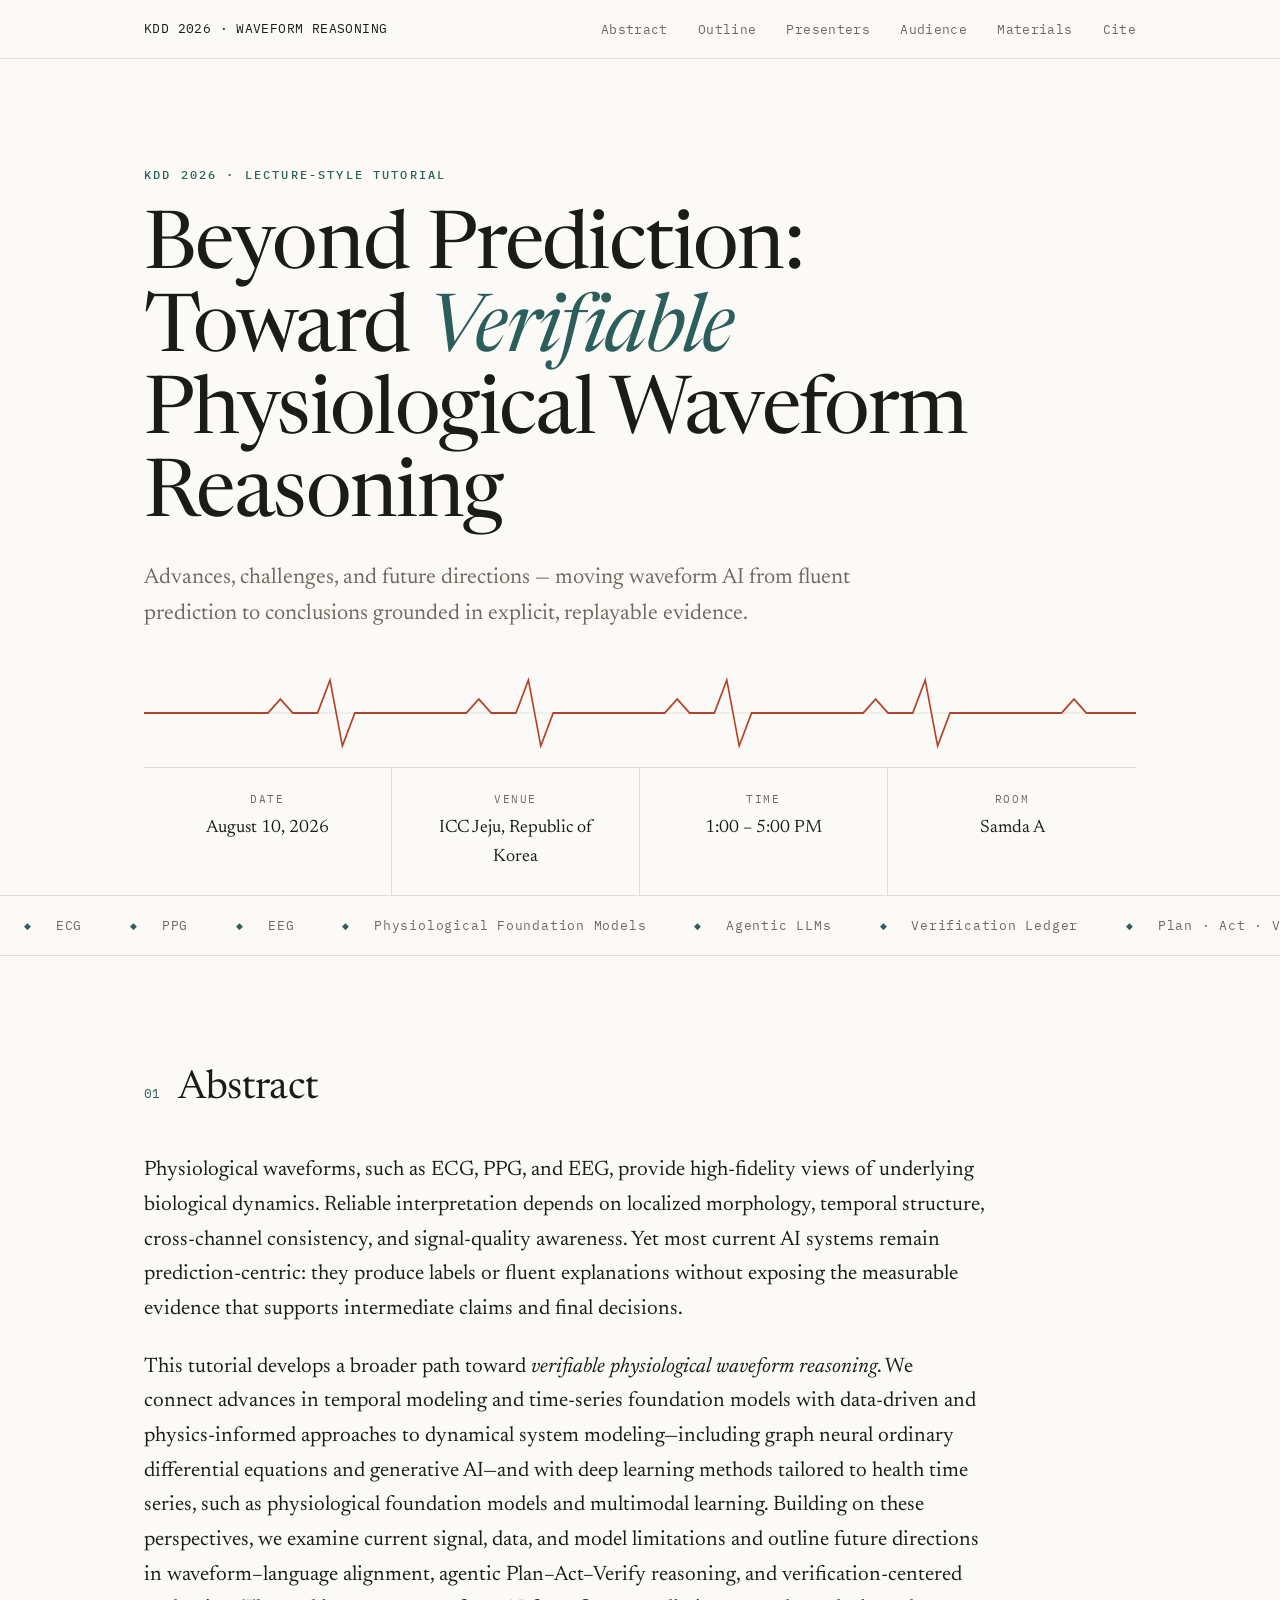
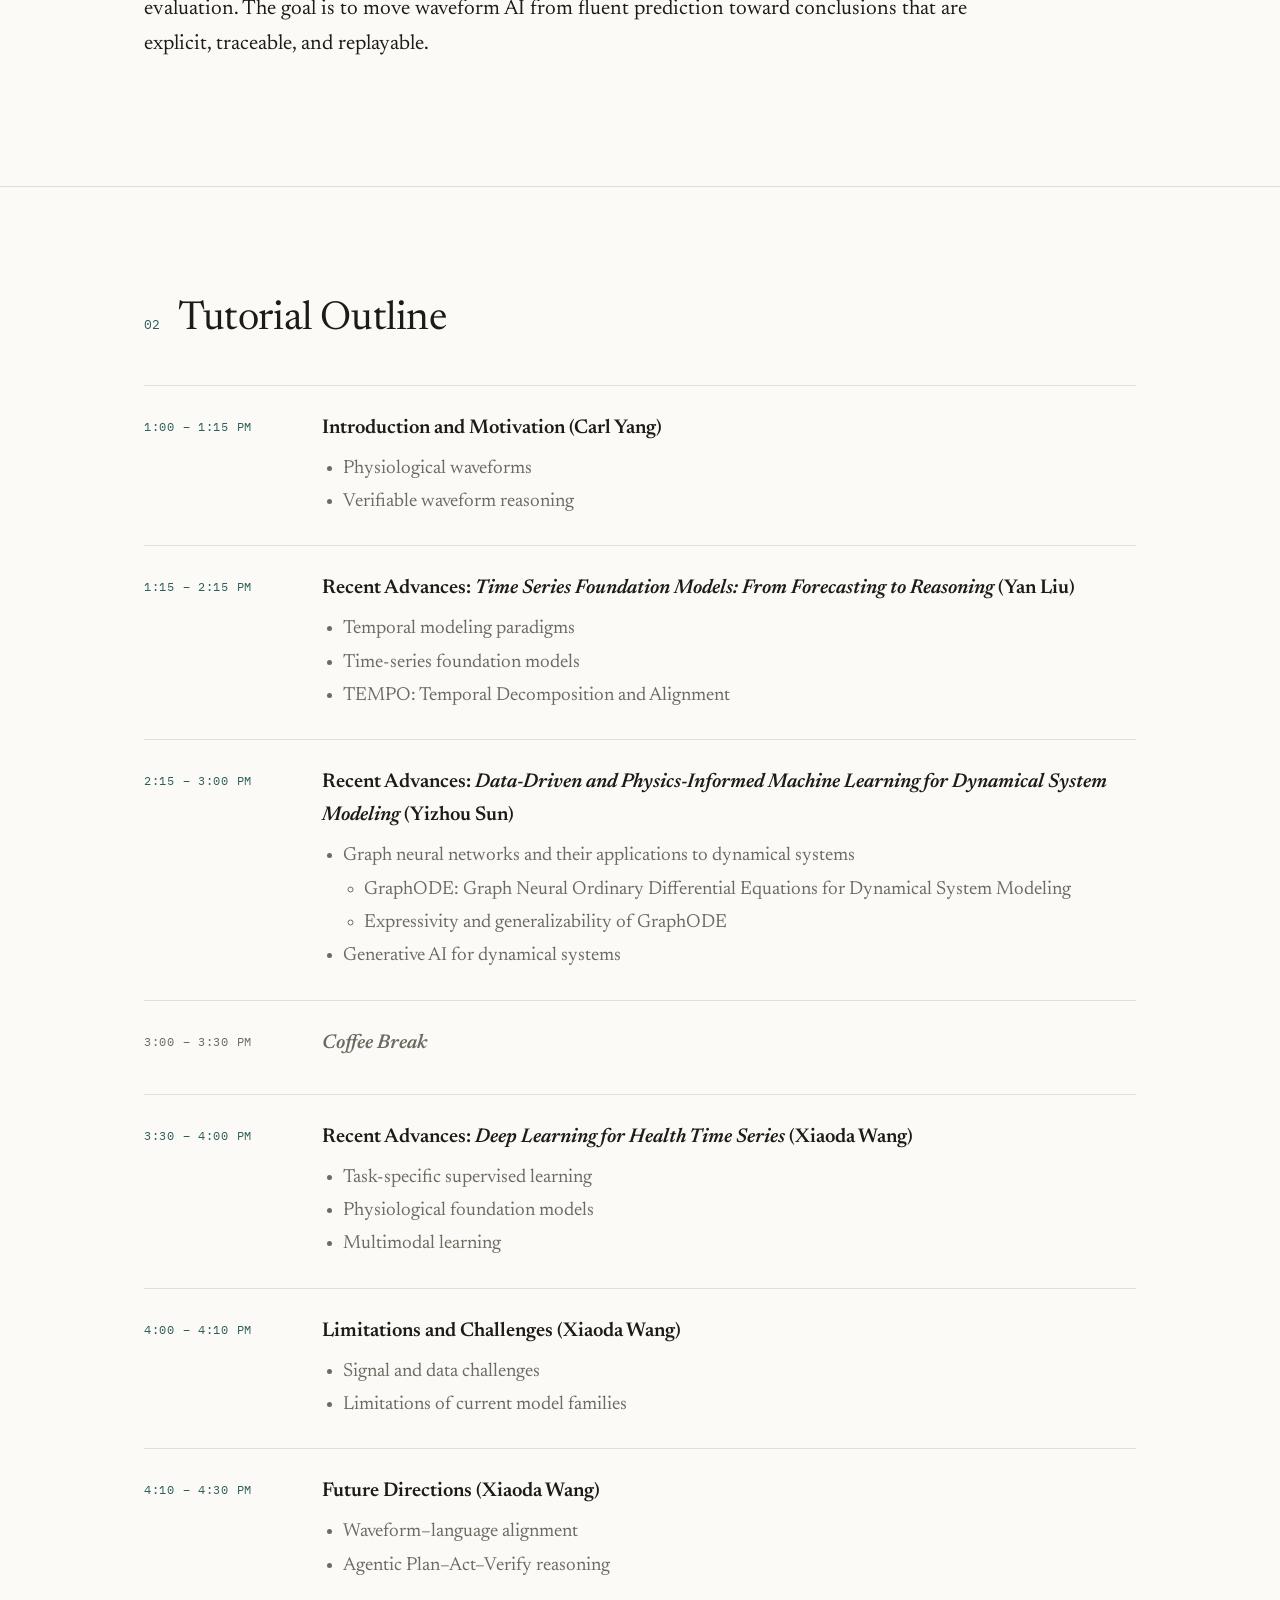
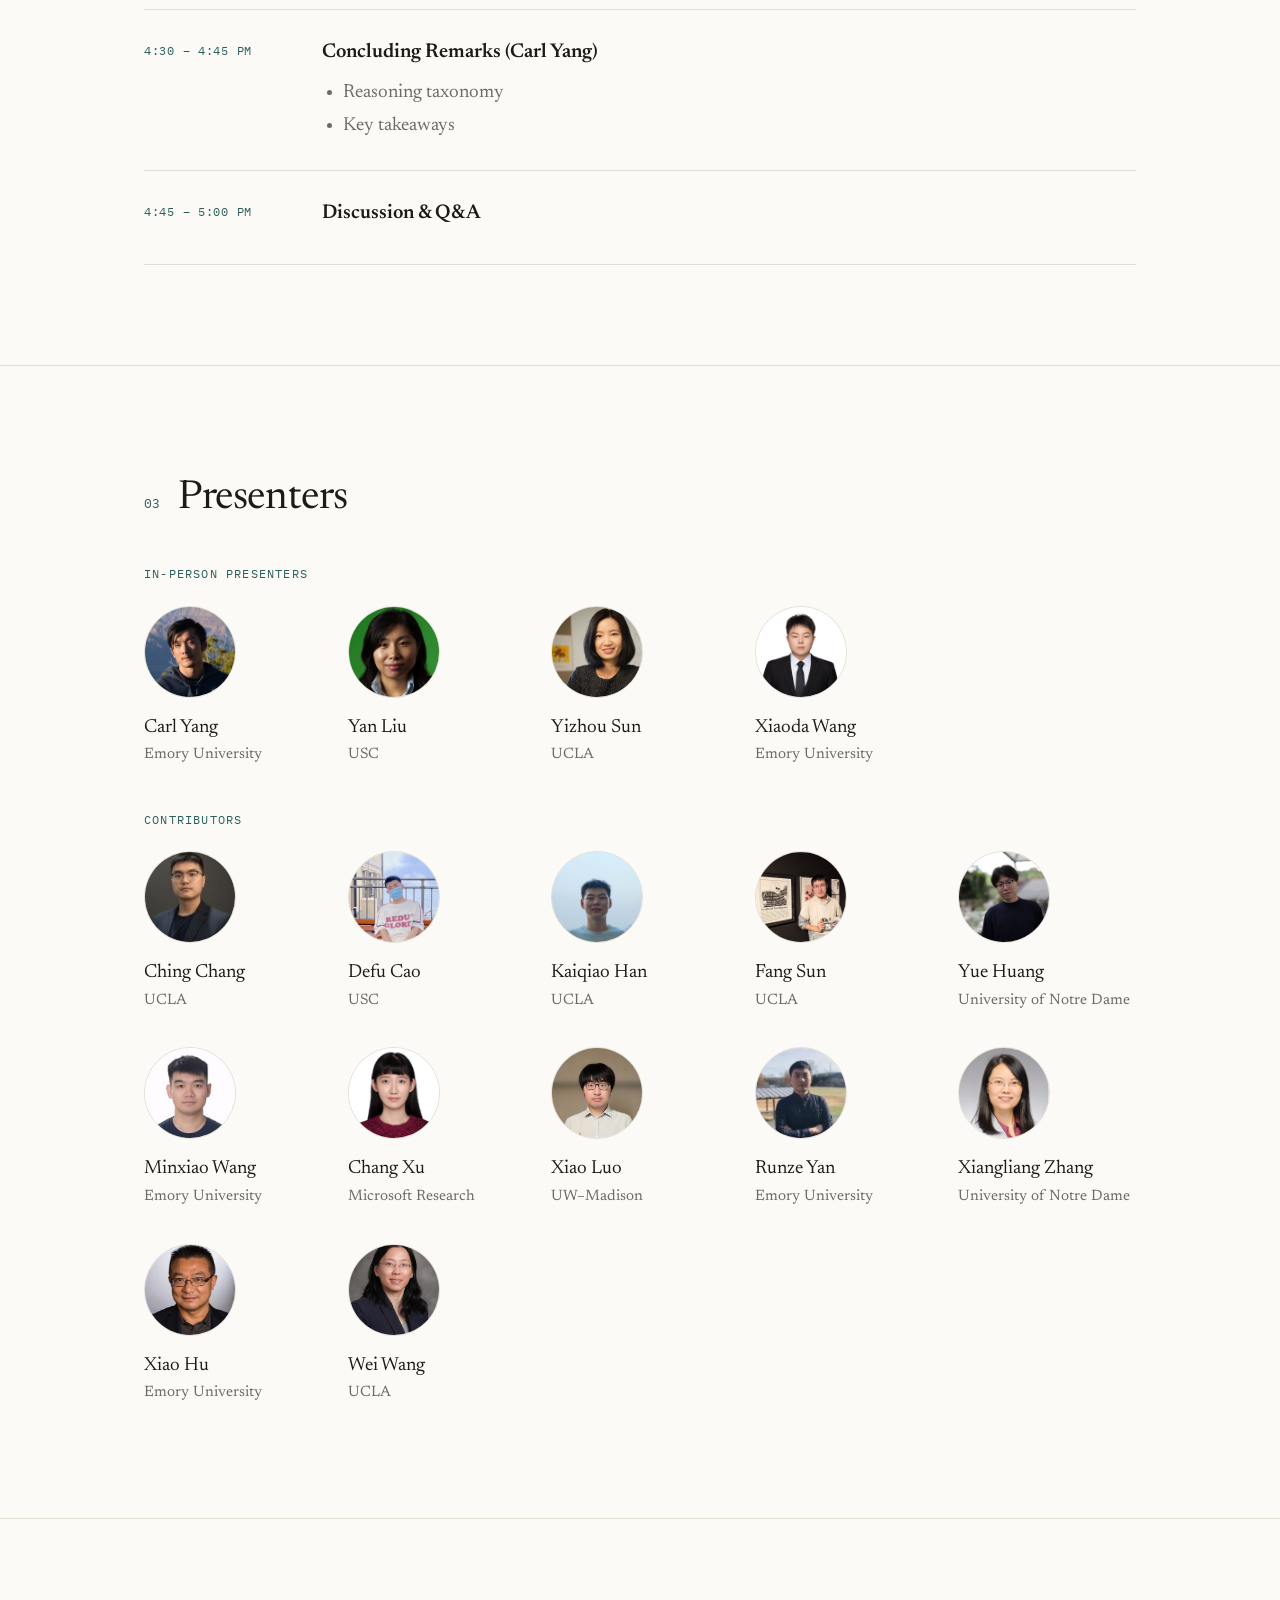
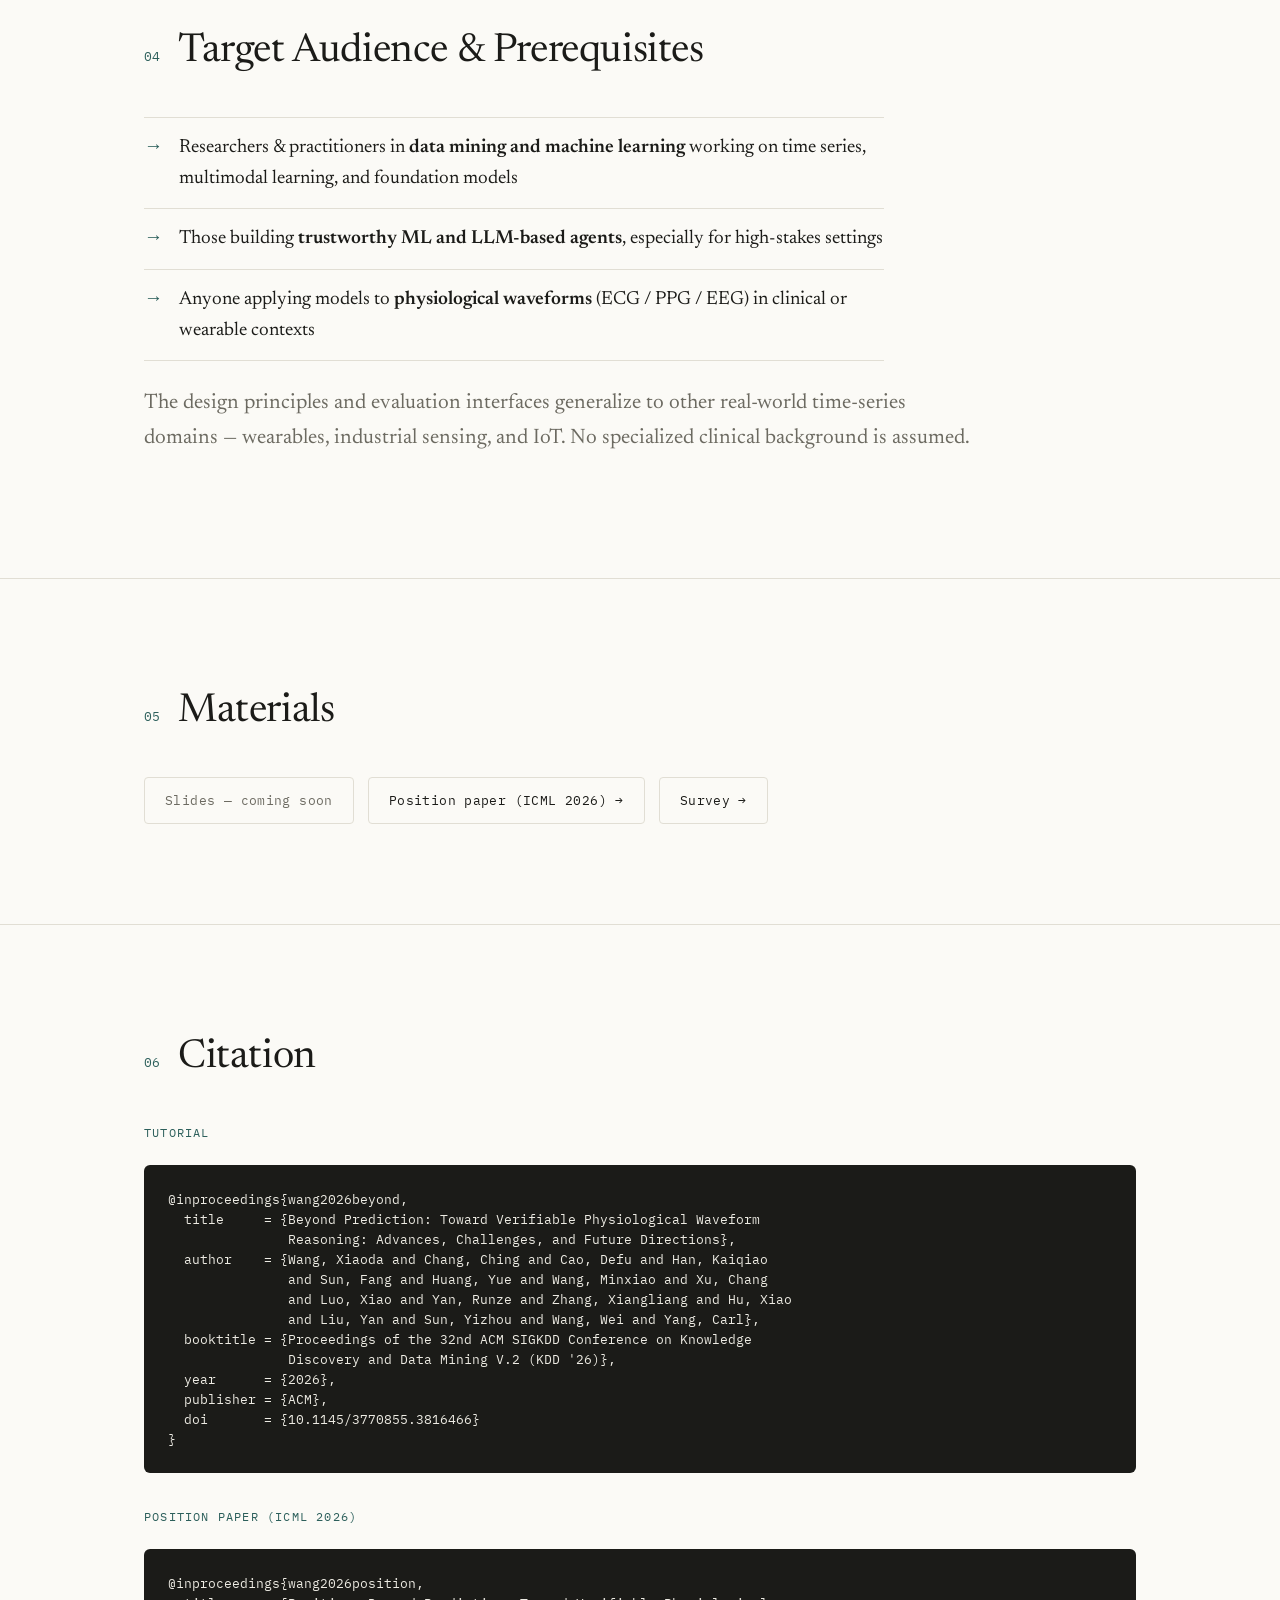
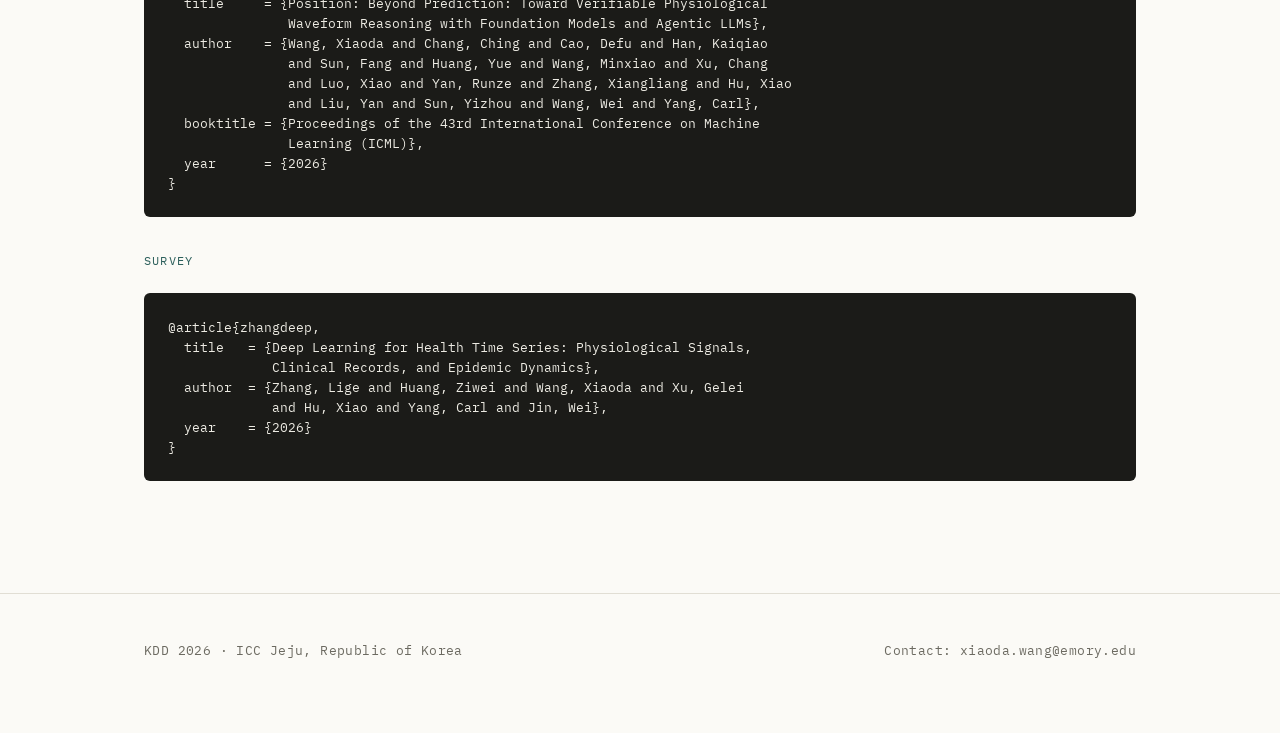
==== commit 29db5a5a: "Match TEMPO session title capitalization" ====
--- a/kdd2026_tutorial.html
+++ b/kdd2026_tutorial.html
@@ -198,7 +198,7 @@
       <div class="part">
         <div class="lbl">1:15 – 2:15 PM</div>
         <div><h3>Recent Advances: <em>Time Series Foundation Models: From Forecasting to Reasoning</em> (Yan Liu)</h3>
-          <ul><li>Temporal modeling paradigms</li><li>Time-series foundation models</li><li>TEMPO: temporal decomposition and alignment</li></ul></div>
+          <ul><li>Temporal modeling paradigms</li><li>Time-series foundation models</li><li>TEMPO: Temporal Decomposition and Alignment</li></ul></div>
       </div>
       <div class="part">
         <div class="lbl">2:15 – 3:00 PM</div>
